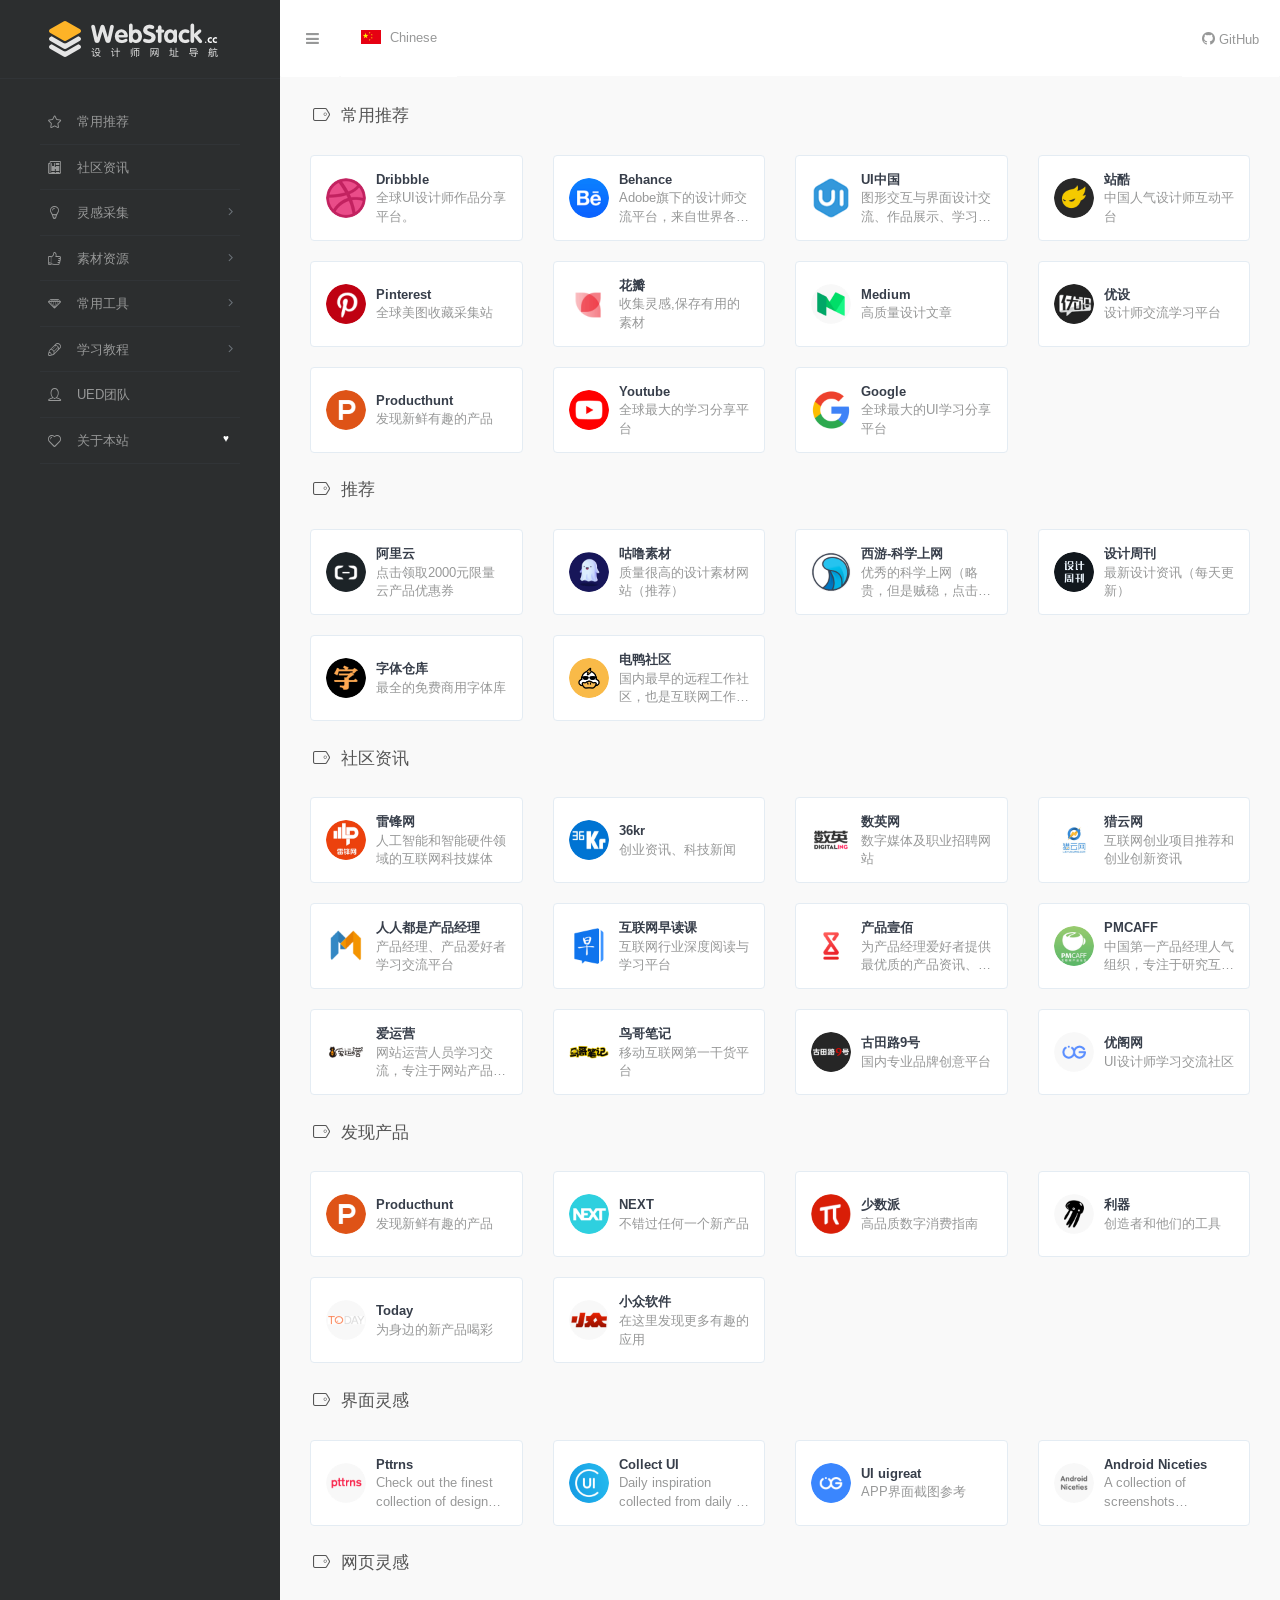
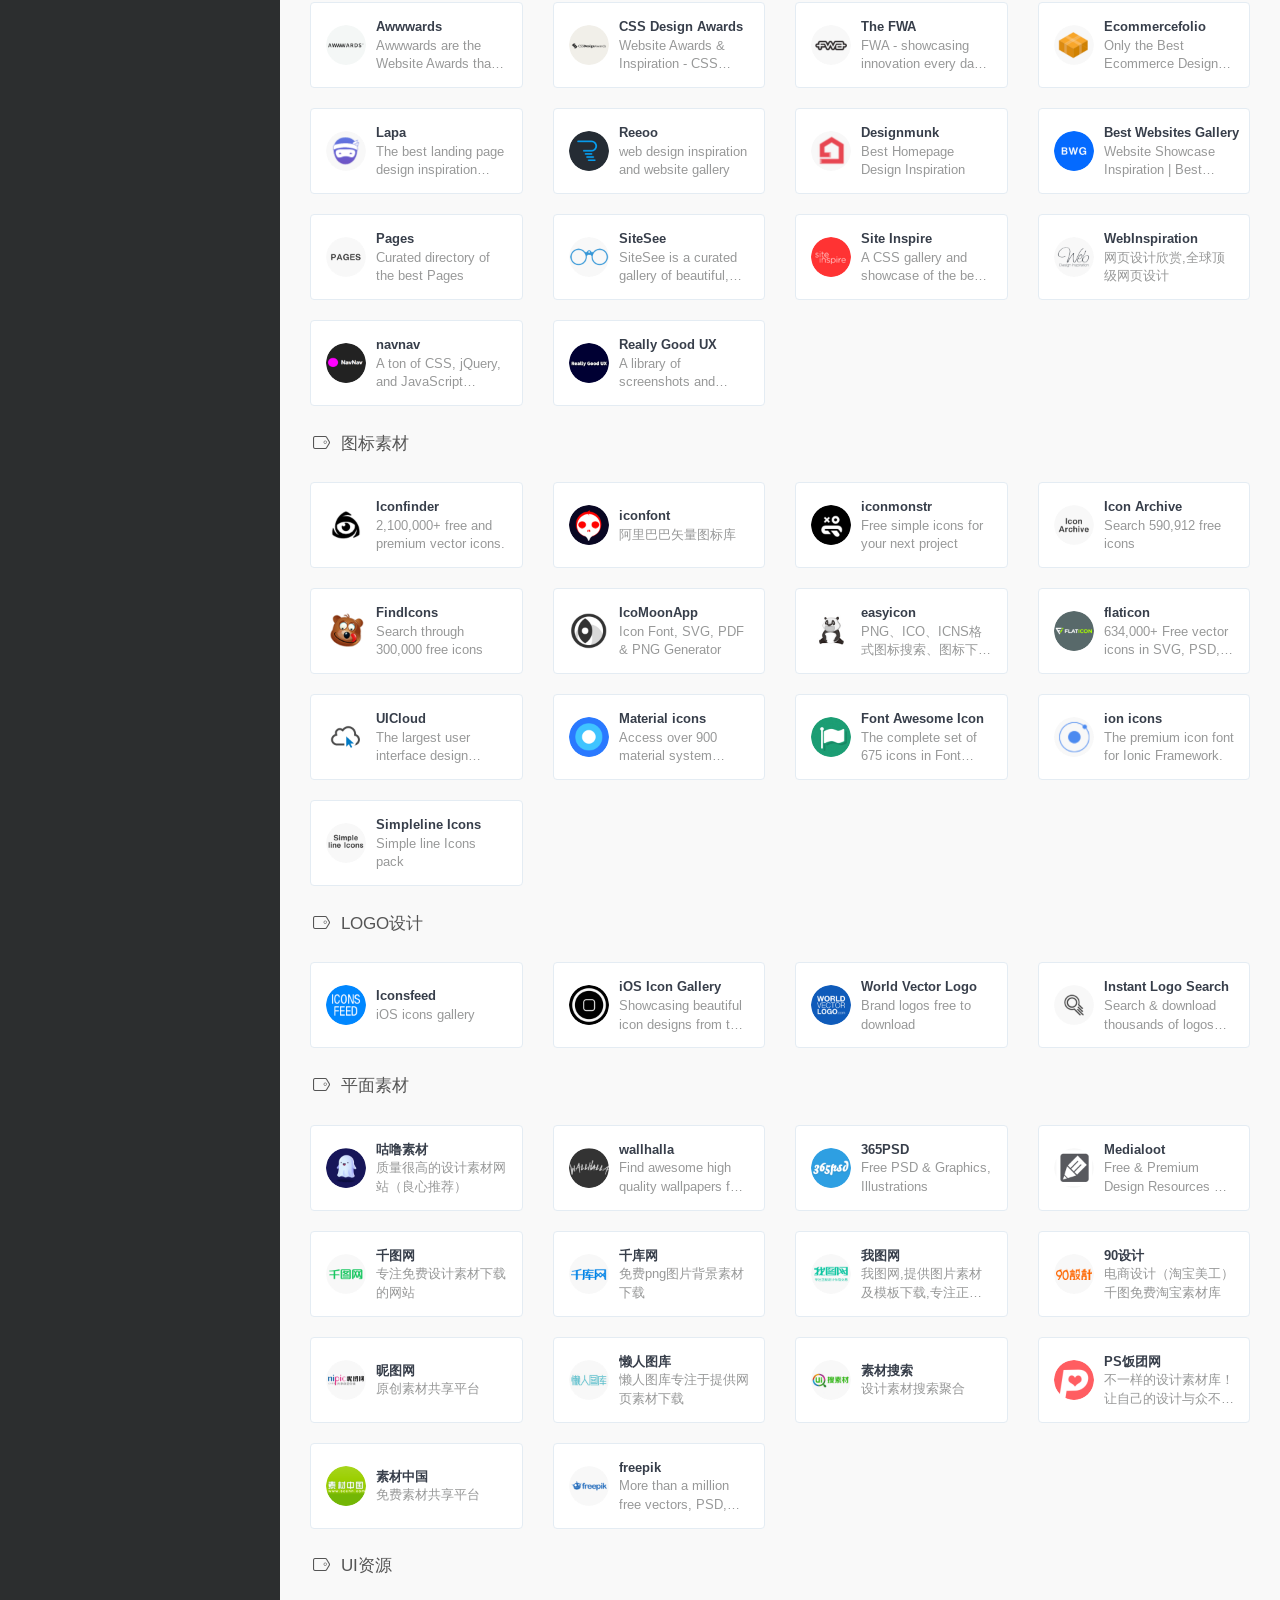
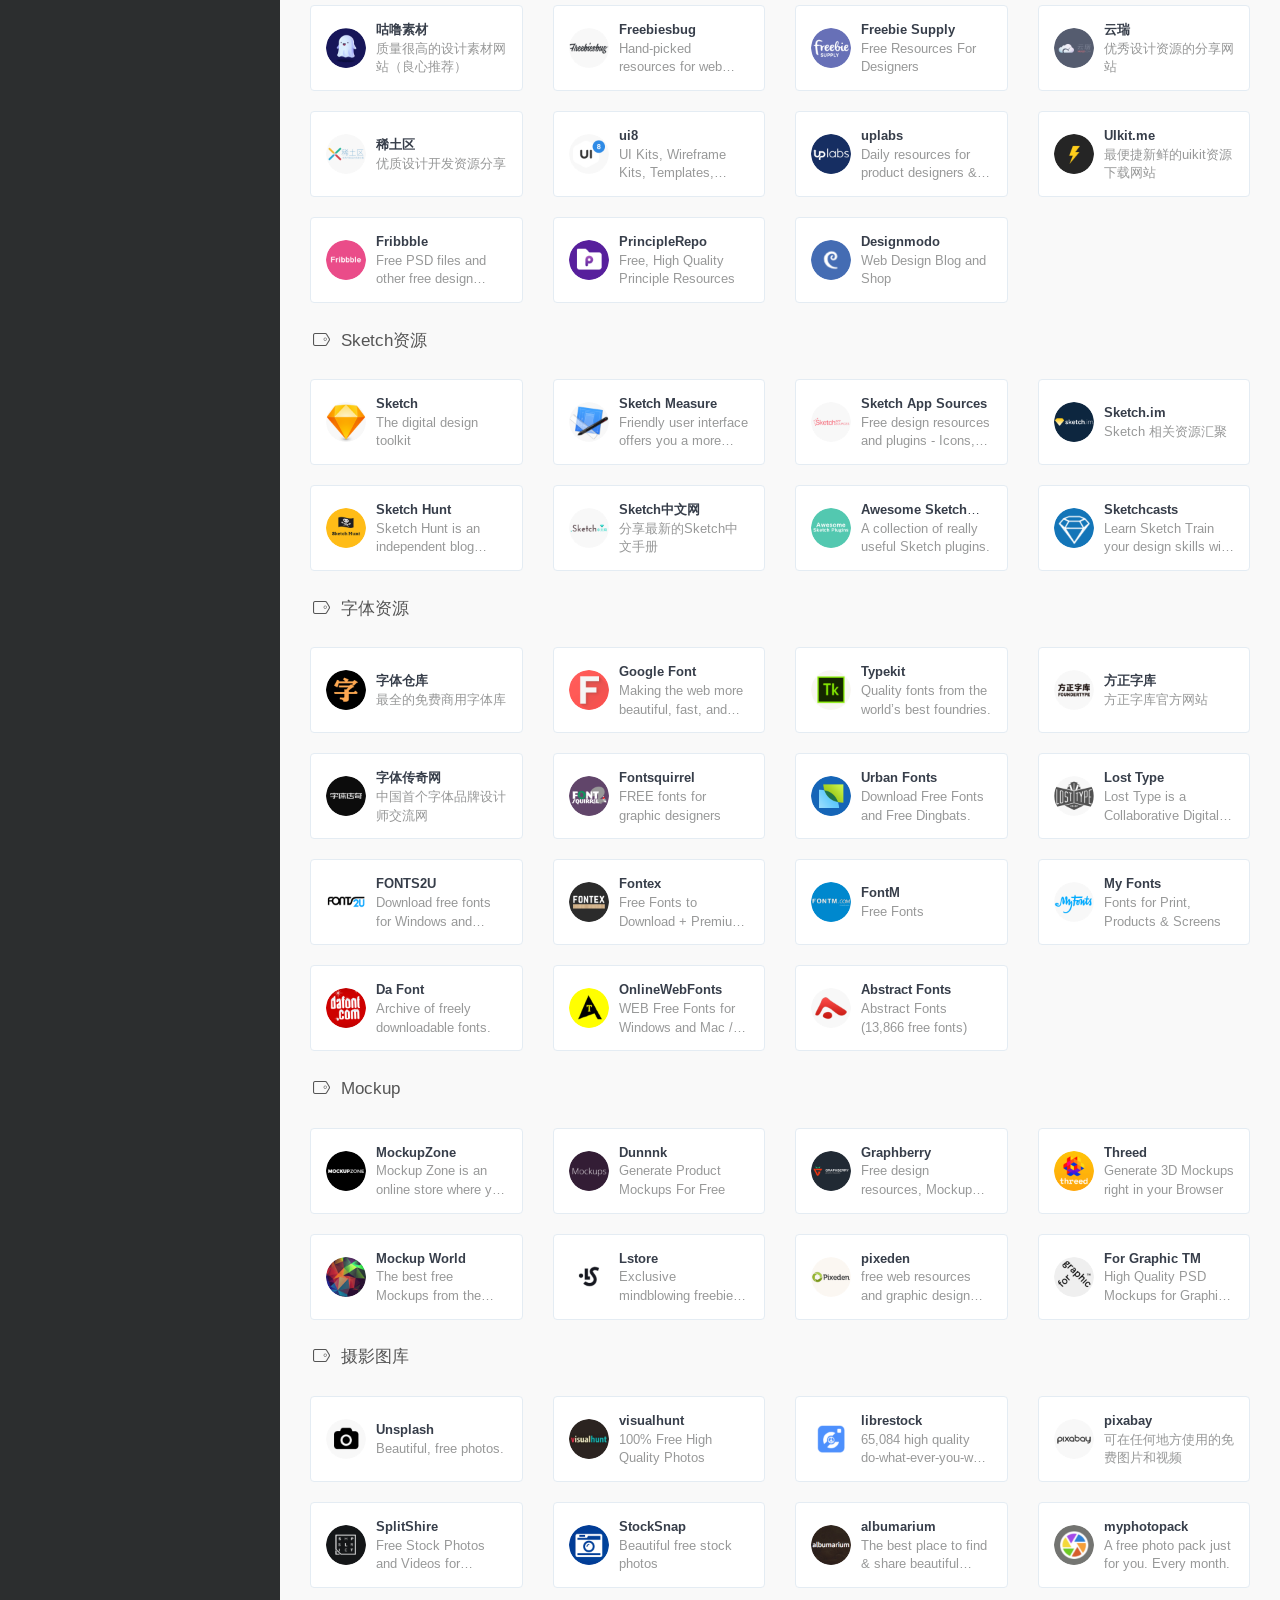
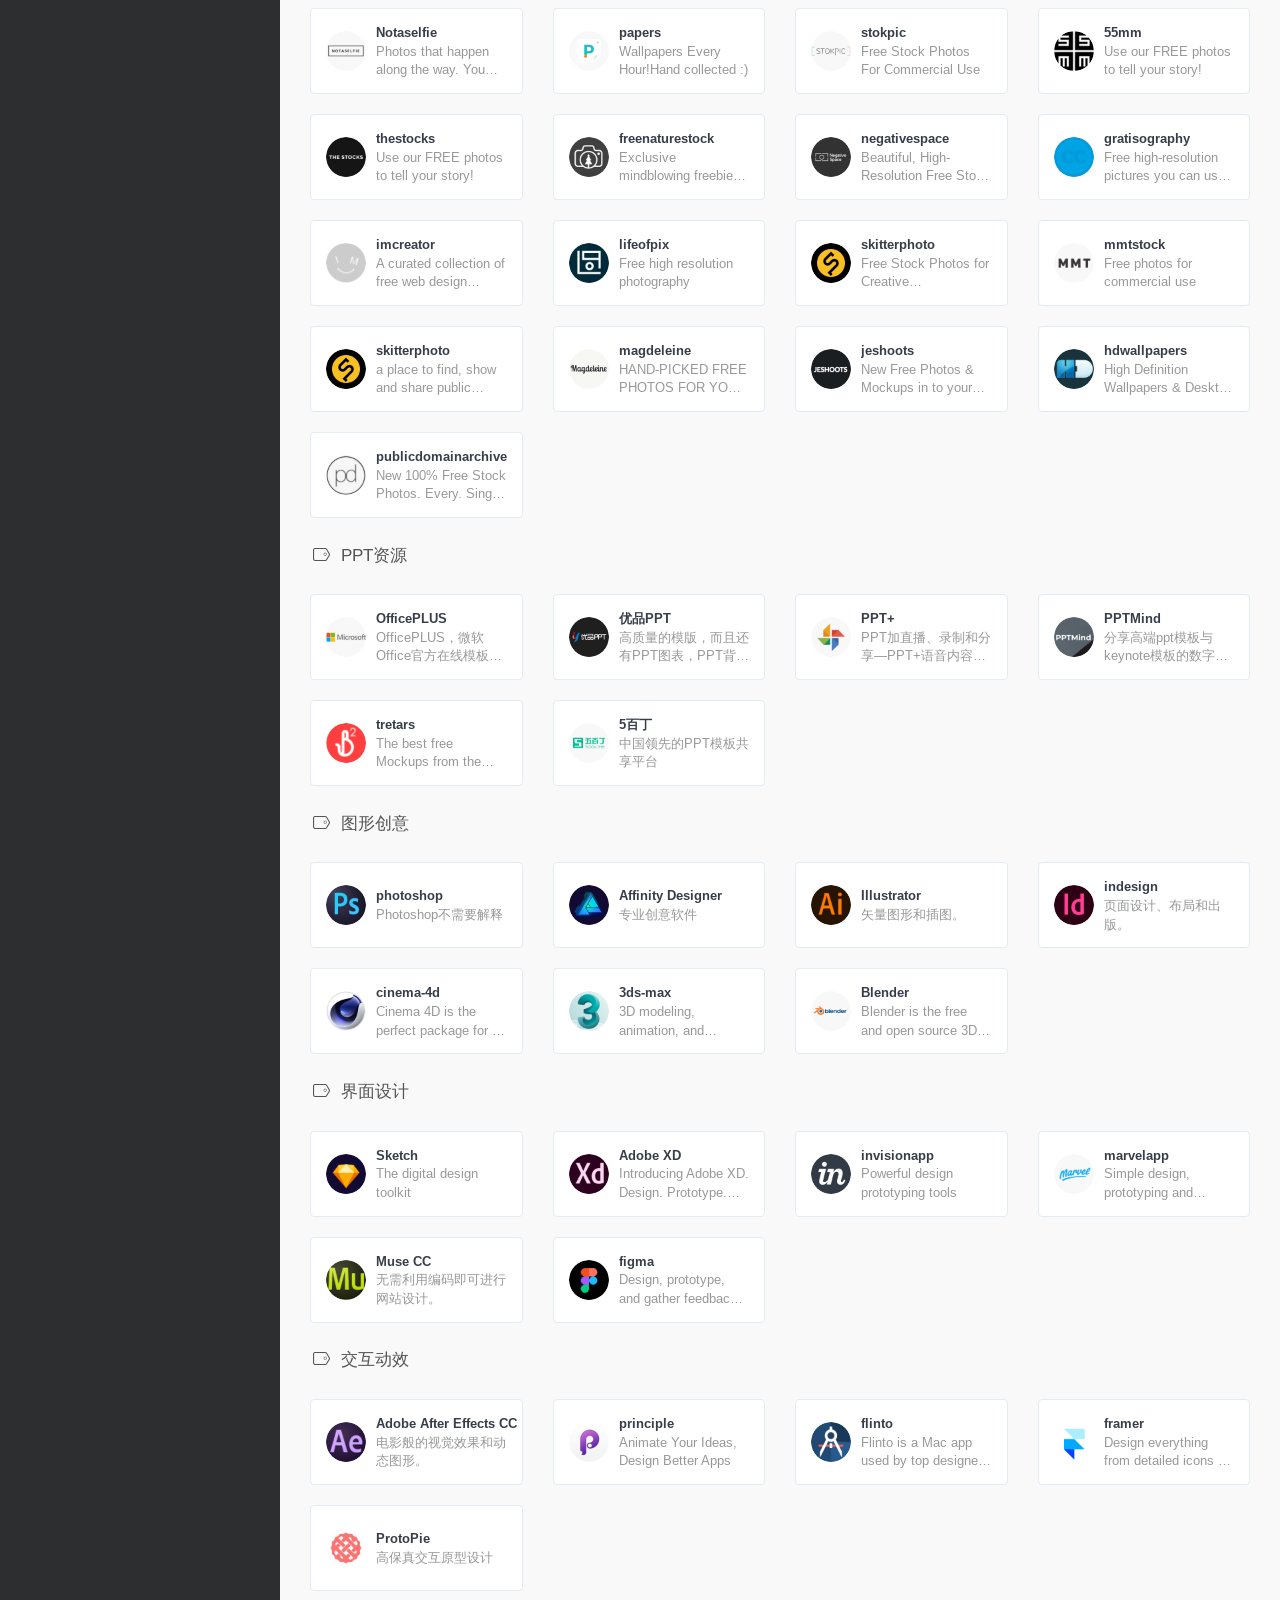
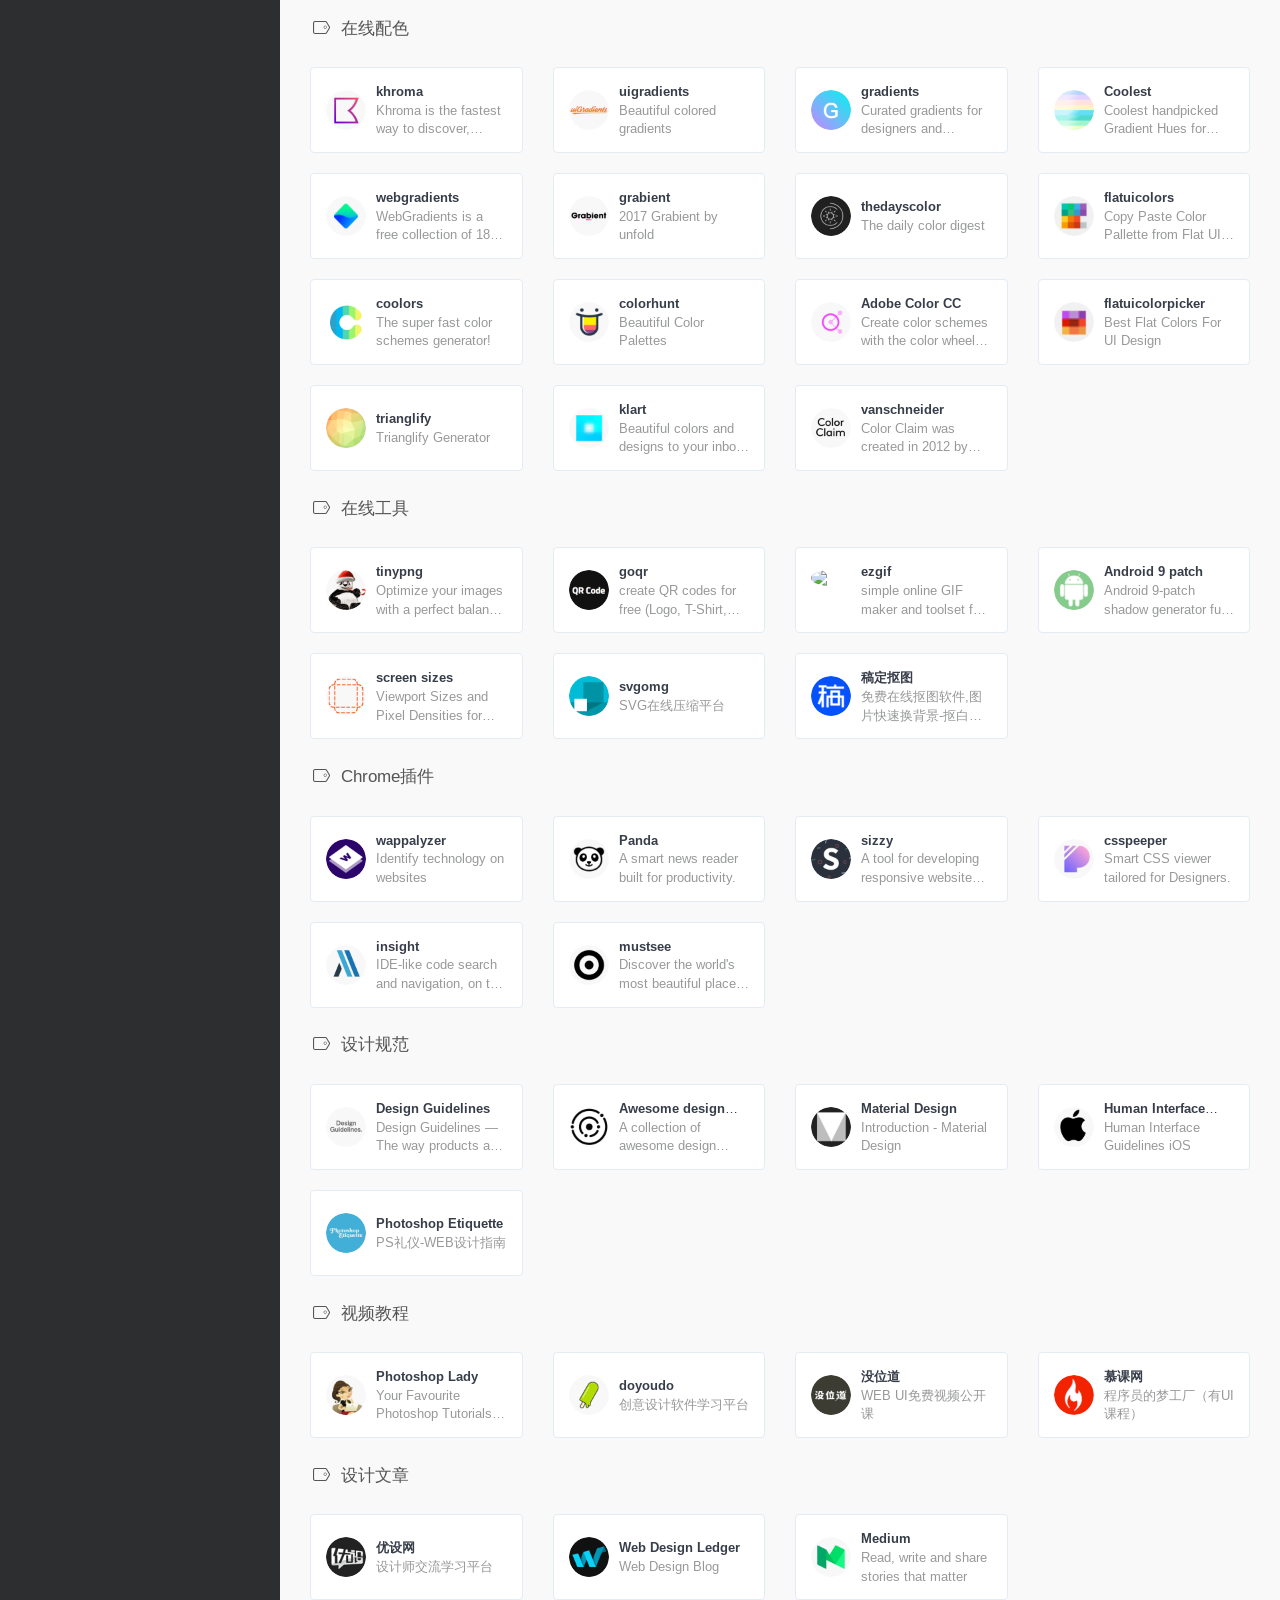
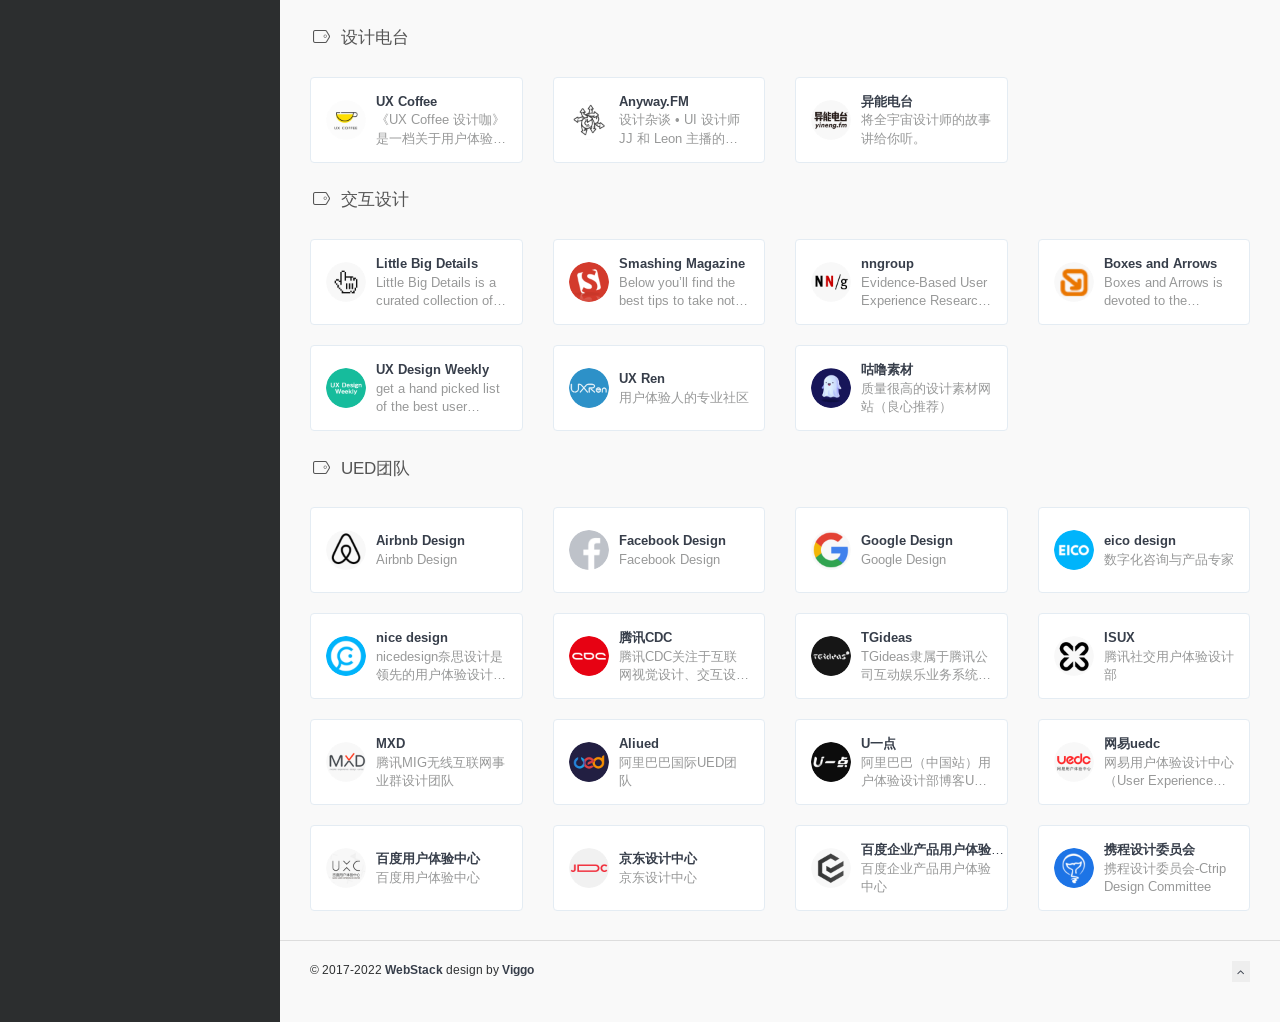
==== webstack/cn/index.html @ cc83adf1 "add webstack" ====
<!DOCTYPE html>
<html lang="zh">

<head>
    <script async src = "//pagead2.googlesyndication.com/pagead/js/adsbygoogle.js" >
    </script>
    <script>
    (adsbygoogle = window.adsbygoogle || []).push({
        google_ad_client: "ca-pub-8550836177608334",
        enable_page_level_ads: true
    });
    </script>
    <script>
    var _hmt = _hmt || [];
    (function() {
      var hm = document.createElement("script");
      hm.src = "https://hm.baidu.com/hm.js?c05bb16ea908292af9f6c513087a1cc3";
      var s = document.getElementsByTagName("script")[0]; 
      s.parentNode.insertBefore(hm, s);
    })();
    </script>
    <meta charset="utf-8">
    <meta http-equiv="X-UA-Compatible" content="IE=edge">
    <meta name="viewport" content="width=device-width, initial-scale=1.0" />
    <meta name="author" content="viggo" />
    <title>WebStack.cc - 设计师网址导航</title>
    <meta name="keywords" content="UI设计,UI设计素材,设计导航,网址导航,设计资源,创意导航,创意网站导航,设计师网址大全,设计素材大全,设计师导航,UI设计资源,优秀UI设计欣赏,设计师导航,设计师网址大全,设计师网址导航,产品经理网址导航,交互设计师网址导航,www.webstack.cc">
    <meta name="description" content="WebStack - 收集国内外优秀设计网站、UI设计资源网站、灵感创意网站、素材资源网站，定时更新分享优质产品设计书签。www.webstack.cc">
    <link rel="shortcut icon" href="../assets/images/favicon.png">
    <link rel="stylesheet" href="http://fonts.googleapis.com/css?family=Arimo:400,700,400italic">
    <link rel="stylesheet" href="../assets/css/fonts/linecons/css/linecons.css">
    <link rel="stylesheet" href="../assets/css/fonts/fontawesome/css/font-awesome.min.css">
    <link rel="stylesheet" href="../assets/css/bootstrap.css">
    <link rel="stylesheet" href="../assets/css/xenon-core.css">
    <link rel="stylesheet" href="../assets/css/xenon-components.css">
    <link rel="stylesheet" href="../assets/css/xenon-skins.css">
    <link rel="stylesheet" href="../assets/css/nav.css">
    <script src="../assets/js/jquery-1.11.1.min.js"></script>
    <!-- HTML5 shim and Respond.js IE8 support of HTML5 elements and media queries -->
    <!--[if lt IE 9]>
        <script src="https://oss.maxcdn.com/html5shiv/3.7.2/html5shiv.min.js"></script>
        <script src="https://oss.maxcdn.com/respond/1.4.2/respond.min.js"></script>
    <![endif]-->
    <!-- / FB Open Graph -->
    <meta property="og:type" content="article">
    <meta property="og:url" content="http://www.webstack.cc/">
    <meta property="og:title" content="WebStack - 收集国内外优秀设计网站、UI设计资源网站、灵感创意网站、素材资源网站，定时更新分享优质产品设计书签。www.webstack.cc">
    <meta property="og:description" content="UI设计,UI设计素材,设计导航,网址导航,设计资源,创意导航,创意网站导航,设计师网址大全,设计素材大全,设计师导航,UI设计资源,优秀UI设计欣赏,设计师导航,设计师网址大全,设计师网址导航,产品经理网址导航,交互设计师网址导航,www.webstack.cc">
    <meta property="og:image" content="http://webstack.cc/assets/images/webstack_banner_cn.png">
    <meta property="og:site_name" content="WebStack - 收集国内外优秀设计网站、UI设计资源网站、灵感创意网站、素材资源网站，定时更新分享优质产品设计书签。www.webstack.cc">
    <!-- / Twitter Cards -->
    <meta name="twitter:card" content="summary_large_image">
    <meta name="twitter:title" content="WebStack - 收集国内外优秀设计网站、UI设计资源网站、灵感创意网站、素材资源网站，定时更新分享优质产品设计书签。www.webstack.cc">
    <meta name="twitter:description" content="UI设计,UI设计素材,设计导航,网址导航,设计资源,创意导航,创意网站导航,设计师网址大全,设计素材大全,设计师导航,UI设计资源,优秀UI设计欣赏,设计师导航,设计师网址大全,设计师网址导航,产品经理网址导航,交互设计师网址导航,www.webstack.cc">
    <meta name="twitter:image" content="http://www.webstack.cc/assets/images/webstack_banner_cn.png">
</head>

<body class="page-body">
    <!-- skin-white -->
    <div class="page-container">
        <div class="sidebar-menu toggle-others fixed">
            <div class="sidebar-menu-inner">
                <header class="logo-env">
                    <!-- logo -->
                    <div class="logo">
                        <a href="index.html" class="logo-expanded">
                            <img src="../assets/images/logo@2x.png" width="100%" alt="" />
                        </a>
                        <a href="index.html" class="logo-collapsed">
                            <img src="../assets/images/logo-collapsed@2x.png" width="40" alt="" />
                        </a>
                    </div>
                    <div class="mobile-menu-toggle visible-xs">
                        <a href="#" data-toggle="user-info-menu">
                            <i class="linecons-cog"></i>
                        </a>
                        <a href="#" data-toggle="mobile-menu">
                            <i class="fa-bars"></i>
                        </a>
                    </div>
                </header>
                <ul id="main-menu" class="main-menu">
                    <li>
                        <a href="#常用推荐" class="smooth">
                            <i class="linecons-star"></i>
                            <span class="title">常用推荐</span>
                        </a>
                    </li>
                    <li>
                        <a href="#社区资讯" class="smooth">
                            <i class="linecons-doc"></i>
                            <span class="title">社区资讯</span>
                        </a>
                    </li>
                    <li>
                        <a>
                            <i class="linecons-lightbulb"></i>
                            <span class="title">灵感采集</span>
                        </a>
                        <ul>
                            <li>
                                <a href="#发现产品" class="smooth">
                                    <span class="title">发现产品</span>
                                </a>
                            </li>
                            <li>
                                <a href="#界面灵感" class="smooth">
                                    <span class="title">界面灵感</span>
                                </a>
                            </li>
                            <li>
                                <a href="#网页灵感" class="smooth">
                                    <span class="title">网页灵感</span>
                                    <span class="label label-pink pull-right hidden-collapsed">Hot</span>
                                </a>
                            </li>
                            <!-- <li>
                                <a href="#动效设计" class="smooth">
                                    <span class="title">动效设计</span>
                                </a>
                            </li>
                            <li>
                                <a href="#电商平台" class="smooth">
                                    <span class="title">电商平台</span>
                                </a>
                            </li> -->
                        </ul>
                    </li>
                    <li>
                        <a>
                            <i class="linecons-thumbs-up"></i>
                            <span class="title">素材资源</span>
                        </a>
                        <ul>
                            <li>
                                <a href="#图标素材" class="smooth">
                                    <span class="title">图标素材</span>
                                </a>
                            </li>
                            <li>
                                <a href="#LOGO设计" class="smooth">
                                    <span class="title">LOGO设计</span>
                                </a>
                            </li>
                            <li>
                                <a href="#平面素材" class="smooth">
                                    <span class="title">平面素材</span>
                                </a>
                            </li>
                            <li>
                                <a href="#UI资源" class="smooth">
                                    <span class="title">UI资源</span>
                                </a>
                            </li>
                            <li>
                                <a href="#Sketch资源" class="smooth">
                                    <span class="title">Sketch资源</span>
                                </a>
                            </li>
                            <li>
                                <a href="#字体资源" class="smooth">
                                    <span class="title">字体资源</span>
                                </a>
                            </li>
                            <li>
                                <a href="#Mockup" class="smooth">
                                    <span class="title">Mockup</span>
                                </a>
                            </li>
                            <li>
                                <a href="#摄影图库" class="smooth">
                                    <span class="title">摄影图库</span>
                                </a>
                            </li>
                            <li>
                                <a href="#PPT资源" class="smooth">
                                    <span class="title">PPT资源</span>
                                </a>
                            </li>
                        </ul>
                    </li>
                    <li>
                        <a>
                            <i class="linecons-diamond"></i>
                            <span class="title">常用工具</span>
                        </a>
                        <ul>
                            <li>
                                <a href="#图形创意" class="smooth">
                                    <span class="title">图形创意</span>
                                </a>
                            </li>
                            <li>
                                <a href="#界面设计" class="smooth">
                                    <span class="title">界面设计</span>
                                </a>
                            </li>
                            <li>
                                <a href="#交互动效" class="smooth">
                                    <span class="title">交互动效</span>
                                </a>
                            </li>
                            <li>
                                <a href="#在线配色" class="smooth">
                                    <span class="title">在线配色</span>
                                </a>
                            </li>
                            <li>
                                <a href="#在线工具" class="smooth">
                                    <span class="title">在线工具</span>
                                </a>
                            </li>
                            <!-- <li>
                                <a href="#Sketch插件" class="smooth">
                                    <span class="title">Sketch插件</span>
                                </a>
                            </li> -->
                            <li>
                                <a href="#Chrome插件" class="smooth">
                                    <span class="title">Chrome插件</span>
                                </a>
                            </li>
                            <!-- <li>
                                <a href="#H5制作" class="smooth">
                                    <span class="title">H5制作</span>
                                </a>
                            </li> -->
                        </ul>
                    </li>
                    <li>
                        <a>
                            <i class="linecons-pencil"></i>
                            <span class="title">学习教程</span>
                        </a>
                        <ul>
                            <li>
                                <a href="#设计规范" class="smooth">
                                    <span class="title">设计规范</span>
                                </a>
                            </li>
                            <li>
                                <a href="#视频教程" class="smooth">
                                    <span class="title">视频教程</span>
                                </a>
                            </li>
                            <li>
                                <a href="#设计文章" class="smooth">
                                    <span class="title">设计文章</span>
                                </a>
                            </li>
                            <li>
                                <a href="#设计电台" class="smooth">
                                    <span class="title">设计电台</span>
                                </a>
                            </li>
                            <li>
                                <a href="#交互设计" class="smooth">
                                    <span class="title">交互设计</span>
                                    <span class="label label-pink pull-right hidden-collapsed">Hot</span>
                                </a>
                            </li>
                        </ul>
                    </li>
                    <li>
                        <a href="#UED团队" class="smooth">
                            <i class="linecons-user"></i>
                            <span class="title">UED团队</span>
                        </a>
                    </li>
                    <li>
                        <a href="about.html">
                            <i class="linecons-heart"></i>
                            <span class="tooltip-blue">关于本站</span>
                            <span class="label label-Primary pull-right hidden-collapsed">♥︎</span>
                        </a>
                    </li>
                    <!-- <div class="submit-tag">
                        <a href="about.html">
                            <i class="linecons-heart"></i>
                            <span class="tooltip-blue">关于本站</span>
                            <span class="label label-Primary pull-right hidden-collapsed">♥︎</span>
                        </a>
                    </div> -->
                </ul>
            </div>
        </div>
        <div class="main-content">
            <nav class="navbar user-info-navbar" role="navigation">
                <!-- User Info, Notifications and Menu Bar -->
                <!-- Left links for user info navbar -->
                <ul class="user-info-menu left-links list-inline list-unstyled">
                    <li class="hidden-sm hidden-xs">
                        <a href="#" data-toggle="sidebar">
                            <i class="fa-bars"></i>
                        </a>
                    </li>
                    <li class="dropdown hover-line language-switcher">
                        <a href="../cn/index.html" class="dropdown-toggle" data-toggle="dropdown">
                            <img src="../assets/images/flags/flag-cn.png" alt="flag-cn" /> Chinese
                        </a>
                        <ul class="dropdown-menu languages">
                            <li>
                                <a href="../en/index.html">
                                    <img src="../assets/images/flags/flag-us.png" alt="flag-us" /> English
                                </a>
                            </li>
                            <li class="active">
                                <a href="../cn/index.html">
                                    <img src="../assets/images/flags/flag-cn.png" alt="flag-cn" /> Chinese
                                </a>
                            </li>
                        </ul>
                    </li>
                </ul>
                <ul class="user-info-menu right-links list-inline list-unstyled">
                    <li class="hidden-sm hidden-xs">
                        <a href="https://github.com/WebStackPage/WebStackPage.github.io" target="_blank">
                            <i class="fa-github"></i>  GitHub
                        </a>
                    </li>
                </ul>
                <!-- <a href="https://github.com/WebStackPage/WebStackPage.github.io" target="_blank"><img style="position: absolute; top: 0; right: 0; border: 0;" src="https://s3.amazonaws.com/github/ribbons/forkme_right_darkblue_121621.png" alt="Fork me on GitHub"></a> -->

            </nav>
            <!-- 常用推荐 -->
            <h4 class="text-gray"><i class="linecons-tag" style="margin-right: 7px;" id="常用推荐"></i>常用推荐</h4>
            <div class="row">
                <div class="col-sm-3">
                    <div class="xe-widget xe-conversations box2 label-info" onclick="window.open('https://dribbble.com/', '_blank')" data-toggle="tooltip" data-placement="bottom" title="" data-original-title="https://dribbble.com/">
                        <div class="xe-comment-entry">
                            <a class="xe-user-img">
                                <img data-src="../assets/images/logos/dribbble.png" class="lozad img-circle" width="40">
                            </a>
                            <div class="xe-comment">
                                <a href="#" class="xe-user-name overflowClip_1">
                                    <strong>Dribbble</strong>
                                </a>
                                <p class="overflowClip_2">全球UI设计师作品分享平台。</p>
                            </div>
                        </div>
                    </div>
                </div>
                <div class="col-sm-3">
                    <div class="xe-widget xe-conversations box2 label-info" onclick="window.open('https://behance.net/', '_blank')" data-toggle="tooltip" data-placement="bottom" title="" data-original-title="https://behance.net/">
                        <div class="xe-comment-entry">
                            <a class="xe-user-img">
                                <img data-src="../assets/images/logos/behance.png" class="lozad img-circle" width="40">
                            </a>
                            <div class="xe-comment">
                                <a href="#" class="xe-user-name overflowClip_1">
                                    <strong>Behance</strong>
                                </a>
                                <p class="overflowClip_2">Adobe旗下的设计师交流平台，来自世界各地的设计师在这里分享自己的作品。</p>
                            </div>
                        </div>
                    </div>
                </div>
                <div class="col-sm-3">
                    <div class="xe-widget xe-conversations box2 label-info" onclick="window.open('http://www.ui.cn/', '_blank')" data-toggle="tooltip" data-placement="bottom" title="" data-original-title="http://www.ui.cn/">
                        <div class="xe-comment-entry">
                            <a class="xe-user-img">
                                <img data-src="../assets/images/logos/uicn.png" class="lozad img-circle" width="40">
                            </a>
                            <div class="xe-comment">
                                <a href="#" class="xe-user-name overflowClip_1">
                                    <strong>UI中国</strong>
                                </a>
                                <p class="overflowClip_2">图形交互与界面设计交流、作品展示、学习平台。</p>
                            </div>
                        </div>
                    </div>
                </div>
                <div class="col-sm-3">
                    <div class="xe-widget xe-conversations box2 label-info" onclick="window.open('http://www.zcool.com.cn/', '_blank')" data-toggle="tooltip" data-placement="bottom" title="" data-original-title="http://www.zcool.com.cn/">
                        <div class="xe-comment-entry">
                            <a class="xe-user-img">
                                <img data-src="../assets/images/logos/zcool.png" class="lozad img-circle" width="40">
                            </a>
                            <div class="xe-comment">
                                <a href="#" class="xe-user-name overflowClip_1">
                                    <strong>站酷</strong>
                                </a>
                                <p class="overflowClip_2">中国人气设计师互动平台</p>
                            </div>
                        </div>
                    </div>
                </div>
            </div>
            <div class="row">
                <div class="col-sm-3">
                    <div class="xe-widget xe-conversations box2 label-info" onclick="window.open('https://www.pinterest.com/', '_blank')" data-toggle="tooltip" data-placement="bottom" title="" data-original-title="https://www.pinterest.com/">
                        <div class="xe-comment-entry">
                            <a class="xe-user-img">
                                <img data-src="../assets/images/logos/pinterest.png" class="lozad img-circle" width="40">
                            </a>
                            <span class="label label-info" data-toggle="tooltip" data-placement="left" title="" data-original-title="Hello I am a Tooltip"></span>
                            <div class="xe-comment">
                                <a href="#" class="xe-user-name overflowClip_1">
                                    <strong>Pinterest</strong>
                                </a>
                                <p class="overflowClip_2">全球美图收藏采集站</p>
                            </div>
                        </div>
                    </div>
                </div>
                <div class="col-sm-3">
                    <div class="xe-widget xe-conversations box2 label-info" onclick="window.open('http://huaban.com/', '_blank')" data-toggle="tooltip" data-placement="bottom" title="" data-original-title="http://huaban.com/">
                        <div class="xe-comment-entry">
                            <a class="xe-user-img">
                                <img data-src="../assets/images/logos/huaban.png" class="lozad img-circle" width="40">
                            </a>
                            <span class="label label-info" data-toggle="tooltip" data-placement="left" title="" data-original-title="Hello I am a Tooltip"></span>
                            <div class="xe-comment">
                                <a href="#" class="xe-user-name overflowClip_1">
                                    <strong>花瓣</strong>
                                </a>
                                <p class="overflowClip_2">收集灵感,保存有用的素材</p>
                            </div>
                        </div>
                    </div>
                </div>
                <div class="col-sm-3">
                    <div class="xe-widget xe-conversations box2 label-info" onclick="window.open('https://medium.com/', '_blank')" data-toggle="tooltip" data-placement="bottom" title="" data-original-title="https://medium.com/">
                        <div class="xe-comment-entry">
                            <a class="xe-user-img">
                                <img data-src="../assets/images/logos/medium.png" class="lozad img-circle" width="40">
                            </a>
                            <span class="label label-info" data-toggle="tooltip" data-placement="left" title="" data-original-title="Hello I am a Tooltip"></span>
                            <div class="xe-comment">
                                <a href="#" class="xe-user-name overflowClip_1">
                                    <strong>Medium</strong>
                                </a>
                                <p class="overflowClip_2">高质量设计文章</p>
                            </div>
                        </div>
                    </div>
                </div>
                <div class="col-sm-3">
                    <div class="xe-widget xe-conversations box2 label-info" onclick="window.open('http://www.uisdc.com/', '_blank')" data-toggle="tooltip" data-placement="bottom" title="" data-original-title="http://www.uisdc.com/">
                        <div class="xe-comment-entry">
                            <a class="xe-user-img">
                                <img data-src="../assets/images/logos/uisdc.png" class="lozad img-circle" width="40">
                            </a>
                            <span class="label label-info" data-toggle="tooltip" data-placement="left" title="" data-original-title="Hello I am a Tooltip"></span>
                            <div class="xe-comment">
                                <a href="#" class="xe-user-name overflowClip_1">
                                    <strong>优设</strong>
                                </a>
                                <p class="overflowClip_2">设计师交流学习平台</p>
                            </div>
                        </div>
                    </div>
                </div>
            </div>
            <div class="row">
                <div class="col-sm-3">
                    <div class="xe-widget xe-conversations box2 label-info" onclick="window.open('https://www.producthunt.com/', '_blank')" data-toggle="tooltip" data-placement="bottom" title="" data-original-title="https://www.producthunt.com/">
                        <div class="xe-comment-entry">
                            <a class="xe-user-img">
                                <img data-src="../assets/images/logos/producthunt.png" class="lozad img-circle" width="40">
                            </a>
                            <span class="label label-info" data-toggle="tooltip" data-placement="left" title="" data-original-title="Hello I am a Tooltip"></span>
                            <div class="xe-comment">
                                <a href="#" class="xe-user-name overflowClip_1">
                                    <strong>Producthunt</strong>
                                </a>
                                <p class="overflowClip_2">发现新鲜有趣的产品</p>
                            </div>
                        </div>
                    </div>
                </div>
                <div class="col-sm-3">
                    <div class="xe-widget xe-conversations box2 label-info" onclick="window.open('https://www.youtube.com/', '_blank')" data-toggle="tooltip" data-placement="bottom" title="" data-original-title="https://www.youtube.com/">
                        <div class="xe-comment-entry">
                            <a class="xe-user-img">
                                <img data-src="../assets/images/logos/youtube.png" class="lozad img-circle" width="40">
                            </a>
                            <span class="label label-info" data-toggle="tooltip" data-placement="left" title="" data-original-title="Hello I am a Tooltip"></span>
                            <div class="xe-comment">
                                <a href="#" class="xe-user-name overflowClip_1">
                                    <strong>Youtube</strong>
                                </a>
                                <p class="overflowClip_2">全球最大的学习分享平台</p>
                            </div>
                        </div>
                    </div>
                </div>
                <div class="col-sm-3">
                    <div class="xe-widget xe-conversations box2 label-info" onclick="window.open('https://www.google.com/', '_blank')" data-toggle="tooltip" data-placement="bottom" title="" data-original-title="https://www.google.com/">
                        <div class="xe-comment-entry">
                            <a class="xe-user-img">
                                <img data-src="../assets/images/logos/google.png" class="lozad img-circle" width="40">
                            </a>
                            <span class="label label-info" data-toggle="tooltip" data-placement="left" title="" data-original-title="Hello I am a Tooltip"></span>
                            <div class="xe-comment">
                                <a href="#" class="xe-user-name overflowClip_1">
                                    <strong>Google</strong>
                                </a>
                                <p class="overflowClip_2">全球最大的UI学习分享平台</p>
                            </div>
                        </div>
                    </div>
                </div>
            </div>
            <br />
            <!-- END 常用推荐 -->
            <!-- 推荐 -->
            <h4 class="text-gray"><i class="linecons-tag" style="margin-right: 7px;" id="界面灵感"></i>推荐</h4>
            <div class="row">
                <div class="col-sm-3">
                    <div class="xe-widget xe-conversations box2 label-info" onclick="window.open('https://www.aliyun.com/minisite/goods?userCode=xtct5egx&share_source=copy_link', '_blank')" data-toggle="tooltip" data-placement="bottom" title="" data-original-title="https://www.aliyun.com/">
                        <div class="xe-comment-entry">
                            <a class="xe-user-img">
                                <img data-src="../assets/images/logos/aliyun.png" class="lozad img-circle" width="40">
                            </a>
                            <div class="xe-comment">
                                <a href="#" class="xe-user-name overflowClip_1">
                                    <strong>阿里云</strong>
                                </a>
                                <p class="overflowClip_2">点击领取2000元限量云产品优惠券</p>
                            </div>
                        </div>
                    </div>
                </div>
                <div class="col-sm-3">
                    <div class="xe-widget xe-conversations box2 label-info" onclick="window.open('https://www.gulusucai.com/', '_blank')" data-toggle="tooltip" data-placement="bottom" title="" data-original-title="https://www.gulusucai.com/">
                        <div class="xe-comment-entry">
                            <a class="xe-user-img">
                                <img data-src="../assets/images/logos/gulusucai.png" class="lozad img-circle" width="40">
                            </a>
                            <div class="xe-comment">
                                <a href="#" class="xe-user-name overflowClip_1">
                                    <strong>咕噜素材</strong>
                                </a>
                                <p class="overflowClip_2">质量很高的设计素材网站（推荐）</p>
                            </div>
                        </div>
                    </div>
                </div>
                <div class="col-sm-3">
                    <div class="xe-widget xe-conversations box2 label-info" onclick="window.open('https://xiyou4you.us/r/?s=13731627', '_blank')" data-toggle="tooltip" data-placement="bottom" title="" data-original-title="https://xiyou4you.us">
                        <div class="xe-comment-entry">
                            <a class="xe-user-img">
                                <img data-src="../assets/images/logos/xiyou.png" class="lozad img-circle" width="40">
                            </a>
                            <div class="xe-comment">
                                <a href="#" class="xe-user-name overflowClip_1">
                                    <strong>西游-科学上网</strong>
                                </a>
                                <p class="overflowClip_2">优秀的科学上网（略贵，但是贼稳，点击注册领取优惠券）</p>
                            </div>
                        </div>
                    </div>
                </div>
                <!-- <div class="col-sm-3">
                    <div class="xe-widget xe-conversations box2 label-info" onclick="window.open('https://www.link360.top/', '_blank')" data-toggle="tooltip" data-placement="bottom" title="" data-original-title="https://www.link360.top/">
                        <div class="xe-comment-entry">
                            <a class="xe-user-img">
                                <img data-src="../assets/images/logos/ss-kexueshangwang.png" class="lozad img-circle" width="40">
                            </a>
                            <div class="xe-comment">
                                <a href="#" class="xe-user-name overflowClip_1">
                                    <strong>SS梯子</strong>
                                </a>
                                <p class="overflowClip_2">SS梯子-科学上网（实惠，但是不太稳）</p>
                            </div>
                        </div>
                    </div>
                </div> -->
                <div class="col-sm-3">
                    <div class="xe-widget xe-conversations box2 label-info" onclick="window.open('https://www.shejizhoukan.com/', '_blank')" data-toggle="tooltip" data-placement="bottom" title="" data-original-title="https://www.shejizhoukan.com/">
                        <div class="xe-comment-entry">
                            <a class="xe-user-img">
                                <img data-src="../assets/images/logos/shejizhoukan.png" class="lozad img-circle" width="40">
                            </a>
                            <div class="xe-comment">
                                <a href="#" class="xe-user-name overflowClip_1">
                                    <strong>设计周刊</strong>
                                </a>
                                <p class="overflowClip_2">最新设计资讯（每天更新）</p>
                            </div>
                        </div>
                    </div>
                </div>
            </div>
            <div class="row">
                <div class="col-sm-3">
                    <div class="xe-widget xe-conversations box2 label-info" onclick="window.open('https://www.ziticangku.com/', '_blank')" data-toggle="tooltip" data-placement="bottom" title="" data-original-title="https://www.ziticangku.com/">
                        <div class="xe-comment-entry">
                            <a class="xe-user-img">
                                <img data-src="../assets/images/logos/ziticangku.png" class="lozad img-circle" width="40">
                            </a>
                            <div class="xe-comment">
                                <a href="#" class="xe-user-name overflowClip_1">
                                    <strong>字体仓库</strong>
                                </a>
                                <p class="overflowClip_2">最全的免费商用字体库</p>
                            </div>
                        </div>
                    </div>
                </div>
                <div class="col-sm-3">
                    <div class="xe-widget xe-conversations box2 label-info" onclick="window.open('https://eleduck.com/', '_blank')" data-toggle="tooltip" data-placement="bottom" title="" data-original-title="https://eleduck.com/">
                        <div class="xe-comment-entry">
                            <a class="xe-user-img">
                                <img data-src="../assets/images/logos/eleduck.png" class="lozad img-circle" width="40">
                            </a>
                            <div class="xe-comment">
                                <a href="#" class="xe-user-name overflowClip_1">
                                    <strong>电鸭社区</strong>
                                </a>
                                <p class="overflowClip_2">国内最早的远程工作社区，也是互联网工作者们的聚集地，非常适合设计开发小伙伴关注</p>
                            </div>
                        </div>
                    </div>
                </div>
            </div>
            <br />
            <!--END 推荐 -->            
            <!-- 社区资讯 -->
            <h4 class="text-gray"><i class="linecons-tag" style="margin-right: 7px;" id="社区资讯"></i>社区资讯</h4>
            <div class="row">
                <div class="col-sm-3">
                    <div class="xe-widget xe-conversations box2 label-info" onclick="window.open('https://www.leiphone.com/', '_blank')" data-toggle="tooltip" data-placement="bottom" title="" data-original-title="https://www.leiphone.com/">
                        <div class="xe-comment-entry">
                            <a class="xe-user-img">
                                <img data-src="../assets/images/logos/leiphone.png" class="lozad img-circle" width="40">
                            </a>
                            <div class="xe-comment">
                                <a href="#" class="xe-user-name overflowClip_1">
                                    <strong>雷锋网</strong>
                                </a>
                                <p class="overflowClip_2">人工智能和智能硬件领域的互联网科技媒体</p>
                            </div>
                        </div>
                    </div>
                </div>
                <div class="col-sm-3">
                    <div class="xe-widget xe-conversations box2 label-info" onclick="window.open('http://36kr.com/', '_blank')" data-toggle="tooltip" data-placement="bottom" title="" data-original-title="http://36kr.com/">
                        <div class="xe-comment-entry">
                            <a class="xe-user-img">
                                <img data-src="../assets/images/logos/36kr.png" class="lozad img-circle" width="40">
                            </a>
                            <div class="xe-comment">
                                <a href="#" class="xe-user-name overflowClip_1">
                                    <strong>36kr</strong>
                                </a>
                                <p class="overflowClip_2">创业资讯、科技新闻</p>
                            </div>
                        </div>
                    </div>
                </div>
                <div class="col-sm-3">
                    <div class="xe-widget xe-conversations box2 label-info" onclick="window.open('https://www.digitaling.com/', '_blank')" data-toggle="tooltip" data-placement="bottom" title="" data-original-title="https://www.digitaling.com/">
                        <div class="xe-comment-entry">
                            <a class="xe-user-img">
                                <img data-src="../assets/images/logos/digitaling.png" class="lozad img-circle" width="40">
                            </a>
                            <div class="xe-comment">
                                <a href="#" class="xe-user-name overflowClip_1">
                                    <strong>数英网</strong>
                                </a>
                                <p class="overflowClip_2">数字媒体及职业招聘网站</p>
                            </div>
                        </div>
                    </div>
                </div>
                <div class="col-sm-3">
                    <div class="xe-widget xe-conversations box2 label-info" onclick="window.open('http://www.lieyunwang.com/', '_blank')" data-toggle="tooltip" data-placement="bottom" title="" data-original-title="http://www.lieyunwang.com/">
                        <div class="xe-comment-entry">
                            <a class="xe-user-img">
                                <img data-src="../assets/images/logos/lieyunwang.png" class="lozad img-circle" width="40">
                            </a>
                            <div class="xe-comment">
                                <a href="#" class="xe-user-name overflowClip_1">
                                    <strong>猎云网</strong>
                                </a>
                                <p class="overflowClip_2">互联网创业项目推荐和创业创新资讯</p>
                            </div>
                        </div>
                    </div>
                </div>
            </div>
            <div class="row">
                <div class="col-sm-3">
                    <div class="xe-widget xe-conversations box2 label-info" onclick="window.open('http://www.woshipm.com/', '_blank')" data-toggle="tooltip" data-placement="bottom" title="" data-original-title="http://www.woshipm.com/">
                        <div class="xe-comment-entry">
                            <a class="xe-user-img">
                                <img data-src="../assets/images/logos/woshipm.png" class="lozad img-circle" width="40">
                            </a>
                            <div class="xe-comment">
                                <a href="#" class="xe-user-name overflowClip_1">
                                    <strong>人人都是产品经理</strong>
                                </a>
                                <p class="overflowClip_2">产品经理、产品爱好者学习交流平台</p>
                            </div>
                        </div>
                    </div>
                </div>
                <div class="col-sm-3">
                    <div class="xe-widget xe-conversations box2 label-info" onclick="window.open('https://www.zaodula.com/', '_blank')" data-toggle="tooltip" data-placement="bottom" title="" data-original-title="https://www.zaodula.com/">
                        <div class="xe-comment-entry">
                            <a class="xe-user-img">
                                <img data-src="../assets/images/logos/zaodula.png" class="lozad img-circle" width="40">
                            </a>
                            <div class="xe-comment">
                                <a href="#" class="xe-user-name overflowClip_1">
                                    <strong>互联网早读课</strong>
                                </a>
                                <p class="overflowClip_2">互联网行业深度阅读与学习平台</p>
                            </div>
                        </div>
                    </div>
                </div>
                <div class="col-sm-3">
                    <div class="xe-widget xe-conversations box2 label-info" onclick="window.open('http://www.chanpin100.com/', '_blank')" data-toggle="tooltip" data-placement="bottom" title="" data-original-title="http://www.chanpin100.com/">
                        <div class="xe-comment-entry">
                            <a class="xe-user-img">
                                <img data-src="../assets/images/logos/chanpin100.png" class="lozad img-circle" width="40">
                            </a>
                            <div class="xe-comment">
                                <a href="#" class="xe-user-name overflowClip_1">
                                    <strong>产品壹佰</strong>
                                </a>
                                <p class="overflowClip_2">为产品经理爱好者提供最优质的产品资讯、原创内容和相关视频课程</p>
                            </div>
                        </div>
                    </div>
                </div>
                <div class="col-sm-3">
                    <div class="xe-widget xe-conversations box2 label-info" onclick="window.open('http://www.pmcaff.com/', '_blank')" data-toggle="tooltip" data-placement="bottom" title="" data-original-title="http://www.pmcaff.com/">
                        <div class="xe-comment-entry">
                            <a class="xe-user-img">
                                <img data-src="../assets/images/logos/pmcaff.png" class="lozad img-circle" width="40">
                            </a>
                            <div class="xe-comment">
                                <a href="#" class="xe-user-name overflowClip_1">
                                    <strong>PMCAFF</strong>
                                </a>
                                <p class="overflowClip_2">中国第一产品经理人气组织，专注于研究互联网产品</p>
                            </div>
                        </div>
                    </div>
                </div>
            </div>
            <div class="row">
                <div class="col-sm-3">
                    <div class="xe-widget xe-conversations box2 label-info" onclick="window.open('http://www.iyunying.org/', '_blank')" data-toggle="tooltip" data-placement="bottom" title="" data-original-title="http://www.iyunying.org/">
                        <div class="xe-comment-entry">
                            <a class="xe-user-img">
                                <img data-src="../assets/images/logos/iyunying.png" class="lozad img-circle" width="40">
                            </a>
                            <div class="xe-comment">
                                <a href="#" class="xe-user-name overflowClip_1">
                                    <strong>爱运营</strong>
                                </a>
                                <p class="overflowClip_2">网站运营人员学习交流，专注于网站产品运营管理、淘宝运营。</p>
                            </div>
                        </div>
                    </div>
                </div>
                <div class="col-sm-3">
                    <div class="xe-widget xe-conversations box2 label-info" onclick="window.open('http://www.niaogebiji.com/', '_blank')" data-toggle="tooltip" data-placement="bottom" title="" data-original-title="http://www.niaogebiji.com/">
                        <div class="xe-comment-entry">
                            <a class="xe-user-img">
                                <img data-src="../assets/images/logos/niaogebiji.png" class="lozad img-circle" width="40">
                            </a>
                            <div class="xe-comment">
                                <a href="#" class="xe-user-name overflowClip_1">
                                    <strong>鸟哥笔记</strong>
                                </a>
                                <p class="overflowClip_2">移动互联网第一干货平台</p>
                            </div>
                        </div>
                    </div>
                </div>
                <div class="col-sm-3">
                    <div class="xe-widget xe-conversations box2 label-info" onclick="window.open('http://www.gtn9.com/', '_blank')" data-toggle="tooltip" data-placement="bottom" title="" data-original-title="http://www.gtn9.com/">
                        <div class="xe-comment-entry">
                            <a class="xe-user-img">
                                <img data-src="../assets/images/logos/gtn9.png" class="lozad img-circle" width="40">
                            </a>
                            <div class="xe-comment">
                                <a href="#" class="xe-user-name overflowClip_1">
                                    <strong>古田路9号</strong>
                                </a>
                                <p class="overflowClip_2">国内专业品牌创意平台</p>
                            </div>
                        </div>
                    </div>
                </div>
                <div class="col-sm-3">
                    <div class="xe-widget xe-conversations box2 label-info" onclick="window.open('http://www.uigreat.com/', '_blank')" data-toggle="tooltip" data-placement="bottom" title="" data-original-title="http://www.uigreat.com/">
                        <div class="xe-comment-entry">
                            <a class="xe-user-img">
                                <img data-src="../assets/images/logos/uigreat.png" class="lozad img-circle" width="40">
                            </a>
                            <div class="xe-comment">
                                <a href="#" class="xe-user-name overflowClip_1">
                                    <strong>优阁网</strong>
                                </a>
                                <p class="overflowClip_2">UI设计师学习交流社区</p>
                            </div>
                        </div>
                    </div>
                </div>
            </div>
            <br />
            <!--END 社区资讯 -->
            <!-- 发现产品 -->
            <h4 class="text-gray"><i class="linecons-tag" style="margin-right: 7px;" id="发现产品"></i>发现产品</h4>
            <div class="row">
                <div class="col-sm-3">
                    <div class="xe-widget xe-conversations box2 label-info" onclick="window.open('https://www.producthunt.com/', '_blank')" data-toggle="tooltip" data-placement="bottom" title="" data-original-title="https://www.producthunt.com/">
                        <div class="xe-comment-entry">
                            <a class="xe-user-img">
                                <img data-src="../assets/images/logos/producthunt.png" class="lozad img-circle" width="40">
                            </a>
                            <span class="label label-info" data-toggle="tooltip" data-placement="left" title="" data-original-title="Hello I am a Tooltip"></span>
                            <div class="xe-comment">
                                <a href="#" class="xe-user-name overflowClip_1">
                                    <strong>Producthunt</strong>
                                </a>
                                <p class="overflowClip_2">发现新鲜有趣的产品</p>
                            </div>
                        </div>
                    </div>
                </div>
                <div class="col-sm-3">
                    <div class="xe-widget xe-conversations box2 label-info" onclick="window.open('http://next.36kr.com/posts', '_blank')" data-toggle="tooltip" data-placement="bottom" title="" data-original-title="http://next.36kr.com/posts">
                        <div class="xe-comment-entry">
                            <a class="xe-user-img">
                                <img data-src="../assets/images/logos/NEXT.png" class="lozad img-circle" width="40">
                            </a>
                            <div class="xe-comment">
                                <a href="#" class="xe-user-name overflowClip_1">
                                    <strong>NEXT</strong>
                                </a>
                                <p class="overflowClip_2">不错过任何一个新产品</p>
                            </div>
                        </div>
                    </div>
                </div>
                <div class="col-sm-3">
                    <div class="xe-widget xe-conversations box2 label-info" onclick="window.open('https://sspai.com/', '_blank')" data-toggle="tooltip" data-placement="bottom" title="" data-original-title="https://sspai.com/">
                        <div class="xe-comment-entry">
                            <a class="xe-user-img">
                                <img data-src="../assets/images/logos/sspai.png" class="lozad img-circle" width="40">
                            </a>
                            <div class="xe-comment">
                                <a href="#" class="xe-user-name overflowClip_1">
                                    <strong>少数派</strong>
                                </a>
                                <p class="overflowClip_2">高品质数字消费指南</p>
                            </div>
                        </div>
                    </div>
                </div>
                <div class="col-sm-3">
                    <div class="xe-widget xe-conversations box2 label-info" onclick="window.open('http://liqi.io/', '_blank')" data-toggle="tooltip" data-placement="bottom" title="" data-original-title="http://liqi.io/">
                        <div class="xe-comment-entry">
                            <a class="xe-user-img">
                                <img data-src="../assets/images/logos/liqi.png" class="lozad img-circle" width="40">
                            </a>
                            <div class="xe-comment">
                                <a href="#" class="xe-user-name overflowClip_1">
                                    <strong>利器</strong>
                                </a>
                                <p class="overflowClip_2">创造者和他们的工具</p>
                            </div>
                        </div>
                    </div>
                </div>
            </div>
            <div class="row">
                <div class="col-sm-3">
                    <div class="xe-widget xe-conversations box2 label-info" onclick="window.open('http://today.itjuzi.com/', '_blank')" data-toggle="tooltip" data-placement="bottom" title="" data-original-title="http://today.itjuzi.com/">
                        <div class="xe-comment-entry">
                            <a class="xe-user-img">
                                <img data-src="../assets/images/logos/today.png" class="lozad img-circle" width="40">
                            </a>
                            <div class="xe-comment">
                                <a href="#" class="xe-user-name overflowClip_1">
                                    <strong>Today</strong>
                                </a>
                                <p class="overflowClip_2">为身边的新产品喝彩</p>
                            </div>
                        </div>
                    </div>
                </div>
                <div class="col-sm-3">
                    <div class="xe-widget xe-conversations box2 label-info" onclick="window.open('https://faxian.appinn.com/', '_blank')" data-toggle="tooltip" data-placement="bottom" title="" data-original-title="https://faxian.appinn.com/">
                        <div class="xe-comment-entry">
                            <a class="xe-user-img">
                                <img data-src="../assets/images/logos/appinn.png" class="lozad img-circle" width="40">
                            </a>
                            <div class="xe-comment">
                                <a href="#" class="xe-user-name overflowClip_1">
                                    <strong>小众软件</strong>
                                </a>
                                <p class="overflowClip_2">在这里发现更多有趣的应用</p>
                            </div>
                        </div>
                    </div>
                </div>
            </div>
            <br />
            <!--END 发现产品 -->
            <!-- 界面灵感 -->
            <h4 class="text-gray"><i class="linecons-tag" style="margin-right: 7px;" id="界面灵感"></i>界面灵感</h4>
            <div class="row">
                <div class="col-sm-3">
                    <div class="xe-widget xe-conversations box2 label-info" onclick="window.open('https://www.pttrns.com/', '_blank')" data-toggle="tooltip" data-placement="bottom" title="" data-original-title="https://www.pttrns.com/">
                        <div class="xe-comment-entry">
                            <a class="xe-user-img">
                                <img data-src="../assets/images/logos/Pttrns.png" class="lozad img-circle" width="40">
                            </a>
                            <div class="xe-comment">
                                <a href="#" class="xe-user-name overflowClip_1">
                                    <strong>Pttrns</strong>
                                </a>
                                <p class="overflowClip_2">Check out the finest collection of design patterns, resources, mobile apps and inspiration</p>
                            </div>
                        </div>
                    </div>
                </div>
                <div class="col-sm-3">
                    <div class="xe-widget xe-conversations box2 label-info" onclick="window.open('http://collectui.com/', '_blank')" data-toggle="tooltip" data-placement="bottom" title="" data-original-title="http://collectui.com/">
                        <div class="xe-comment-entry">
                            <a class="xe-user-img">
                                <img data-src="../assets/images/logos/CollectUI.png" class="lozad img-circle" width="40">
                            </a>
                            <div class="xe-comment">
                                <a href="#" class="xe-user-name overflowClip_1">
                                    <strong>Collect UI</strong>
                                </a>
                                <p class="overflowClip_2">Daily inspiration collected from daily ui archive and beyond.</p>
                            </div>
                        </div>
                    </div>
                </div>
                <div class="col-sm-3">
                    <div class="xe-widget xe-conversations box2 label-info" onclick="window.open('http://ui.uigreat.com/', '_blank')" data-toggle="tooltip" data-placement="bottom" title="" data-original-title="http://ui.uigreat.com/">
                        <div class="xe-comment-entry">
                            <a class="xe-user-img">
                                <img data-src="../assets/images/logos/uiuigreat.png" class="lozad img-circle" width="40">
                            </a>
                            <div class="xe-comment">
                                <a href="#" class="xe-user-name overflowClip_1">
                                    <strong>UI uigreat</strong>
                                </a>
                                <p class="overflowClip_2">APP界面截图参考</p>
                            </div>
                        </div>
                    </div>
                </div>
                <div class="col-sm-3">
                    <div class="xe-widget xe-conversations box2 label-info" onclick="window.open('http://androidniceties.tumblr.com/', '_blank')" data-toggle="tooltip" data-placement="bottom" title="" data-original-title="http://androidniceties.tumblr.com/">
                        <div class="xe-comment-entry">
                            <a class="xe-user-img">
                                <img data-src="../assets/images/logos/AndroidNiceties.png" class="lozad img-circle" width="40">
                            </a>
                            <div class="xe-comment">
                                <a href="#" class="xe-user-name overflowClip_1">
                                    <strong>Android Niceties</strong>
                                </a>
                                <p class="overflowClip_2">A collection of screenshots encompassing some of the most beautiful looking Android apps.</p>
                            </div>
                        </div>
                    </div>
                </div>
            </div>
            <!--END 界面灵感 -->
            <br />
            <!-- 网页灵感 -->
            <h4 class="text-gray"><i class="linecons-tag" style="margin-right: 7px;" id="网页灵感"></i>网页灵感</h4>
            <div class="row">
                <div class="col-sm-3">
                    <div class="xe-widget xe-conversations box2 label-info" onclick="window.open('https://www.awwwards.com/', '_blank')" data-toggle="tooltip" data-placement="bottom" title="" data-original-title="https://www.awwwards.com/">
                        <div class="xe-comment-entry">
                            <a class="xe-user-img">
                                <img data-src="../assets/images/logos/awwwards.png" class="lozad img-circle" width="40">
                            </a>
                            <div class="xe-comment">
                                <a href="#" class="xe-user-name overflowClip_1">
                                    <strong>Awwwards</strong>
                                </a>
                                <p class="overflowClip_2">Awwwards are the Website Awards that recognize and promote the talent and effort of the best developers, designers and web agencies in the world.</p>
                            </div>
                        </div>
                    </div>
                </div>
                <div class="col-sm-3">
                    <div class="xe-widget xe-conversations box2 label-info" onclick="window.open('https://www.cssdesignawards.com/', '_blank')" data-toggle="tooltip" data-placement="bottom" title="" data-original-title="https://www.cssdesignawards.com/">
                        <div class="xe-comment-entry">
                            <a class="xe-user-img">
                                <img data-src="../assets/images/logos/CSSDesignAwards.png" class="lozad img-circle" width="40">
                            </a>
                            <div class="xe-comment">
                                <a href="#" class="xe-user-name overflowClip_1">
                                    <strong>CSS Design Awards</strong>
                                </a>
                                <p class="overflowClip_2">Website Awards & Inspiration - CSS Gallery</p>
                            </div>
                        </div>
                    </div>
                </div>
                <div class="col-sm-3">
                    <div class="xe-widget xe-conversations box2 label-info" onclick="window.open('https://thefwa.com/', '_blank')" data-toggle="tooltip" data-placement="bottom" title="" data-original-title="https://thefwa.com/">
                        <div class="xe-comment-entry">
                            <a class="xe-user-img">
                                <img data-src="../assets/images/logos/fwa.png" class="lozad img-circle" width="40">
                            </a>
                            <div class="xe-comment">
                                <a href="#" class="xe-user-name overflowClip_1">
                                    <strong>The FWA</strong>
                                </a>
                                <p class="overflowClip_2">FWA - showcasing innovation every day since 2000</p>
                            </div>
                        </div>
                    </div>
                </div>
                <div class="col-sm-3">
                    <div class="xe-widget xe-conversations box2 label-info" onclick="window.open('http://www.ecommercefolio.com/', '_blank')" data-toggle="tooltip" data-placement="bottom" title="" data-original-title="http://www.ecommercefolio.com/">
                        <div class="xe-comment-entry">
                            <a class="xe-user-img">
                                <img data-src="../assets/images/logos/Ecommercefolio.png" class="lozad img-circle" width="40">
                            </a>
                            <div class="xe-comment">
                                <a href="#" class="xe-user-name overflowClip_1">
                                    <strong>Ecommercefolio</strong>
                                </a>
                                <p class="overflowClip_2">Only the Best Ecommerce Design Inspiration</p>
                            </div>
                        </div>
                    </div>
                </div>
            </div>
            <div class="row">
                <div class="col-sm-3">
                    <div class="xe-widget xe-conversations box2 label-info" onclick="window.open('http://www.lapa.ninja/', '_blank')" data-toggle="tooltip" data-placement="bottom" title="" data-original-title="http://www.lapa.ninja/">
                        <div class="xe-comment-entry">
                            <a class="xe-user-img">
                                <img data-src="../assets/images/logos/Lapa.png" class="lozad img-circle" width="40">
                            </a>
                            <div class="xe-comment">
                                <a href="#" class="xe-user-name overflowClip_1">
                                    <strong>Lapa</strong>
                                </a>
                                <p class="overflowClip_2">The best landing page design inspiration from around the web.</p>
                            </div>
                        </div>
                    </div>
                </div>
                <div class="col-sm-3">
                    <div class="xe-widget xe-conversations box2 label-info" onclick="window.open('http://reeoo.com/', '_blank')" data-toggle="tooltip" data-placement="bottom" title="" data-original-title="http://reeoo.com/">
                        <div class="xe-comment-entry">
                            <a class="xe-user-img">
                                <img data-src="../assets/images/logos/reeoo.png" class="lozad img-circle" width="40">
                            </a>
                            <div class="xe-comment">
                                <a href="#" class="xe-user-name overflowClip_1">
                                    <strong>Reeoo</strong>
                                </a>
                                <p class="overflowClip_2">web design inspiration and website gallery</p>
                            </div>
                        </div>
                    </div>
                </div>
                <div class="col-sm-3">
                    <div class="xe-widget xe-conversations box2 label-info" onclick="window.open('https://designmunk.com/', '_blank')" data-toggle="tooltip" data-placement="bottom" title="" data-original-title="https://designmunk.com/">
                        <div class="xe-comment-entry">
                            <a class="xe-user-img">
                                <img data-src="../assets/images/logos/designmunk.png" class="lozad img-circle" width="40">
                            </a>
                            <div class="xe-comment">
                                <a href="#" class="xe-user-name overflowClip_1">
                                    <strong>Designmunk</strong>
                                </a>
                                <p class="overflowClip_2">Best Homepage Design Inspiration</p>
                            </div>
                        </div>
                    </div>
                </div>
                <div class="col-sm-3">
                    <div class="xe-widget xe-conversations box2 label-info" onclick="window.open('https://bestwebsite.gallery/', '_blank')" data-toggle="tooltip" data-placement="bottom" title="" data-original-title="https://bestwebsite.gallery/">
                        <div class="xe-comment-entry">
                            <a class="xe-user-img">
                                <img data-src="../assets/images/logos/BWG.png" class="lozad img-circle" width="40">
                            </a>
                            <div class="xe-comment">
                                <a href="#" class="xe-user-name overflowClip_1">
                                    <strong>Best Websites Gallery</strong>
                                </a>
                                <p class="overflowClip_2">Website Showcase Inspiration | Best Websites Gallery</p>
                            </div>
                        </div>
                    </div>
                </div>
            </div>
            <div class="row">
                <div class="col-sm-3">
                    <div class="xe-widget xe-conversations box2 label-info" onclick="window.open('http://www.pages.xyz/', '_blank')" data-toggle="tooltip" data-placement="bottom" title="" data-original-title="http://www.pages.xyz/">
                        <div class="xe-comment-entry">
                            <a class="xe-user-img">
                                <img data-src="../assets/images/logos/pages.png" class="lozad img-circle" width="40">
                            </a>
                            <div class="xe-comment">
                                <a href="#" class="xe-user-name overflowClip_1">
                                    <strong>Pages</strong>
                                </a>
                                <p class="overflowClip_2">Curated directory of the best Pages</p>
                            </div>
                        </div>
                    </div>
                </div>
                <div class="col-sm-3">
                    <div class="xe-widget xe-conversations box2 label-info" onclick="window.open('https://sitesee.co/', '_blank')" data-toggle="tooltip" data-placement="bottom" title="" data-original-title="https://sitesee.co/">
                        <div class="xe-comment-entry">
                            <a class="xe-user-img">
                                <img data-src="../assets/images/logos/SiteSee.png" class="lozad img-circle" width="40">
                            </a>
                            <div class="xe-comment">
                                <a href="#" class="xe-user-name overflowClip_1">
                                    <strong>SiteSee</strong>
                                </a>
                                <p class="overflowClip_2">SiteSee is a curated gallery of beautiful, modern websites collections.</p>
                            </div>
                        </div>
                    </div>
                </div>
                <div class="col-sm-3">
                    <div class="xe-widget xe-conversations box2 label-info" onclick="window.open('https://www.siteinspire.com/', '_blank')" data-toggle="tooltip" data-placement="bottom" title="" data-original-title="https://www.siteinspire.com/">
                        <div class="xe-comment-entry">
                            <a class="xe-user-img">
                                <img data-src="../assets/images/logos/siteInspire.png" class="lozad img-circle" width="40">
                            </a>
                            <div class="xe-comment">
                                <a href="#" class="xe-user-name overflowClip_1">
                                    <strong>Site Inspire</strong>
                                </a>
                                <p class="overflowClip_2">A CSS gallery and showcase of the best web design inspiration.</p>
                            </div>
                        </div>
                    </div>
                </div>
                <div class="col-sm-3">
                    <div class="xe-widget xe-conversations box2 label-info" onclick="window.open('http://web.uedna.com/', '_blank')" data-toggle="tooltip" data-placement="bottom" title="" data-original-title="http://web.uedna.com/">
                        <div class="xe-comment-entry">
                            <a class="xe-user-img">
                                <img data-src="../assets/images/logos/WebInspiration.png" class="lozad img-circle" width="40">
                            </a>
                            <div class="xe-comment">
                                <a href="#" class="xe-user-name overflowClip_1">
                                    <strong>WebInspiration</strong>
                                </a>
                                <p class="overflowClip_2">网页设计欣赏,全球顶级网页设计</p>
                            </div>
                        </div>
                    </div>
                </div>
            </div>
            <div class="row">
                <div class="col-sm-3">
                    <div class="xe-widget xe-conversations box2 label-info" onclick="window.open('http://navnav.co/', '_blank')" data-toggle="tooltip" data-placement="bottom" title="" data-original-title="http://navnav.co/">
                        <div class="xe-comment-entry">
                            <a class="xe-user-img">
                                <img data-src="../assets/images/logos/navnav.png" class="lozad img-circle" width="40">
                            </a>
                            <div class="xe-comment">
                                <a href="#" class="xe-user-name overflowClip_1">
                                    <strong>navnav</strong>
                                </a>
                                <p class="overflowClip_2">A ton of CSS, jQuery, and JavaScript responsive navigation examples, demos, and tutorials from all over the web.</p>
                            </div>
                        </div>
                    </div>
                </div>
                <div class="col-sm-3">
                    <div class="xe-widget xe-conversations box2 label-info" onclick="window.open('https://www.reallygoodux.io/', '_blank')" data-toggle="tooltip" data-placement="bottom" title="" data-original-title="https://www.reallygoodux.io/">
                        <div class="xe-comment-entry">
                            <a class="xe-user-img">
                                <img data-src="../assets/images/logos/ReallyGoodUX.png" class="lozad img-circle" width="40">
                            </a>
                            <div class="xe-comment">
                                <a href="#" class="xe-user-name overflowClip_1">
                                    <strong>Really Good UX</strong>
                                </a>
                                <p class="overflowClip_2">A library of screenshots and examples of really good UX. Brought to you by
                                    <Appcues class=""></Appcues>
                                </p>
                            </div>
                        </div>
                    </div>
                </div>
            </div>
            <br />
            <!--END 网页灵感 -->
            <!-- 图标素材 -->
            <h4 class="text-gray"><i class="linecons-tag" style="margin-right: 7px;" id="图标素材"></i>图标素材</h4>
            <div class="row">
                <div class="col-sm-3">
                    <div class="xe-widget xe-conversations box2 label-info" onclick="window.open('https://www.iconfinder.com', '_blank')" data-toggle="tooltip" data-placement="bottom" title="" data-original-title="https://www.iconfinder.com">
                        <div class="xe-comment-entry">
                            <a class="xe-user-img">
                                <img data-src="../assets/images/logos/Iconfinder.png" class="lozad img-circle" width="40">
                            </a>
                            <div class="xe-comment">
                                <a href="#" class="xe-user-name overflowClip_1">
                                    <strong>Iconfinder</strong>
                                </a>
                                <p class="overflowClip_2">2,100,000+ free and premium vector icons.</p>
                            </div>
                        </div>
                    </div>
                </div>
                <div class="col-sm-3">
                    <div class="xe-widget xe-conversations box2 label-info" onclick="window.open('http://www.iconfont.cn/', '_blank')" data-toggle="tooltip" data-placement="bottom" title="" data-original-title="http://www.iconfont.cn/">
                        <div class="xe-comment-entry">
                            <a class="xe-user-img">
                                <img data-src="../assets/images/logos/iconfont.png" class="lozad img-circle" width="40">
                            </a>
                            <div class="xe-comment">
                                <a href="#" class="xe-user-name overflowClip_1">
                                    <strong>iconfont</strong>
                                </a>
                                <p class="overflowClip_2">阿里巴巴矢量图标库</p>
                            </div>
                        </div>
                    </div>
                </div>
                <div class="col-sm-3">
                    <div class="xe-widget xe-conversations box2 label-info" onclick="window.open('https://iconmonstr.com/', '_blank')" data-toggle="tooltip" data-placement="bottom" title="" data-original-title="https://iconmonstr.com/">
                        <div class="xe-comment-entry">
                            <a class="xe-user-img">
                                <img data-src="../assets/images/logos/iconmonstr.png" class="lozad img-circle" width="40">
                            </a>
                            <div class="xe-comment">
                                <a href="#" class="xe-user-name overflowClip_1">
                                    <strong>iconmonstr</strong>
                                </a>
                                <p class="overflowClip_2">Free simple icons for your next project</p>
                            </div>
                        </div>
                    </div>
                </div>
                <div class="col-sm-3">
                    <div class="xe-widget xe-conversations box2 label-info" onclick="window.open('http://www.iconarchive.com/', '_blank')" data-toggle="tooltip" data-placement="bottom" title="" data-original-title="http://www.iconarchive.com/">
                        <div class="xe-comment-entry">
                            <a class="xe-user-img">
                                <img data-src="../assets/images/logos/iconarchive.png" class="lozad img-circle" width="40">
                            </a>
                            <div class="xe-comment">
                                <a href="#" class="xe-user-name overflowClip_1">
                                    <strong>Icon Archive</strong>
                                </a>
                                <p class="overflowClip_2">Search 590,912 free icons</p>
                            </div>
                        </div>
                    </div>
                </div>
            </div>
            <div class="row">
                <div class="col-sm-3">
                    <div class="xe-widget xe-conversations box2 label-info" onclick="window.open('https://findicons.com/', '_blank')" data-toggle="tooltip" data-placement="bottom" title="" data-original-title="https://findicons.com/">
                        <div class="xe-comment-entry">
                            <a class="xe-user-img">
                                <img data-src="../assets/images/logos/FindIcons.png" class="lozad img-circle" width="40">
                            </a>
                            <div class="xe-comment">
                                <a href="#" class="xe-user-name overflowClip_1">
                                    <strong>FindIcons</strong>
                                </a>
                                <p class="overflowClip_2">Search through 300,000 free icons</p>
                            </div>
                        </div>
                    </div>
                </div>
                <div class="col-sm-3">
                    <div class="xe-widget xe-conversations box2 label-info" onclick="window.open('https://icomoon.io/app/', '_blank')" data-toggle="tooltip" data-placement="bottom" title="" data-original-title="https://icomoon.io/app/">
                        <div class="xe-comment-entry">
                            <a class="xe-user-img">
                                <img data-src="../assets/images/logos/IcoMoonApp.png" class="lozad img-circle" width="40">
                            </a>
                            <div class="xe-comment">
                                <a href="#" class="xe-user-name overflowClip_1">
                                    <strong>IcoMoonApp</strong>
                                </a>
                                <p class="overflowClip_2">Icon Font, SVG, PDF &amp; PNG Generator</p>
                            </div>
                        </div>
                    </div>
                </div>
                <div class="col-sm-3">
                    <div class="xe-widget xe-conversations box2 label-info" onclick="window.open('http://www.easyicon.net/', '_blank')" data-toggle="tooltip" data-placement="bottom" title="" data-original-title="http://www.easyicon.net/">
                        <div class="xe-comment-entry">
                            <a class="xe-user-img">
                                <img data-src="../assets/images/logos/easyicon.png" class="lozad img-circle" width="40">
                            </a>
                            <div class="xe-comment">
                                <a href="#" class="xe-user-name overflowClip_1">
                                    <strong>easyicon</strong>
                                </a>
                                <p class="overflowClip_2">PNG、ICO、ICNS格式图标搜索、图标下载服务</p>
                            </div>
                        </div>
                    </div>
                </div>
                <div class="col-sm-3">
                    <div class="xe-widget xe-conversations box2 label-info" onclick="window.open('https://www.flaticon.com/', '_blank')" data-toggle="tooltip" data-placement="bottom" title="" data-original-title="https://www.flaticon.com/">
                        <div class="xe-comment-entry">
                            <a class="xe-user-img">
                                <img data-src="../assets/images/logos/flaticon.png" class="lozad img-circle" width="40">
                            </a>
                            <div class="xe-comment">
                                <a href="#" class="xe-user-name overflowClip_1">
                                    <strong>flaticon</strong>
                                </a>
                                <p class="overflowClip_2">634,000+ Free vector icons in SVG, PSD, PNG, EPS format or as ICON FONT.</p>
                            </div>
                        </div>
                    </div>
                </div>
            </div>
            <div class="row">
                <div class="col-sm-3">
                    <div class="xe-widget xe-conversations box2 label-info" onclick="window.open('http://ui-cloud.com/', '_blank')" data-toggle="tooltip" data-placement="bottom" title="" data-original-title="http://ui-cloud.com/">
                        <div class="xe-comment-entry">
                            <a class="xe-user-img">
                                <img data-src="../assets/images/logos/UICloud.png" class="lozad img-circle" width="40">
                            </a>
                            <div class="xe-comment">
                                <a href="#" class="xe-user-name overflowClip_1">
                                    <strong>UICloud</strong>
                                </a>
                                <p class="overflowClip_2">The largest user interface design database in the world.</p>
                            </div>
                        </div>
                    </div>
                </div>
                <div class="col-sm-3">
                    <div class="xe-widget xe-conversations box2 label-info" onclick="window.open('https://material.io/icons/', '_blank')" data-toggle="tooltip" data-placement="bottom" title="" data-original-title="https://material.io/icons/">
                        <div class="xe-comment-entry">
                            <a class="xe-user-img">
                                <img data-src="../assets/images/logos/Materialicons.png" class="lozad img-circle" width="40">
                            </a>
                            <div class="xe-comment">
                                <a href="#" class="xe-user-name overflowClip_1">
                                    <strong>Material icons</strong>
                                </a>
                                <p class="overflowClip_2">Access over 900 material system icons, available in a variety of sizes and densities, and as a web font.</p>
                            </div>
                        </div>
                    </div>
                </div>
                <div class="col-sm-3">
                    <div class="xe-widget xe-conversations box2 label-info" onclick="window.open('fontawesomeicon', '_blank')" data-toggle="tooltip" data-placement="bottom" title="" data-original-title="fontawesomeicon">
                        <div class="xe-comment-entry">
                            <a class="xe-user-img">
                                <img data-src="../assets/images/logos/fontawesomeicon.png" class="lozad img-circle" width="40">
                            </a>
                            <div class="xe-comment">
                                <a href="#" class="xe-user-name overflowClip_1">
                                    <strong>Font Awesome Icon</strong>
                                </a>
                                <p class="overflowClip_2">The complete set of 675 icons in Font Awesome</p>
                            </div>
                        </div>
                    </div>
                </div>
                <div class="col-sm-3">
                    <div class="xe-widget xe-conversations box2 label-info" onclick="window.open('http://ionicons.com/', '_blank')" data-toggle="tooltip" data-placement="bottom" title="" data-original-title="http://ionicons.com/">
                        <div class="xe-comment-entry">
                            <a class="xe-user-img">
                                <img data-src="../assets/images/logos/ionicons.png" class="lozad img-circle" width="40">
                            </a>
                            <div class="xe-comment">
                                <a href="#" class="xe-user-name overflowClip_1">
                                    <strong>ion icons</strong>
                                </a>
                                <p class="overflowClip_2">The premium icon font for Ionic Framework.</p>
                            </div>
                        </div>
                    </div>
                </div>
            </div>
            <div class="row">
                <div class="col-sm-3">
                    <div class="xe-widget xe-conversations box2 label-info" onclick="window.open('http://simplelineicons.com/', '_blank')" data-toggle="tooltip" data-placement="bottom" title="" data-original-title="http://simplelineicons.com/">
                        <div class="xe-comment-entry">
                            <a class="xe-user-img">
                                <img data-src="../assets/images/logos/simplelineicons.png" class="lozad img-circle" width="40">
                            </a>
                            <div class="xe-comment">
                                <a href="#" class="xe-user-name overflowClip_1">
                                    <strong>Simpleline Icons</strong>
                                </a>
                                <p class="overflowClip_2">Simple line Icons pack</p>
                            </div>
                        </div>
                    </div>
                </div>
            </div>
            <br />
            <!--END 图标素材 -->
            <!-- LOGO设计 -->
            <h4 class="text-gray"><i class="linecons-tag" style="margin-right: 7px;" id="LOGO设计"></i>LOGO设计</h4>
            <div class="row">
                <div class="col-sm-3">
                    <div class="xe-widget xe-conversations box2 label-info" onclick="window.open('http://www.iconsfeed.com/', '_blank')" data-toggle="tooltip" data-placement="bottom" title="" data-original-title="http://www.iconsfeed.com/">
                        <div class="xe-comment-entry">
                            <a class="xe-user-img">
                                <img data-src="../assets/images/logos/iconsfeed.png" class="lozad img-circle" width="40">
                            </a>
                            <div class="xe-comment">
                                <a href="#" class="xe-user-name overflowClip_1">
                                    <strong>Iconsfeed</strong>
                                </a>
                                <p class="overflowClip_2">iOS icons gallery</p>
                            </div>
                        </div>
                    </div>
                </div>
                <div class="col-sm-3">
                    <div class="xe-widget xe-conversations box2 label-info" onclick="window.open('http://iosicongallery.com/', '_blank')" data-toggle="tooltip" data-placement="bottom" title="" data-original-title="http://iosicongallery.com/">
                        <div class="xe-comment-entry">
                            <a class="xe-user-img">
                                <img data-src="../assets/images/logos/iosicongallery.png" class="lozad img-circle" width="40">
                            </a>
                            <div class="xe-comment">
                                <a href="#" class="xe-user-name overflowClip_1">
                                    <strong>iOS Icon Gallery</strong>
                                </a>
                                <p class="overflowClip_2">Showcasing beautiful icon designs from the iOS App Store</p>
                            </div>
                        </div>
                    </div>
                </div>
                <div class="col-sm-3">
                    <div class="xe-widget xe-conversations box2 label-info" onclick="window.open('https://worldvectorlogo.com/', '_blank')" data-toggle="tooltip" data-placement="bottom" title="" data-original-title="https://worldvectorlogo.com/">
                        <div class="xe-comment-entry">
                            <a class="xe-user-img">
                                <img data-src="../assets/images/logos/worldvectorlogo.png" class="lozad img-circle" width="40">
                            </a>
                            <div class="xe-comment">
                                <a href="#" class="xe-user-name overflowClip_1">
                                    <strong>World Vector Logo</strong>
                                </a>
                                <p class="overflowClip_2">Brand logos free to download</p>
                            </div>
                        </div>
                    </div>
                </div>
                <div class="col-sm-3">
                    <div class="xe-widget xe-conversations box2 label-info" onclick="window.open('http://instantlogosearch.com/', '_blank')" data-toggle="tooltip" data-placement="bottom" title="" data-original-title="http://instantlogosearch.com/">
                        <div class="xe-comment-entry">
                            <a class="xe-user-img">
                                <img data-src="../assets/images/logos/InstantLogoSearch.png" class="lozad img-circle" width="40">
                            </a>
                            <div class="xe-comment">
                                <a href="#" class="xe-user-name overflowClip_1">
                                    <strong>Instant Logo Search</strong>
                                </a>
                                <p class="overflowClip_2">Search & download thousands of logos instantly</p>
                            </div>
                        </div>
                    </div>
                </div>
            </div>
            <br />
            <!--END LOGO设计 -->
            <!-- 平面素材 -->
            <h4 class="text-gray"><i class="linecons-tag" style="margin-right: 7px;" id="平面素材"></i>平面素材</h4>
            <div class="row">
                <div class="col-sm-3">
                    <div class="xe-widget xe-conversations box2 label-info" onclick="window.open('https://www.gulusucai.com/', '_blank')" data-toggle="tooltip" data-placement="bottom" title="" data-original-title="https://www.gulusucai.com/">
                        <div class="xe-comment-entry">
                            <a class="xe-user-img">
                                <img data-src="../assets/images/logos/gulusucai.png" class="lozad img-circle" width="40">
                            </a>
                            <div class="xe-comment">
                                <a href="#" class="xe-user-name overflowClip_1">
                                    <strong>咕噜素材</strong>
                                </a>
                                <p class="overflowClip_2">质量很高的设计素材网站（良心推荐）</p>
                            </div>
                        </div>
                    </div>
                </div>
                <div class="col-sm-3">
                    <div class="xe-widget xe-conversations box2 label-info" onclick="window.open('https://wallhalla.com/', '_blank')" data-toggle="tooltip" data-placement="bottom" title="" data-original-title="https://wallhalla.com/">
                        <div class="xe-comment-entry">
                            <a class="xe-user-img">
                                <img data-src="../assets/images/logos/wallhalla.png" class="lozad img-circle" width="40">
                            </a>
                            <div class="xe-comment">
                                <a href="#" class="xe-user-name overflowClip_1">
                                    <strong>wallhalla</strong>
                                </a>
                                <p class="overflowClip_2">Find awesome high quality wallpapers for desktop and mobile in one place.</p>
                            </div>
                        </div>
                    </div>
                </div>
                <div class="col-sm-3">
                    <div class="xe-widget xe-conversations box2 label-info" onclick="window.open('https://365psd.com/', '_blank')" data-toggle="tooltip" data-placement="bottom" title="" data-original-title="https://365psd.com/">
                        <div class="xe-comment-entry">
                            <a class="xe-user-img">
                                <img data-src="../assets/images/logos/365PSD.png" class="lozad img-circle" width="40">
                            </a>
                            <div class="xe-comment">
                                <a href="#" class="xe-user-name overflowClip_1">
                                    <strong>365PSD</strong>
                                </a>
                                <p class="overflowClip_2">Free PSD &amp; Graphics, Illustrations</p>
                            </div>
                        </div>
                    </div>
                </div>
                <div class="col-sm-3">
                    <div class="xe-widget xe-conversations box2 label-info" onclick="window.open('https://medialoot.com/', '_blank')" data-toggle="tooltip" data-placement="bottom" title="" data-original-title="https://medialoot.com/">
                        <div class="xe-comment-entry">
                            <a class="xe-user-img">
                                <img data-src="../assets/images/logos/Medialoot.png" class="lozad img-circle" width="40">
                            </a>
                            <div class="xe-comment">
                                <a href="#" class="xe-user-name overflowClip_1">
                                    <strong>Medialoot</strong>
                                </a>
                                <p class="overflowClip_2">Free &amp; Premium Design Resources &mdash; Medialoot</p>
                            </div>
                        </div>
                    </div>
                </div>
            </div>
            <div class="row">
                <div class="col-sm-3">
                    <div class="xe-widget xe-conversations box2 label-info" onclick="window.open('http://www.58pic.com/', '_blank')" data-toggle="tooltip" data-placement="bottom" title="" data-original-title="http://www.58pic.com/">
                        <div class="xe-comment-entry">
                            <a class="xe-user-img">
                                <img data-src="../assets/images/logos/qiantu.png" class="lozad img-circle" width="40">
                            </a>
                            <div class="xe-comment">
                                <a href="#" class="xe-user-name overflowClip_1">
                                    <strong>千图网</strong>
                                </a>
                                <p class="overflowClip_2">专注免费设计素材下载的网站</p>
                            </div>
                        </div>
                    </div>
                </div>
                <div class="col-sm-3">
                    <div class="xe-widget xe-conversations box2 label-info" onclick="window.open('http://588ku.com/', '_blank')" data-toggle="tooltip" data-placement="bottom" title="" data-original-title="http://588ku.com/">
                        <div class="xe-comment-entry">
                            <a class="xe-user-img">
                                <img data-src="../assets/images/logos/qianku.png" class="lozad img-circle" width="40">
                            </a>
                            <div class="xe-comment">
                                <a href="#" class="xe-user-name overflowClip_1">
                                    <strong>千库网</strong>
                                </a>
                                <p class="overflowClip_2">免费png图片背景素材下载</p>
                            </div>
                        </div>
                    </div>
                </div>
                <div class="col-sm-3">
                    <div class="xe-widget xe-conversations box2 label-info" onclick="window.open('http://www.ooopic.com/', '_blank')" data-toggle="tooltip" data-placement="bottom" title="" data-original-title="http://www.ooopic.com/">
                        <div class="xe-comment-entry">
                            <a class="xe-user-img">
                                <img data-src="../assets/images/logos/wotu.png" class="lozad img-circle" width="40">
                            </a>
                            <div class="xe-comment">
                                <a href="#" class="xe-user-name overflowClip_1">
                                    <strong>我图网</strong>
                                </a>
                                <p class="overflowClip_2">我图网,提供图片素材及模板下载,专注正版设计作品交易</p>
                            </div>
                        </div>
                    </div>
                </div>
                <div class="col-sm-3">
                    <div class="xe-widget xe-conversations box2 label-info" onclick="window.open('http://90sheji.com/', '_blank')" data-toggle="tooltip" data-placement="bottom" title="" data-original-title="http://90sheji.com/">
                        <div class="xe-comment-entry">
                            <a class="xe-user-img">
                                <img data-src="../assets/images/logos/90sheji.png" class="lozad img-circle" width="40">
                            </a>
                            <div class="xe-comment">
                                <a href="#" class="xe-user-name overflowClip_1">
                                    <strong>90设计</strong>
                                </a>
                                <p class="overflowClip_2">电商设计（淘宝美工）千图免费淘宝素材库</p>
                            </div>
                        </div>
                    </div>
                </div>
            </div>
            <div class="row">
                <div class="col-sm-3">
                    <div class="xe-widget xe-conversations box2 label-info" onclick="window.open('http://www.nipic.com/', '_blank')" data-toggle="tooltip" data-placement="bottom" title="" data-original-title="http://www.nipic.com/">
                        <div class="xe-comment-entry">
                            <a class="xe-user-img">
                                <img data-src="../assets/images/logos/nipic.png" class="lozad img-circle" width="40">
                            </a>
                            <div class="xe-comment">
                                <a href="#" class="xe-user-name overflowClip_1">
                                    <strong>昵图网</strong>
                                </a>
                                <p class="overflowClip_2">原创素材共享平台</p>
                            </div>
                        </div>
                    </div>
                </div>
                <div class="col-sm-3">
                    <div class="xe-widget xe-conversations box2 label-info" onclick="window.open('http://www.lanrentuku.com/', '_blank')" data-toggle="tooltip" data-placement="bottom" title="" data-original-title="http://www.lanrentuku.com/">
                        <div class="xe-comment-entry">
                            <a class="xe-user-img">
                                <img data-src="../assets/images/logos/lanrentuku.png" class="lozad img-circle" width="40">
                            </a>
                            <div class="xe-comment">
                                <a href="#" class="xe-user-name overflowClip_1">
                                    <strong>懒人图库</strong>
                                </a>
                                <p class="overflowClip_2">懒人图库专注于提供网页素材下载</p>
                            </div>
                        </div>
                    </div>
                </div>
                <div class="col-sm-3">
                    <div class="xe-widget xe-conversations box2 label-info" onclick="window.open('http://so.ui001.com/', '_blank')" data-toggle="tooltip" data-placement="bottom" title="" data-original-title="http://so.ui001.com/">
                        <div class="xe-comment-entry">
                            <a class="xe-user-img">
                                <img data-src="../assets/images/logos/sousucai.png" class="lozad img-circle" width="40">
                            </a>
                            <div class="xe-comment">
                                <a href="#" class="xe-user-name overflowClip_1">
                                    <strong>素材搜索</strong>
                                </a>
                                <p class="overflowClip_2">设计素材搜索聚合</p>
                            </div>
                        </div>
                    </div>
                </div>
                <div class="col-sm-3">
                    <div class="xe-widget xe-conversations box2 label-info" onclick="window.open('http://psefan.com/', '_blank')" data-toggle="tooltip" data-placement="bottom" title="" data-original-title="http://psefan.com/">
                        <div class="xe-comment-entry">
                            <a class="xe-user-img">
                                <img data-src="../assets/images/logos/psefan.png" class="lozad img-circle" width="40">
                            </a>
                            <div class="xe-comment">
                                <a href="#" class="xe-user-name overflowClip_1">
                                    <strong>PS饭团网</strong>
                                </a>
                                <p class="overflowClip_2">不一样的设计素材库！让自己的设计与众不同！</p>
                            </div>
                        </div>
                    </div>
                </div>
            </div>
            <div class="row">
                <div class="col-sm-3">
                    <div class="xe-widget xe-conversations box2 label-info" onclick="window.open('http://www.sccnn.com/', '_blank')" data-toggle="tooltip" data-placement="bottom" title="" data-original-title="http://www.sccnn.com/">
                        <div class="xe-comment-entry">
                            <a class="xe-user-img">
                                <img data-src="../assets/images/logos/sccnn.png" class="lozad img-circle" width="40">
                            </a>
                            <div class="xe-comment">
                                <a href="#" class="xe-user-name overflowClip_1">
                                    <strong>素材中国</strong>
                                </a>
                                <p class="overflowClip_2">免费素材共享平台</p>
                            </div>
                        </div>
                    </div>
                </div>
                <div class="col-sm-3">
                    <div class="xe-widget xe-conversations box2 label-info" onclick="window.open('https://www.freepik.com/', '_blank')" data-toggle="tooltip" data-placement="bottom" title="" data-original-title="https://www.freepik.com/">
                        <div class="xe-comment-entry">
                            <a class="xe-user-img">
                                <img data-src="../assets/images/logos/freepik.png" class="lozad img-circle" width="40">
                            </a>
                            <div class="xe-comment">
                                <a href="#" class="xe-user-name overflowClip_1">
                                    <strong>freepik</strong>
                                </a>
                                <p class="overflowClip_2">More than a million free vectors, PSD, photos and free icons.</p>
                            </div>
                        </div>
                    </div>
                </div>
            </div>
            <br />
            <!--END 素材图库 -->
            <!-- UI资源 -->
            <h4 class="text-gray"><i class="linecons-tag" style="margin-right: 7px;" id="UI资源"></i>UI资源</h4>
            <div class="row">
                <div class="col-sm-3">
                    <div class="xe-widget xe-conversations box2 label-info" onclick="window.open('https://www.gulusucai.com/', '_blank')" data-toggle="tooltip" data-placement="bottom" title="" data-original-title="https://www.gulusucai.com/">
                        <div class="xe-comment-entry">
                            <a class="xe-user-img">
                                <img data-src="../assets/images/logos/gulusucai.png" class="lozad img-circle" width="40">
                            </a>
                            <div class="xe-comment">
                                <a href="#" class="xe-user-name overflowClip_1">
                                    <strong>咕噜素材</strong>
                                </a>
                                <p class="overflowClip_2">质量很高的设计素材网站（良心推荐）</p>
                            </div>
                        </div>
                    </div>
                </div>
                <div class="col-sm-3">
                    <div class="xe-widget xe-conversations box2 label-info" onclick="window.open('https://freebiesbug.com/', '_blank')" data-toggle="tooltip" data-placement="bottom" title="" data-original-title="https://freebiesbug.com/">
                        <div class="xe-comment-entry">
                            <a class="xe-user-img">
                                <img data-src="../assets/images/logos/freebiesbug.png" class="lozad img-circle" width="40">
                            </a>
                            <div class="xe-comment">
                                <a href="#" class="xe-user-name overflowClip_1">
                                    <strong>Freebiesbug</strong>
                                </a>
                                <p class="overflowClip_2">Hand-picked resources for web designer and developers, constantly updated.</p>
                            </div>
                        </div>
                    </div>
                </div>
                <div class="col-sm-3">
                    <div class="xe-widget xe-conversations box2 label-info" onclick="window.open('https://freebiesupply.com/', '_blank')" data-toggle="tooltip" data-placement="bottom" title="" data-original-title="https://freebiesupply.com/">
                        <div class="xe-comment-entry">
                            <a class="xe-user-img">
                                <img data-src="../assets/images/logos/freebiesupply.png" class="lozad img-circle" width="40">
                            </a>
                            <div class="xe-comment">
                                <a href="#" class="xe-user-name overflowClip_1">
                                    <strong>Freebie Supply</strong>
                                </a>
                                <p class="overflowClip_2">Free Resources For Designers</p>
                            </div>
                        </div>
                    </div>
                </div>
                <div class="col-sm-3">
                    <div class="xe-widget xe-conversations box2 label-info" onclick="window.open('https://www.yrucd.com/', '_blank')" data-toggle="tooltip" data-placement="bottom" title="" data-original-title="https://www.yrucd.com/">
                        <div class="xe-comment-entry">
                            <a class="xe-user-img">
                                <img data-src="../assets/images/logos/yrucd.png" class="lozad img-circle" width="40">
                            </a>
                            <div class="xe-comment">
                                <a href="#" class="xe-user-name overflowClip_1">
                                    <strong>云瑞</strong>
                                </a>
                                <p class="overflowClip_2">优秀设计资源的分享网站</p>
                            </div>
                        </div>
                    </div>
                </div>
            </div>
            <div class="row">
                <div class="col-sm-3">
                    <div class="xe-widget xe-conversations box2 label-info" onclick="window.open('https://xituqu.com/', '_blank')" data-toggle="tooltip" data-placement="bottom" title="" data-original-title="https://xituqu.com/">
                        <div class="xe-comment-entry">
                            <a class="xe-user-img">
                                <img data-src="../assets/images/logos/xituqu.png" class="lozad img-circle" width="40">
                            </a>
                            <div class="xe-comment">
                                <a href="#" class="xe-user-name overflowClip_1">
                                    <strong>稀土区</strong>
                                </a>
                                <p class="overflowClip_2">优质设计开发资源分享</p>
                            </div>
                        </div>
                    </div>
                </div>
                <div class="col-sm-3">
                    <div class="xe-widget xe-conversations box2 label-info" onclick="window.open('https://ui8.net/', '_blank')" data-toggle="tooltip" data-placement="bottom" title="" data-original-title="https://ui8.net/">
                        <div class="xe-comment-entry">
                            <a class="xe-user-img">
                                <img data-src="../assets/images/logos/ui8.png" class="lozad img-circle" width="40">
                            </a>
                            <div class="xe-comment">
                                <a href="#" class="xe-user-name overflowClip_1">
                                    <strong>ui8</strong>
                                </a>
                                <p class="overflowClip_2">UI Kits, Wireframe Kits, Templates, Icons and More</p>
                            </div>
                        </div>
                    </div>
                </div>
                <div class="col-sm-3">
                    <div class="xe-widget xe-conversations box2 label-info" onclick="window.open('https://www.uplabs.com/', '_blank')" data-toggle="tooltip" data-placement="bottom" title="" data-original-title="https://www.uplabs.com/">
                        <div class="xe-comment-entry">
                            <a class="xe-user-img">
                                <img data-src="../assets/images/logos/uplabs.png" class="lozad img-circle" width="40">
                            </a>
                            <div class="xe-comment">
                                <a href="#" class="xe-user-name overflowClip_1">
                                    <strong>uplabs</strong>
                                </a>
                                <p class="overflowClip_2">Daily resources for product designers & developers</p>
                            </div>
                        </div>
                    </div>
                </div>
                <div class="col-sm-3">
                    <div class="xe-widget xe-conversations box2 label-info" onclick="window.open('http://www.uikit.me/', '_blank')" data-toggle="tooltip" data-placement="bottom" title="" data-original-title="http://www.uikit.me/">
                        <div class="xe-comment-entry">
                            <a class="xe-user-img">
                                <img data-src="../assets/images/logos/uikitme.png" class="lozad img-circle" width="40">
                            </a>
                            <div class="xe-comment">
                                <a href="#" class="xe-user-name overflowClip_1">
                                    <strong>UIkit.me</strong>
                                </a>
                                <p class="overflowClip_2">最便捷新鲜的uikit资源下载网站</p>
                            </div>
                        </div>
                    </div>
                </div>
            </div>
            <div class="row">
                <div class="col-sm-3">
                    <div class="xe-widget xe-conversations box2 label-info" onclick="window.open('http://www.fribbble.com/', '_blank')" data-toggle="tooltip" data-placement="bottom" title="" data-original-title="http://www.fribbble.com/">
                        <div class="xe-comment-entry">
                            <a class="xe-user-img">
                                <img data-src="../assets/images/logos/Fribbble.png" class="lozad img-circle" width="40">
                            </a>
                            <div class="xe-comment">
                                <a href="#" class="xe-user-name overflowClip_1">
                                    <strong>Fribbble</strong>
                                </a>
                                <p class="overflowClip_2">Free PSD files and other free design resources by Dribbblers.</p>
                            </div>
                        </div>
                    </div>
                </div>
                <div class="col-sm-3">
                    <div class="xe-widget xe-conversations box2 label-info" onclick="window.open('http://principlerepo.com/', '_blank')" data-toggle="tooltip" data-placement="bottom" title="" data-original-title="http://principlerepo.com/">
                        <div class="xe-comment-entry">
                            <a class="xe-user-img">
                                <img data-src="../assets/images/logos/PrincipleRepo.png" class="lozad img-circle" width="40">
                            </a>
                            <div class="xe-comment">
                                <a href="#" class="xe-user-name overflowClip_1">
                                    <strong>PrincipleRepo</strong>
                                </a>
                                <p class="overflowClip_2">Free, High Quality Principle Resources</p>
                            </div>
                        </div>
                    </div>
                </div>
                <div class="col-sm-3">
                    <div class="xe-widget xe-conversations box2 label-info" onclick="window.open('https://designmodo.com/', '_blank')" data-toggle="tooltip" data-placement="bottom" title="" data-original-title="https://designmodo.com/">
                        <div class="xe-comment-entry">
                            <a class="xe-user-img">
                                <img data-src="../assets/images/logos/Designmodo.png" class="lozad img-circle" width="40">
                            </a>
                            <div class="xe-comment">
                                <a href="#" class="xe-user-name overflowClip_1">
                                    <strong>Designmodo</strong>
                                </a>
                                <p class="overflowClip_2">Web Design Blog and Shop</p>
                            </div>
                        </div>
                    </div>
                </div>
            </div>
            <br />
            <!--END UI资源 -->
            <!-- Sketch资源 -->
            <h4 class="text-gray"><i class="linecons-tag" style="margin-right: 7px;" id="Sketch资源"></i>Sketch资源</h4>
            <div class="row">
                <div class="col-sm-3">
                    <div class="xe-widget xe-conversations box2 label-info" onclick="window.open('https://sketchapp.com/', '_blank')" data-toggle="tooltip" data-placement="bottom" title="" data-original-title="https://sketchapp.com/">
                        <div class="xe-comment-entry">
                            <a class="xe-user-img">
                                <img data-src="../assets/images/logos/Sketch.png" class="lozad img-circle" width="40">
                            </a>
                            <div class="xe-comment">
                                <a href="#" class="xe-user-name overflowClip_1">
                                    <strong>Sketch</strong>
                                </a>
                                <p class="overflowClip_2">The digital design toolkit</p>
                            </div>
                        </div>
                    </div>
                </div>
                <div class="col-sm-3">
                    <div class="xe-widget xe-conversations box2 label-info" onclick="window.open('http://utom.design/measure/', '_blank')" data-toggle="tooltip" data-placement="bottom" title="" data-original-title="http://utom.design/measure/">
                        <div class="xe-comment-entry">
                            <a class="xe-user-img">
                                <img data-src="../assets/images/logos/SketchMeasure.png" class="lozad img-circle" width="40">
                            </a>
                            <div class="xe-comment">
                                <a href="#" class="xe-user-name overflowClip_1">
                                    <strong>Sketch Measure</strong>
                                </a>
                                <p class="overflowClip_2">Friendly user interface offers you a more intuitive way of making marks.</p>
                            </div>
                        </div>
                    </div>
                </div>
                <div class="col-sm-3">
                    <div class="xe-widget xe-conversations box2 label-info" onclick="window.open('https://www.sketchappsources.com/', '_blank')" data-toggle="tooltip" data-placement="bottom" title="" data-original-title="https://www.sketchappsources.com/">
                        <div class="xe-comment-entry">
                            <a class="xe-user-img">
                                <img data-src="../assets/images/logos/sketchappsources.png" class="lozad img-circle" width="40">
                            </a>
                            <div class="xe-comment">
                                <a href="#" class="xe-user-name overflowClip_1">
                                    <strong>Sketch App Sources</strong>
                                </a>
                                <p class="overflowClip_2">Free design resources and plugins - Icons, UI Kits, Wireframes, iOS, Android Templates for Sketch</p>
                            </div>
                        </div>
                    </div>
                </div>
                <div class="col-sm-3">
                    <div class="xe-widget xe-conversations box2 label-info" onclick="window.open('http://www.sketch.im/', '_blank')" data-toggle="tooltip" data-placement="bottom" title="" data-original-title="http://www.sketch.im/">
                        <div class="xe-comment-entry">
                            <a class="xe-user-img">
                                <img data-src="../assets/images/logos/sketchIm.png" class="lozad img-circle" width="40">
                            </a>
                            <div class="xe-comment">
                                <a href="#" class="xe-user-name overflowClip_1">
                                    <strong>Sketch.im</strong>
                                </a>
                                <p class="overflowClip_2">Sketch 相关资源汇聚</p>
                            </div>
                        </div>
                    </div>
                </div>
            </div>
            <div class="row">
                <div class="col-sm-3">
                    <div class="xe-widget xe-conversations box2 label-info" onclick="window.open('http://sketchhunt.com/', '_blank')" data-toggle="tooltip" data-placement="bottom" title="" data-original-title="http://sketchhunt.com/">
                        <div class="xe-comment-entry">
                            <a class="xe-user-img">
                                <img data-src="../assets/images/logos/sketchhunt.png" class="lozad img-circle" width="40">
                            </a>
                            <div class="xe-comment">
                                <a href="#" class="xe-user-name overflowClip_1">
                                    <strong>Sketch Hunt</strong>
                                </a>
                                <p class="overflowClip_2">Sketch Hunt is an independent blog sharing gems in learning, plugins &amp; design tools for fans of Sketch app.</p>
                            </div>
                        </div>
                    </div>
                </div>
                <div class="col-sm-3">
                    <div class="xe-widget xe-conversations box2 label-info" onclick="window.open('http://www.sketchcn.com/', '_blank')" data-toggle="tooltip" data-placement="bottom" title="" data-original-title="http://www.sketchcn.com/">
                        <div class="xe-comment-entry">
                            <a class="xe-user-img">
                                <img data-src="../assets/images/logos/sketchcn.png" class="lozad img-circle" width="40">
                            </a>
                            <div class="xe-comment">
                                <a href="#" class="xe-user-name overflowClip_1">
                                    <strong>Sketch中文网</strong>
                                </a>
                                <p class="overflowClip_2">分享最新的Sketch中文手册</p>
                            </div>
                        </div>
                    </div>
                </div>
                <div class="col-sm-3">
                    <div class="xe-widget xe-conversations box2 label-info" onclick="window.open('https://awesome-sket.ch/', '_blank')" data-toggle="tooltip" data-placement="bottom" title="" data-original-title="https://awesome-sket.ch/">
                        <div class="xe-comment-entry">
                            <a class="xe-user-img">
                                <img data-src="../assets/images/logos/AwesomeSketchPlugins.png" class="lozad img-circle" width="40">
                            </a>
                            <div class="xe-comment">
                                <a href="#" class="xe-user-name overflowClip_1">
                                    <strong>Awesome Sketch Plugins</strong>
                                </a>
                                <p class="overflowClip_2">A collection of really useful Sketch plugins.</p>
                            </div>
                        </div>
                    </div>
                </div>
                <div class="col-sm-3">
                    <div class="xe-widget xe-conversations box2 label-info" onclick="window.open('https://www.sketchcasts.net/', '_blank')" data-toggle="tooltip" data-placement="bottom" title="" data-original-title="https://www.sketchcasts.net/">
                        <div class="xe-comment-entry">
                            <a class="xe-user-img">
                                <img data-src="../assets/images/logos/sketchcasts.png" class="lozad img-circle" width="40">
                            </a>
                            <div class="xe-comment">
                                <a href="#" class="xe-user-name overflowClip_1">
                                    <strong>Sketchcasts</strong>
                                </a>
                                <p class="overflowClip_2">Learn Sketch Train your design skills with a weekly video tutorial</p>
                            </div>
                        </div>
                    </div>
                </div>
            </div>
            <br />
            <!--END Sketch资源 -->
            <!-- 字体资源 -->
            <h4 class="text-gray"><i class="linecons-tag" style="margin-right: 7px;" id="字体资源"></i>字体资源</h4>
            <div class="row">
                <div class="col-sm-3">
                    <div class="xe-widget xe-conversations box2 label-info" onclick="window.open('https://www.ziticangku.com/', '_blank')" data-toggle="tooltip" data-placement="bottom" title="" data-original-title="https://www.ziticangku.com/">
                        <div class="xe-comment-entry">
                            <a class="xe-user-img">
                                <img data-src="../assets/images/logos/ziticangku.png" class="lozad img-circle" width="40">
                            </a>
                            <div class="xe-comment">
                                <a href="#" class="xe-user-name overflowClip_1">
                                    <strong>字体仓库</strong>
                                </a>
                                <p class="overflowClip_2">最全的免费商用字体库</p>
                            </div>
                        </div>
                    </div>
                </div>
                <div class="col-sm-3">
                    <div class="xe-widget xe-conversations box2 label-info" onclick="window.open('https://fonts.google.com/', '_blank')" data-toggle="tooltip" data-placement="bottom" title="" data-original-title="https://fonts.google.com/">
                        <div class="xe-comment-entry">
                            <a class="xe-user-img">
                                <img data-src="../assets/images/logos/googlefont.png" class="lozad img-circle" width="40">
                            </a>
                            <div class="xe-comment">
                                <a href="#" class="xe-user-name overflowClip_1">
                                    <strong>Google Font</strong>
                                </a>
                                <p class="overflowClip_2">Making the web more beautiful, fast, and open through great typography</p>
                            </div>
                        </div>
                    </div>
                </div>
                <div class="col-sm-3">
                    <div class="xe-widget xe-conversations box2 label-info" onclick="window.open('https://typekit.com/', '_blank')" data-toggle="tooltip" data-placement="bottom" title="" data-original-title="https://typekit.com/">
                        <div class="xe-comment-entry">
                            <a class="xe-user-img">
                                <img data-src="../assets/images/logos/typekit.png" class="lozad img-circle" width="40">
                            </a>
                            <div class="xe-comment">
                                <a href="#" class="xe-user-name overflowClip_1">
                                    <strong>Typekit</strong>
                                </a>
                                <p class="overflowClip_2">Quality fonts from the world’s best foundries.</p>
                            </div>
                        </div>
                    </div>
                </div>
                <div class="col-sm-3">
                    <div class="xe-widget xe-conversations box2 label-info" onclick="window.open('http://www.foundertype.com/', '_blank')" data-toggle="tooltip" data-placement="bottom" title="" data-original-title="http://www.foundertype.com/">
                        <div class="xe-comment-entry">
                            <a class="xe-user-img">
                                <img data-src="../assets/images/logos/Fondertype.png" class="lozad img-circle" width="40">
                            </a>
                            <div class="xe-comment">
                                <a href="#" class="xe-user-name overflowClip_1">
                                    <strong>方正字库</strong>
                                </a>
                                <p class="overflowClip_2">方正字库官方网站</p>
                            </div>
                        </div>
                    </div>
                </div>
            </div>
            <div class="row">
                <div class="col-sm-3">
                    <div class="xe-widget xe-conversations box2 label-info" onclick="window.open('http://ziticq.com/', '_blank')" data-toggle="tooltip" data-placement="bottom" title="" data-original-title="http://ziticq.com/">
                        <div class="xe-comment-entry">
                            <a class="xe-user-img">
                                <img data-src="../assets/images/logos/ziticq.png" class="lozad img-circle" width="40">
                            </a>
                            <div class="xe-comment">
                                <a href="#" class="xe-user-name overflowClip_1">
                                    <strong>字体传奇网</strong>
                                </a>
                                <p class="overflowClip_2">中国首个字体品牌设计师交流网</p>
                            </div>
                        </div>
                    </div>
                </div>
                <div class="col-sm-3">
                    <div class="xe-widget xe-conversations box2 label-info" onclick="window.open('https://www.fontsquirrel.com/', '_blank')" data-toggle="tooltip" data-placement="bottom" title="" data-original-title="https://www.fontsquirrel.com/">
                        <div class="xe-comment-entry">
                            <a class="xe-user-img">
                                <img data-src="../assets/images/logos/fontsquirrel.png" class="lozad img-circle" width="40">
                            </a>
                            <div class="xe-comment">
                                <a href="#" class="xe-user-name overflowClip_1">
                                    <strong>Fontsquirrel</strong>
                                </a>
                                <p class="overflowClip_2">FREE fonts for graphic designers</p>
                            </div>
                        </div>
                    </div>
                </div>
                <div class="col-sm-3">
                    <div class="xe-widget xe-conversations box2 label-info" onclick="window.open('https://www.urbanfonts.com/', '_blank')" data-toggle="tooltip" data-placement="bottom" title="" data-original-title="https://www.urbanfonts.com/">
                        <div class="xe-comment-entry">
                            <a class="xe-user-img">
                                <img data-src="../assets/images/logos/UrbanFonts.png" class="lozad img-circle" width="40">
                            </a>
                            <div class="xe-comment">
                                <a href="#" class="xe-user-name overflowClip_1">
                                    <strong>Urban Fonts</strong>
                                </a>
                                <p class="overflowClip_2">Download Free Fonts and Free Dingbats.</p>
                            </div>
                        </div>
                    </div>
                </div>
                <div class="col-sm-3">
                    <div class="xe-widget xe-conversations box2 label-info" onclick="window.open('http://www.losttype.com/', '_blank')" data-toggle="tooltip" data-placement="bottom" title="" data-original-title="http://www.losttype.com/">
                        <div class="xe-comment-entry">
                            <a class="xe-user-img">
                                <img data-src="../assets/images/logos/losttype.png" class="lozad img-circle" width="40">
                            </a>
                            <div class="xe-comment">
                                <a href="#" class="xe-user-name overflowClip_1">
                                    <strong>Lost Type</strong>
                                </a>
                                <p class="overflowClip_2">Lost Type is a Collaborative Digital Type Foundry</p>
                            </div>
                        </div>
                    </div>
                </div>
            </div>
            <div class="row">
                <div class="col-sm-3">
                    <div class="xe-widget xe-conversations box2 label-info" onclick="window.open('https://fonts2u.com/', '_blank')" data-toggle="tooltip" data-placement="bottom" title="" data-original-title="https://fonts2u.com/">
                        <div class="xe-comment-entry">
                            <a class="xe-user-img">
                                <img data-src="../assets/images/logos/fonts2u.png" class="lozad img-circle" width="40">
                            </a>
                            <div class="xe-comment">
                                <a href="#" class="xe-user-name overflowClip_1">
                                    <strong>FONTS2U</strong>
                                </a>
                                <p class="overflowClip_2">Download free fonts for Windows and Macintosh.</p>
                            </div>
                        </div>
                    </div>
                </div>
                <div class="col-sm-3">
                    <div class="xe-widget xe-conversations box2 label-info" onclick="window.open('http://www.fontex.org/', '_blank')" data-toggle="tooltip" data-placement="bottom" title="" data-original-title="http://www.fontex.org/">
                        <div class="xe-comment-entry">
                            <a class="xe-user-img">
                                <img data-src="../assets/images/logos/fontex.png" class="lozad img-circle" width="40">
                            </a>
                            <div class="xe-comment">
                                <a href="#" class="xe-user-name overflowClip_1">
                                    <strong>Fontex</strong>
                                </a>
                                <p class="overflowClip_2">Free Fonts to Download + Premium Typefaces</p>
                            </div>
                        </div>
                    </div>
                </div>
                <div class="col-sm-3">
                    <div class="xe-widget xe-conversations box2 label-info" onclick="window.open('http://fontm.com/', '_blank')" data-toggle="tooltip" data-placement="bottom" title="" data-original-title="http://fontm.com/">
                        <div class="xe-comment-entry">
                            <a class="xe-user-img">
                                <img data-src="../assets/images/logos/FontM.png" class="lozad img-circle" width="40">
                            </a>
                            <div class="xe-comment">
                                <a href="#" class="xe-user-name overflowClip_1">
                                    <strong>FontM</strong>
                                </a>
                                <p class="overflowClip_2">Free Fonts</p>
                            </div>
                        </div>
                    </div>
                </div>
                <div class="col-sm-3">
                    <div class="xe-widget xe-conversations box2 label-info" onclick="window.open('http://www.myfonts.com/', '_blank')" data-toggle="tooltip" data-placement="bottom" title="" data-original-title="http://www.myfonts.com/">
                        <div class="xe-comment-entry">
                            <a class="xe-user-img">
                                <img data-src="../assets/images/logos/MyFonts.png" class="lozad img-circle" width="40">
                            </a>
                            <div class="xe-comment">
                                <a href="#" class="xe-user-name overflowClip_1">
                                    <strong>My Fonts</strong>
                                </a>
                                <p class="overflowClip_2">Fonts for Print, Products & Screens</p>
                            </div>
                        </div>
                    </div>
                </div>
            </div>
            <div class="row">
                <div class="col-sm-3">
                    <div class="xe-widget xe-conversations box2 label-info" onclick="window.open('https://www.dafont.com/', '_blank')" data-toggle="tooltip" data-placement="bottom" title="" data-original-title="https://www.dafont.com/">
                        <div class="xe-comment-entry">
                            <a class="xe-user-img">
                                <img data-src="../assets/images/logos/dafont.png" class="lozad img-circle" width="40">
                            </a>
                            <div class="xe-comment">
                                <a href="#" class="xe-user-name overflowClip_1">
                                    <strong>Da Font</strong>
                                </a>
                                <p class="overflowClip_2">Archive of freely downloadable fonts.</p>
                            </div>
                        </div>
                    </div>
                </div>
                <div class="col-sm-3">
                    <div class="xe-widget xe-conversations box2 label-info" onclick="window.open('https://www.onlinewebfonts.com/', '_blank')" data-toggle="tooltip" data-placement="bottom" title="" data-original-title="https://www.onlinewebfonts.com/">
                        <div class="xe-comment-entry">
                            <a class="xe-user-img">
                                <img data-src="../assets/images/logos/OnlineWebFonts.png" class="lozad img-circle" width="40">
                            </a>
                            <div class="xe-comment">
                                <a href="#" class="xe-user-name overflowClip_1">
                                    <strong>OnlineWebFonts</strong>
                                </a>
                                <p class="overflowClip_2">WEB Free Fonts for Windows and Mac / Font free Download</p>
                            </div>
                        </div>
                    </div>
                </div>
                <div class="col-sm-3">
                    <div class="xe-widget xe-conversations box2 label-info" onclick="window.open('http://www.abstractfonts.com/', '_blank')" data-toggle="tooltip" data-placement="bottom" title="" data-original-title="http://www.abstractfonts.com/">
                        <div class="xe-comment-entry">
                            <a class="xe-user-img">
                                <img data-src="../assets/images/logos/abstractfonts.png" class="lozad img-circle" width="40">
                            </a>
                            <div class="xe-comment">
                                <a href="#" class="xe-user-name overflowClip_1">
                                    <strong>Abstract Fonts</strong>
                                </a>
                                <p class="overflowClip_2">Abstract Fonts (13,866 free fonts)</p>
                            </div>
                        </div>
                    </div>
                </div>
            </div>
            <br />
            <!--END 字体资源 -->
            <!-- Mockup -->
            <h4 class="text-gray"><i class="linecons-tag" style="margin-right: 7px;" id="Mockup"></i>Mockup</h4>
            <div class="row">
                <div class="col-sm-3">
                    <div class="xe-widget xe-conversations box2 label-info" onclick="window.open('https://mockup.zone/', '_blank')" data-toggle="tooltip" data-placement="bottom" title="" data-original-title="https://mockup.zone/">
                        <div class="xe-comment-entry">
                            <a class="xe-user-img">
                                <img data-src="../assets/images/logos/MockupZone.png" class="lozad img-circle" width="40">
                            </a>
                            <div class="xe-comment">
                                <a href="#" class="xe-user-name overflowClip_1">
                                    <strong>MockupZone</strong>
                                </a>
                                <p class="overflowClip_2">Mockup Zone is an online store where you can find free and premium PSD mockup files to show your designs in a professional way.</p>
                            </div>
                        </div>
                    </div>
                </div>
                <div class="col-sm-3">
                    <div class="xe-widget xe-conversations box2 label-info" onclick="window.open('http://dunnnk.com/', '_blank')" data-toggle="tooltip" data-placement="bottom" title="" data-original-title="http://dunnnk.com/">
                        <div class="xe-comment-entry">
                            <a class="xe-user-img">
                                <img data-src="../assets/images/logos/Dunnnk.png" class="lozad img-circle" width="40">
                            </a>
                            <div class="xe-comment">
                                <a href="#" class="xe-user-name overflowClip_1">
                                    <strong>Dunnnk</strong>
                                </a>
                                <p class="overflowClip_2"> Generate Product Mockups For Free</p>
                            </div>
                        </div>
                    </div>
                </div>
                <div class="col-sm-3">
                    <div class="xe-widget xe-conversations box2 label-info" onclick="window.open('http://www.graphberry.com/', '_blank')" data-toggle="tooltip" data-placement="bottom" title="" data-original-title="http://www.graphberry.com/">
                        <div class="xe-comment-entry">
                            <a class="xe-user-img">
                                <img data-src="../assets/images/logos/graphberry.png" class="lozad img-circle" width="40">
                            </a>
                            <div class="xe-comment">
                                <a href="#" class="xe-user-name overflowClip_1">
                                    <strong>Graphberry</strong>
                                </a>
                                <p class="overflowClip_2">Free design resources, Mockups, PSD web templates, Icons</p>
                            </div>
                        </div>
                    </div>
                </div>
                <div class="col-sm-3">
                    <div class="xe-widget xe-conversations box2 label-info" onclick="window.open('http://threed.io/', '_blank')" data-toggle="tooltip" data-placement="bottom" title="" data-original-title="http://threed.io/">
                        <div class="xe-comment-entry">
                            <a class="xe-user-img">
                                <img data-src="../assets/images/logos/threed.png" class="lozad img-circle" width="40">
                            </a>
                            <div class="xe-comment">
                                <a href="#" class="xe-user-name overflowClip_1">
                                    <strong>Threed</strong>
                                </a>
                                <p class="overflowClip_2">Generate 3D Mockups right in your Browser</p>
                            </div>
                        </div>
                    </div>
                </div>
            </div>
            <div class="row">
                <div class="col-sm-3">
                    <div class="xe-widget xe-conversations box2 label-info" onclick="window.open('https://free.lstore.graphics/', '_blank')" data-toggle="tooltip" data-placement="bottom" title="" data-original-title="https://free.lstore.graphics/">
                        <div class="xe-comment-entry">
                            <a class="xe-user-img">
                                <img data-src="../assets/images/logos/mockupworld.png" class="lozad img-circle" width="40">
                            </a>
                            <div class="xe-comment">
                                <a href="#" class="xe-user-name overflowClip_1">
                                    <strong>Mockup World</strong>
                                </a>
                                <p class="overflowClip_2">The best free Mockups from the Web</p>
                            </div>
                        </div>
                    </div>
                </div>
                <div class="col-sm-3">
                    <div class="xe-widget xe-conversations box2 label-info" onclick="window.open('https://free.lstore.graphics/', '_blank')" data-toggle="tooltip" data-placement="bottom" title="" data-original-title="https://free.lstore.graphics/">
                        <div class="xe-comment-entry">
                            <a class="xe-user-img">
                                <img data-src="../assets/images/logos/lstore.png" class="lozad img-circle" width="40">
                            </a>
                            <div class="xe-comment">
                                <a href="#" class="xe-user-name overflowClip_1">
                                    <strong>Lstore</strong>
                                </a>
                                <p class="overflowClip_2">Exclusive mindblowing freebies for designers and developers</p>
                            </div>
                        </div>
                    </div>
                </div>
                <div class="col-sm-3">
                    <div class="xe-widget xe-conversations box2 label-info" onclick="window.open('https://www.pixeden.com/', '_blank')" data-toggle="tooltip" data-placement="bottom" title="" data-original-title="https://www.pixeden.com/">
                        <div class="xe-comment-entry">
                            <a class="xe-user-img">
                                <img data-src="../assets/images/logos/pixeden.png" class="lozad img-circle" width="40">
                            </a>
                            <div class="xe-comment">
                                <a href="#" class="xe-user-name overflowClip_1">
                                    <strong>pixeden</strong>
                                </a>
                                <p class="overflowClip_2">free web resources and graphic design templates.</p>
                            </div>
                        </div>
                    </div>
                </div>
                <div class="col-sm-3">
                    <div class="xe-widget xe-conversations box2 label-info" onclick="window.open('http://forgraphictm.com/', '_blank')" data-toggle="tooltip" data-placement="bottom" title="" data-original-title="http://forgraphictm.com/">
                        <div class="xe-comment-entry">
                            <a class="xe-user-img">
                                <img data-src="../assets/images/logos/forgraphictm.png" class="lozad img-circle" width="40">
                            </a>
                            <div class="xe-comment">
                                <a href="#" class="xe-user-name overflowClip_1">
                                    <strong>For Graphic TM</strong>
                                </a>
                                <p class="overflowClip_2">High Quality PSD Mockups for Graphic Designers.</p>
                            </div>
                        </div>
                    </div>
                </div>
            </div>
            <br />
            <!--END Mockup -->
            <!-- 摄影图库 -->
            <h4 class="text-gray"><i class="linecons-tag" style="margin-right: 7px;" id="摄影图库"></i>摄影图库</h4>
            <div class="row">
                <div class="col-sm-3">
                    <div class="xe-widget xe-conversations box2 label-info" onclick="window.open('https://unsplash.com/', '_blank')" data-toggle="tooltip" data-placement="bottom" title="" data-original-title="https://unsplash.com/">
                        <div class="xe-comment-entry">
                            <a class="xe-user-img">
                                <img data-src="../assets/images/logos/unsplash.png" class="lozad img-circle" width="40">
                            </a>
                            <div class="xe-comment">
                                <a href="#" class="xe-user-name overflowClip_1">
                                    <strong>Unsplash</strong>
                                </a>
                                <p class="overflowClip_2">Beautiful, free photos.</p>
                            </div>
                        </div>
                    </div>
                </div>
                <div class="col-sm-3">
                    <div class="xe-widget xe-conversations box2 label-info" onclick="window.open('https://visualhunt.com/', '_blank')" data-toggle="tooltip" data-placement="bottom" title="" data-original-title="https://visualhunt.com/">
                        <div class="xe-comment-entry">
                            <a class="xe-user-img">
                                <img data-src="../assets/images/logos/visualhunt.png" class="lozad img-circle" width="40">
                            </a>
                            <div class="xe-comment">
                                <a href="#" class="xe-user-name overflowClip_1">
                                    <strong>visualhunt</strong>
                                </a>
                                <p class="overflowClip_2">100% Free High Quality Photos</p>
                            </div>
                        </div>
                    </div>
                </div>
                <div class="col-sm-3">
                    <div class="xe-widget xe-conversations box2 label-info" onclick="window.open('https://librestock.com/', '_blank')" data-toggle="tooltip" data-placement="bottom" title="" data-original-title="https://librestock.com/">
                        <div class="xe-comment-entry">
                            <a class="xe-user-img">
                                <img data-src="../assets/images/logos/librestock.png" class="lozad img-circle" width="40">
                            </a>
                            <div class="xe-comment">
                                <a href="#" class="xe-user-name overflowClip_1">
                                    <strong>librestock</strong>
                                </a>
                                <p class="overflowClip_2">65,084 high quality do-what-ever-you-want stock photos</p>
                            </div>
                        </div>
                    </div>
                </div>
                <div class="col-sm-3">
                    <div class="xe-widget xe-conversations box2 label-info" onclick="window.open('https://pixabay.com/', '_blank')" data-toggle="tooltip" data-placement="bottom" title="" data-original-title="https://pixabay.com/">
                        <div class="xe-comment-entry">
                            <a class="xe-user-img">
                                <img data-src="../assets/images/logos/pixabay.png" class="lozad img-circle" width="40">
                            </a>
                            <div class="xe-comment">
                                <a href="#" class="xe-user-name overflowClip_1">
                                    <strong>pixabay</strong>
                                </a>
                                <p class="overflowClip_2">可在任何地方使用的免费图片和视频</p>
                            </div>
                        </div>
                    </div>
                </div>
            </div>
            <div class="row">
                <div class="col-sm-3">
                    <div class="xe-widget xe-conversations box2 label-info" onclick="window.open('https://www.splitshire.com/', '_blank')" data-toggle="tooltip" data-placement="bottom" title="" data-original-title="https://www.splitshire.com/">
                        <div class="xe-comment-entry">
                            <a class="xe-user-img">
                                <img data-src="../assets/images/logos/SplitShire.png" class="lozad img-circle" width="40">
                            </a>
                            <div class="xe-comment">
                                <a href="#" class="xe-user-name overflowClip_1">
                                    <strong>SplitShire</strong>
                                </a>
                                <p class="overflowClip_2">Free Stock Photos and Videos for commercial use.</p>
                            </div>
                        </div>
                    </div>
                </div>
                <div class="col-sm-3">
                    <div class="xe-widget xe-conversations box2 label-info" onclick="window.open('https://stocksnap.io/', '_blank')" data-toggle="tooltip" data-placement="bottom" title="" data-original-title="https://stocksnap.io/">
                        <div class="xe-comment-entry">
                            <a class="xe-user-img">
                                <img data-src="../assets/images/logos/StockSnap.png" class="lozad img-circle" width="40">
                            </a>
                            <div class="xe-comment">
                                <a href="#" class="xe-user-name overflowClip_1">
                                    <strong>StockSnap</strong>
                                </a>
                                <p class="overflowClip_2">Beautiful free stock photos</p>
                            </div>
                        </div>
                    </div>
                </div>
                <div class="col-sm-3">
                    <div class="xe-widget xe-conversations box2 label-info" onclick="window.open('http://albumarium.com/', '_blank')" data-toggle="tooltip" data-placement="bottom" title="" data-original-title="http://albumarium.com/">
                        <div class="xe-comment-entry">
                            <a class="xe-user-img">
                                <img data-src="../assets/images/logos/albumarium.png" class="lozad img-circle" width="40">
                            </a>
                            <div class="xe-comment">
                                <a href="#" class="xe-user-name overflowClip_1">
                                    <strong>albumarium</strong>
                                </a>
                                <p class="overflowClip_2">The best place to find & share beautiful images</p>
                            </div>
                        </div>
                    </div>
                </div>
                <div class="col-sm-3">
                    <div class="xe-widget xe-conversations box2 label-info" onclick="window.open('https://myphotopack.com/', '_blank')" data-toggle="tooltip" data-placement="bottom" title="" data-original-title="https://myphotopack.com/">
                        <div class="xe-comment-entry">
                            <a class="xe-user-img">
                                <img data-src="../assets/images/logos/myphotopack.png" class="lozad img-circle" width="40">
                            </a>
                            <div class="xe-comment">
                                <a href="#" class="xe-user-name overflowClip_1">
                                    <strong>myphotopack</strong>
                                </a>
                                <p class="overflowClip_2">A free photo pack just for you. Every month.</p>
                            </div>
                        </div>
                    </div>
                </div>
            </div>
            <div class="row">
                <div class="col-sm-3">
                    <div class="xe-widget xe-conversations box2 label-info" onclick="window.open('http://notaselfie.com/', '_blank')" data-toggle="tooltip" data-placement="bottom" title="" data-original-title="http://notaselfie.com/">
                        <div class="xe-comment-entry">
                            <a class="xe-user-img">
                                <img data-src="../assets/images/logos/notaselfie.png" class="lozad img-circle" width="40">
                            </a>
                            <div class="xe-comment">
                                <a href="#" class="xe-user-name overflowClip_1">
                                    <strong>Notaselfie</strong>
                                </a>
                                <p class="overflowClip_2">Photos that happen along the way. You can use the images anyway you like. Have fun!</p>
                            </div>
                        </div>
                    </div>
                </div>
                <div class="col-sm-3">
                    <div class="xe-widget xe-conversations box2 label-info" onclick="window.open('http://papers.co/', '_blank')" data-toggle="tooltip" data-placement="bottom" title="" data-original-title="http://papers.co/">
                        <div class="xe-comment-entry">
                            <a class="xe-user-img">
                                <img data-src="../assets/images/logos/papers.png" class="lozad img-circle" width="40">
                            </a>
                            <div class="xe-comment">
                                <a href="#" class="xe-user-name overflowClip_1">
                                    <strong>papers</strong>
                                </a>
                                <p class="overflowClip_2">Wallpapers Every Hour!Hand collected :)</p>
                            </div>
                        </div>
                    </div>
                </div>
                <div class="col-sm-3">
                    <div class="xe-widget xe-conversations box2 label-info" onclick="window.open('http://stokpic.com/', '_blank')" data-toggle="tooltip" data-placement="bottom" title="" data-original-title="http://stokpic.com/">
                        <div class="xe-comment-entry">
                            <a class="xe-user-img">
                                <img data-src="../assets/images/logos/stokpic.png" class="lozad img-circle" width="40">
                            </a>
                            <div class="xe-comment">
                                <a href="#" class="xe-user-name overflowClip_1">
                                    <strong>stokpic</strong>
                                </a>
                                <p class="overflowClip_2">Free Stock Photos For Commercial Use</p>
                            </div>
                        </div>
                    </div>
                </div>
                <div class="col-sm-3">
                    <div class="xe-widget xe-conversations box2 label-info" onclick="window.open('https://55mm.co/visuals', '_blank')" data-toggle="tooltip" data-placement="bottom" title="" data-original-title="https://55mm.co/visuals">
                        <div class="xe-comment-entry">
                            <a class="xe-user-img">
                                <img data-src="../assets/images/logos/55mm.png" class="lozad img-circle" width="40">
                            </a>
                            <div class="xe-comment">
                                <a href="#" class="xe-user-name overflowClip_1">
                                    <strong>55mm</strong>
                                </a>
                                <p class="overflowClip_2">Use our FREE photos to tell your story! </p>
                            </div>
                        </div>
                    </div>
                </div>
            </div>
            <div class="row">
                <div class="col-sm-3">
                    <div class="xe-widget xe-conversations box2 label-info" onclick="window.open('http://thestocks.im/', '_blank')" data-toggle="tooltip" data-placement="bottom" title="" data-original-title="http://thestocks.im/">
                        <div class="xe-comment-entry">
                            <a class="xe-user-img">
                                <img data-src="../assets/images/logos/thestocks.png" class="lozad img-circle" width="40">
                            </a>
                            <div class="xe-comment">
                                <a href="#" class="xe-user-name overflowClip_1">
                                    <strong>thestocks</strong>
                                </a>
                                <p class="overflowClip_2">Use our FREE photos to tell your story! </p>
                            </div>
                        </div>
                    </div>
                </div>
                <div class="col-sm-3">
                    <div class="xe-widget xe-conversations box2 label-info" onclick="window.open('http://freenaturestock.com/', '_blank')" data-toggle="tooltip" data-placement="bottom" title="" data-original-title="http://freenaturestock.com/">
                        <div class="xe-comment-entry">
                            <a class="xe-user-img">
                                <img data-src="../assets/images/logos/freenaturestock.png" class="lozad img-circle" width="40">
                            </a>
                            <div class="xe-comment">
                                <a href="#" class="xe-user-name overflowClip_1">
                                    <strong>freenaturestock</strong>
                                </a>
                                <p class="overflowClip_2">Exclusive mindblowing freebies for designers and developers</p>
                            </div>
                        </div>
                    </div>
                </div>
                <div class="col-sm-3">
                    <div class="xe-widget xe-conversations box2 label-info" onclick="window.open('https://negativespace.co/', '_blank')" data-toggle="tooltip" data-placement="bottom" title="" data-original-title="https://negativespace.co/">
                        <div class="xe-comment-entry">
                            <a class="xe-user-img">
                                <img data-src="../assets/images/logos/negativespace.png" class="lozad img-circle" width="40">
                            </a>
                            <div class="xe-comment">
                                <a href="#" class="xe-user-name overflowClip_1">
                                    <strong>negativespace</strong>
                                </a>
                                <p class="overflowClip_2">Beautiful, High-Resolution Free Stock Photos</p>
                            </div>
                        </div>
                    </div>
                </div>
                <div class="col-sm-3">
                    <div class="xe-widget xe-conversations box2 label-info" onclick="window.open('https://gratisography.com/', '_blank')" data-toggle="tooltip" data-placement="bottom" title="" data-original-title="https://gratisography.com/">
                        <div class="xe-comment-entry">
                            <a class="xe-user-img">
                                <img data-src="../assets/images/logos/gratisography.png" class="lozad img-circle" width="40">
                            </a>
                            <div class="xe-comment">
                                <a href="#" class="xe-user-name overflowClip_1">
                                    <strong>gratisography</strong>
                                </a>
                                <p class="overflowClip_2">Free high-resolution pictures you can use on your personal and commercial projects, free of copyright restrictions. </p>
                            </div>
                        </div>
                    </div>
                </div>
            </div>
            <div class="row">
                <div class="col-sm-3">
                    <div class="xe-widget xe-conversations box2 label-info" onclick="window.open('http://imcreator.com/free', '_blank')" data-toggle="tooltip" data-placement="bottom" title="" data-original-title="http://imcreator.com/free">
                        <div class="xe-comment-entry">
                            <a class="xe-user-img">
                                <img data-src="../assets/images/logos/imcreator.png" class="lozad img-circle" width="40">
                            </a>
                            <div class="xe-comment">
                                <a href="#" class="xe-user-name overflowClip_1">
                                    <strong>imcreator</strong>
                                </a>
                                <p class="overflowClip_2">A curated collection of free web design resources, all for commercial use.</p>
                            </div>
                        </div>
                    </div>
                </div>
                <div class="col-sm-3">
                    <div class="xe-widget xe-conversations box2 label-info" onclick="window.open('http://www.lifeofpix.com/', '_blank')" data-toggle="tooltip" data-placement="bottom" title="" data-original-title="http://www.lifeofpix.com/">
                        <div class="xe-comment-entry">
                            <a class="xe-user-img">
                                <img data-src="../assets/images/logos/lifeofpix.png" class="lozad img-circle" width="40">
                            </a>
                            <div class="xe-comment">
                                <a href="#" class="xe-user-name overflowClip_1">
                                    <strong>lifeofpix</strong>
                                </a>
                                <p class="overflowClip_2">Free high resolution photography</p>
                            </div>
                        </div>
                    </div>
                </div>
                <div class="col-sm-3">
                    <div class="xe-widget xe-conversations box2 label-info" onclick="window.open('https://skitterphoto.com/', '_blank')" data-toggle="tooltip" data-placement="bottom" title="" data-original-title="https://skitterphoto.com/">
                        <div class="xe-comment-entry">
                            <a class="xe-user-img">
                                <img data-src="../assets/images/logos/skitterphoto.png" class="lozad img-circle" width="40">
                            </a>
                            <div class="xe-comment">
                                <a href="#" class="xe-user-name overflowClip_1">
                                    <strong>skitterphoto</strong>
                                </a>
                                <p class="overflowClip_2">Free Stock Photos for Creative Professionals</p>
                            </div>
                        </div>
                    </div>
                </div>
                <div class="col-sm-3">
                    <div class="xe-widget xe-conversations box2 label-info" onclick="window.open('https://mmtstock.com/', '_blank')" data-toggle="tooltip" data-placement="bottom" title="" data-original-title="https://mmtstock.com/">
                        <div class="xe-comment-entry">
                            <a class="xe-user-img">
                                <img data-src="../assets/images/logos/mmtstock.png" class="lozad img-circle" width="40">
                            </a>
                            <div class="xe-comment">
                                <a href="#" class="xe-user-name overflowClip_1">
                                    <strong>mmtstock</strong>
                                </a>
                                <p class="overflowClip_2">Free photos for commercial use</p>
                            </div>
                        </div>
                    </div>
                </div>
            </div>
            <div class="row">
                <div class="col-sm-3">
                    <div class="xe-widget xe-conversations box2 label-info" onclick="window.open('https://skitterphoto.com/', '_blank')" data-toggle="tooltip" data-placement="bottom" title="" data-original-title="https://skitterphoto.com/">
                        <div class="xe-comment-entry">
                            <a class="xe-user-img">
                                <img data-src="../assets/images/logos/skitterphoto.png" class="lozad img-circle" width="40">
                            </a>
                            <div class="xe-comment">
                                <a href="#" class="xe-user-name overflowClip_1">
                                    <strong>skitterphoto</strong>
                                </a>
                                <p class="overflowClip_2">a place to find, show and share public domain photos</p>
                            </div>
                        </div>
                    </div>
                </div>
                <div class="col-sm-3">
                    <div class="xe-widget xe-conversations box2 label-info" onclick="window.open('https://magdeleine.co/browse/', '_blank')" data-toggle="tooltip" data-placement="bottom" title="" data-original-title="https://magdeleine.co/browse/">
                        <div class="xe-comment-entry">
                            <a class="xe-user-img">
                                <img data-src="../assets/images/logos/magdeleine.png" class="lozad img-circle" width="40">
                            </a>
                            <div class="xe-comment">
                                <a href="#" class="xe-user-name overflowClip_1">
                                    <strong>magdeleine</strong>
                                </a>
                                <p class="overflowClip_2">HAND-PICKED FREE PHOTOS FOR YOUR INSPIRATION</p>
                            </div>
                        </div>
                    </div>
                </div>
                <div class="col-sm-3">
                    <div class="xe-widget xe-conversations box2 label-info" onclick="window.open('http://jeshoots.com/', '_blank')" data-toggle="tooltip" data-placement="bottom" title="" data-original-title="http://jeshoots.com/">
                        <div class="xe-comment-entry">
                            <a class="xe-user-img">
                                <img data-src="../assets/images/logos/jeshoots.png" class="lozad img-circle" width="40">
                            </a>
                            <div class="xe-comment">
                                <a href="#" class="xe-user-name overflowClip_1">
                                    <strong>jeshoots</strong>
                                </a>
                                <p class="overflowClip_2">New Free Photos & Mockups in to your Inbox!</p>
                            </div>
                        </div>
                    </div>
                </div>
                <div class="col-sm-3">
                    <div class="xe-widget xe-conversations box2 label-info" onclick="window.open('https://www.hdwallpapers.net', '_blank')" data-toggle="tooltip" data-placement="bottom" title="" data-original-title="https://www.hdwallpapers.net">
                        <div class="xe-comment-entry">
                            <a class="xe-user-img">
                                <img data-src="../assets/images/logos/hdwallpapers.png" class="lozad img-circle" width="40">
                            </a>
                            <div class="xe-comment">
                                <a href="#" class="xe-user-name overflowClip_1">
                                    <strong>hdwallpapers</strong>
                                </a>
                                <p class="overflowClip_2">High Definition Wallpapers & Desktop Backgrounds</p>
                            </div>
                        </div>
                    </div>
                </div>
            </div>
            <div class="row">
                <div class="col-sm-3">
                    <div class="xe-widget xe-conversations box2 label-info" onclick="window.open('http://publicdomainarchive.com/', '_blank')" data-toggle="tooltip" data-placement="bottom" title="" data-original-title="http://publicdomainarchive.com/">
                        <div class="xe-comment-entry">
                            <a class="xe-user-img">
                                <img data-src="../assets/images/logos/publicdomainarchive.png" class="lozad img-circle" width="40">
                            </a>
                            <div class="xe-comment">
                                <a href="#" class="xe-user-name overflowClip_1">
                                    <strong>publicdomainarchive</strong>
                                </a>
                                <p class="overflowClip_2">New 100% Free Stock Photos. Every. Single. Week.</p>
                            </div>
                        </div>
                    </div>
                </div>
            </div>
            <br />
            <!--END 摄影图库 -->
            <!-- PPT资源 -->
            <h4 class="text-gray"><i class="linecons-tag" style="margin-right: 7px;" id="PPT资源"></i>PPT资源</h4>
            <div class="row">
                <div class="col-sm-3">
                    <div class="xe-widget xe-conversations box2 label-info" onclick="window.open('http://www.officeplus.cn/Template/Home.shtml', '_blank')" data-toggle="tooltip" data-placement="bottom" title="" data-original-title="http://www.officeplus.cn/Template/Home.shtml">
                        <div class="xe-comment-entry">
                            <a class="xe-user-img">
                                <img data-src="../assets/images/logos/officeplus.png" class="lozad img-circle" width="40">
                            </a>
                            <div class="xe-comment">
                                <a href="#" class="xe-user-name overflowClip_1">
                                    <strong>OfficePLUS</strong>
                                </a>
                                <p class="overflowClip_2">OfficePLUS，微软Office官方在线模板网站！</p>
                            </div>
                        </div>
                    </div>
                </div>
                <div class="col-sm-3">
                    <div class="xe-widget xe-conversations box2 label-info" onclick="window.open('http://www.ypppt.com/', '_blank')" data-toggle="tooltip" data-placement="bottom" title="" data-original-title="http://www.ypppt.com/">
                        <div class="xe-comment-entry">
                            <a class="xe-user-img">
                                <img data-src="../assets/images/logos/ypppt.png" class="lozad img-circle" width="40">
                            </a>
                            <div class="xe-comment">
                                <a href="#" class="xe-user-name overflowClip_1">
                                    <strong>优品PPT</strong>
                                </a>
                                <p class="overflowClip_2">高质量的模版，而且还有PPT图表，PPT背景图等资源</p>
                            </div>
                        </div>
                    </div>
                </div>
                <div class="col-sm-3">
                    <div class="xe-widget xe-conversations box2 label-info" onclick="window.open('http://www.pptplus.cn/', '_blank')" data-toggle="tooltip" data-placement="bottom" title="" data-original-title="http://www.pptplus.cn/">
                        <div class="xe-comment-entry">
                            <a class="xe-user-img">
                                <img data-src="../assets/images/logos/pptplus.png" class="lozad img-circle" width="40">
                            </a>
                            <div class="xe-comment">
                                <a href="#" class="xe-user-name overflowClip_1">
                                    <strong>PPT+</strong>
                                </a>
                                <p class="overflowClip_2">PPT加直播、录制和分享—PPT+语音内容分享平台</p>
                            </div>
                        </div>
                    </div>
                </div>
                <div class="col-sm-3">
                    <div class="xe-widget xe-conversations box2 label-info" onclick="window.open('http://www.pptmind.com/', '_blank')" data-toggle="tooltip" data-placement="bottom" title="" data-original-title="http://www.pptmind.com/">
                        <div class="xe-comment-entry">
                            <a class="xe-user-img">
                                <img data-src="../assets/images/logos/pptmind.png" class="lozad img-circle" width="40">
                            </a>
                            <div class="xe-comment">
                                <a href="#" class="xe-user-name overflowClip_1">
                                    <strong>PPTMind</strong>
                                </a>
                                <p class="overflowClip_2">分享高端ppt模板与keynote模板的数字作品交易平台</p>
                            </div>
                        </div>
                    </div>
                </div>
            </div>
            <div class="row">
                <div class="col-sm-3">
                    <div class="xe-widget xe-conversations box2 label-info" onclick="window.open('http://www.tretars.com/ppt-templates', '_blank')" data-toggle="tooltip" data-placement="bottom" title="" data-original-title="http://www.tretars.com/ppt-templates">
                        <div class="xe-comment-entry">
                            <a class="xe-user-img">
                                <img data-src="../assets/images/logos/tretars.png" class="lozad img-circle" width="40">
                            </a>
                            <div class="xe-comment">
                                <a href="#" class="xe-user-name overflowClip_1">
                                    <strong>tretars</strong>
                                </a>
                                <p class="overflowClip_2">The best free Mockups from the Web</p>
                            </div>
                        </div>
                    </div>
                </div>
                <div class="col-sm-3">
                    <div class="xe-widget xe-conversations box2 label-info" onclick="window.open('http://ppt.500d.me/', '_blank')" data-toggle="tooltip" data-placement="bottom" title="" data-original-title="http://ppt.500d.me/">
                        <div class="xe-comment-entry">
                            <a class="xe-user-img">
                                <img data-src="../assets/images/logos/500d.png" class="lozad img-circle" width="40">
                            </a>
                            <div class="xe-comment">
                                <a href="#" class="xe-user-name overflowClip_1">
                                    <strong>5百丁</strong>
                                </a>
                                <p class="overflowClip_2">中国领先的PPT模板共享平台</p>
                            </div>
                        </div>
                    </div>
                </div>
            </div>
            <br />
            <!--END PPT资源 -->
            <!-- 图形创意 -->
            <h4 class="text-gray"><i class="linecons-tag" style="margin-right: 7px;" id="图形创意"></i>图形创意</h4>
            <div class="row">
                <div class="col-sm-3">
                    <div class="xe-widget xe-conversations box2 label-info" onclick="window.open('https://www.adobe.com/cn/products/photoshop.html', '_blank')" data-toggle="tooltip" data-placement="bottom" title="" data-original-title="https://www.adobe.com/cn/products/photoshop.html">
                        <div class="xe-comment-entry">
                            <a class="xe-user-img">
                                <img data-src="../assets/images/logos/photoshop.png" class="lozad img-circle" width="40">
                            </a>
                            <div class="xe-comment">
                                <a href="#" class="xe-user-name overflowClip_1">
                                    <strong>photoshop</strong>
                                </a>
                                <p class="overflowClip_2">Photoshop不需要解释</p>
                            </div>
                        </div>
                    </div>
                </div>
                <div class="col-sm-3">
                    <div class="xe-widget xe-conversations box2 label-info" onclick="window.open('https://affinity.serif.com/', '_blank')" data-toggle="tooltip" data-placement="bottom" title="" data-original-title="https://affinity.serif.com/">
                        <div class="xe-comment-entry">
                            <a class="xe-user-img">
                                <img data-src="../assets/images/logos/AffinityDesigner.png" class="lozad img-circle" width="40">
                            </a>
                            <div class="xe-comment">
                                <a href="#" class="xe-user-name overflowClip_1">
                                    <strong>Affinity Designer</strong>
                                </a>
                                <p class="overflowClip_2">专业创意软件</p>
                            </div>
                        </div>
                    </div>
                </div>
                <div class="col-sm-3">
                    <div class="xe-widget xe-conversations box2 label-info" onclick="window.open('https://www.adobe.com/cn/products/illustrator/', '_blank')" data-toggle="tooltip" data-placement="bottom" title="" data-original-title="https://www.adobe.com/cn/products/illustrator/">
                        <div class="xe-comment-entry">
                            <a class="xe-user-img">
                                <img data-src="../assets/images/logos/Illustrator.png" class="lozad img-circle" width="40">
                            </a>
                            <div class="xe-comment">
                                <a href="#" class="xe-user-name overflowClip_1">
                                    <strong>Illustrator</strong>
                                </a>
                                <p class="overflowClip_2">矢量图形和插图。</p>
                            </div>
                        </div>
                    </div>
                </div>
                <div class="col-sm-3">
                    <div class="xe-widget xe-conversations box2 label-info" onclick="window.open('http://www.adobe.com/cn/products/indesign.html', '_blank')" data-toggle="tooltip" data-placement="bottom" title="" data-original-title="http://www.adobe.com/cn/products/indesign.html">
                        <div class="xe-comment-entry">
                            <a class="xe-user-img">
                                <img data-src="../assets/images/logos/INDESIGN .png" class="lozad img-circle" width="40">
                            </a>
                            <div class="xe-comment">
                                <a href="#" class="xe-user-name overflowClip_1">
                                    <strong>indesign</strong>
                                </a>
                                <p class="overflowClip_2">页面设计、布局和出版。</p>
                            </div>
                        </div>
                    </div>
                </div>
            </div>
            <div class="row">
                <div class="col-sm-3">
                    <div class="xe-widget xe-conversations box2 label-info" onclick="window.open('https://www.maxon.net/en/products/cinema-4d/overview/', '_blank')" data-toggle="tooltip" data-placement="bottom" title="" data-original-title="https://www.maxon.net/en/products/cinema-4d/overview/">
                        <div class="xe-comment-entry">
                            <a class="xe-user-img">
                                <img data-src="../assets/images/logos/cinema4d.png" class="lozad img-circle" width="40">
                            </a>
                            <div class="xe-comment">
                                <a href="#" class="xe-user-name overflowClip_1">
                                    <strong>cinema-4d</strong>
                                </a>
                                <p class="overflowClip_2">Cinema 4D is the perfect package for all 3D artists who want to achieve breathtaking results fast and hassle-free.</p>
                            </div>
                        </div>
                    </div>
                </div>
                <div class="col-sm-3">
                    <div class="xe-widget xe-conversations box2 label-info" onclick="window.open('https://www.autodesk.com/products/3ds-max/overview', '_blank')" data-toggle="tooltip" data-placement="bottom" title="" data-original-title="https://www.autodesk.com/products/3ds-max/overview">
                        <div class="xe-comment-entry">
                            <a class="xe-user-img">
                                <img data-src="../assets/images/logos/3dsmax.png" class="lozad img-circle" width="40">
                            </a>
                            <div class="xe-comment">
                                <a href="#" class="xe-user-name overflowClip_1">
                                    <strong>3ds-max</strong>
                                </a>
                                <p class="overflowClip_2">3D modeling, animation, and rendering software</p>
                            </div>
                        </div>
                    </div>
                </div>
                <div class="col-sm-3">
                    <div class="xe-widget xe-conversations box2 label-info" onclick="window.open('https://www.blender.org/', '_blank')" data-toggle="tooltip" data-placement="bottom" title="" data-original-title="https://www.blender.org/">
                        <div class="xe-comment-entry">
                            <a class="xe-user-img">
                                <img data-src="../assets/images/logos/blender.png" class="lozad img-circle" width="40">
                            </a>
                            <div class="xe-comment">
                                <a href="#" class="xe-user-name overflowClip_1">
                                    <strong>Blender</strong>
                                </a>
                                <p class="overflowClip_2">Blender is the free and open source 3D creation suite.</p>
                            </div>
                        </div>
                    </div>
                </div>
            </div>
            <br />
            <!--END 图形创意 -->
            <!-- 界面设计 -->
            <h4 class="text-gray"><i class="linecons-tag" style="margin-right: 7px;" id="界面设计"></i>界面设计</h4>
            <div class="row">
                <div class="col-sm-3">
                    <div class="xe-widget xe-conversations box2 label-info" onclick="window.open('https://sketchapp.com/', '_blank')" data-toggle="tooltip" data-placement="bottom" title="" data-original-title="https://sketchapp.com/">
                        <div class="xe-comment-entry">
                            <a class="xe-user-img">
                                <img data-src="../assets/images/logos/sketchapp.png" class="lozad img-circle" width="40">
                            </a>
                            <div class="xe-comment">
                                <a href="#" class="xe-user-name overflowClip_1">
                                    <strong>Sketch</strong>
                                </a>
                                <p class="overflowClip_2">The digital design toolkit</p>
                            </div>
                        </div>
                    </div>
                </div>
                <div class="col-sm-3">
                    <div class="xe-widget xe-conversations box2 label-info" onclick="window.open('http://www.adobe.com/products/xd.html', '_blank')" data-toggle="tooltip" data-placement="bottom" title="" data-original-title="http://www.adobe.com/products/xd.html">
                        <div class="xe-comment-entry">
                            <a class="xe-user-img">
                                <img data-src="../assets/images/logos/ADOBEXDCC.png" class="lozad img-circle" width="40">
                            </a>
                            <div class="xe-comment">
                                <a href="#" class="xe-user-name overflowClip_1">
                                    <strong>Adobe XD</strong>
                                </a>
                                <p class="overflowClip_2">Introducing Adobe XD. Design. Prototype. Experience.</p>
                            </div>
                        </div>
                    </div>
                </div>
                <div class="col-sm-3">
                    <div class="xe-widget xe-conversations box2 label-info" onclick="window.open('https://www.invisionapp.com/', '_blank')" data-toggle="tooltip" data-placement="bottom" title="" data-original-title="https://www.invisionapp.com/">
                        <div class="xe-comment-entry">
                            <a class="xe-user-img">
                                <img data-src="../assets/images/logos/invisionapp.png" class="lozad img-circle" width="40">
                            </a>
                            <div class="xe-comment">
                                <a href="#" class="xe-user-name overflowClip_1">
                                    <strong>invisionapp</strong>
                                </a>
                                <p class="overflowClip_2">Powerful design prototyping tools</p>
                            </div>
                        </div>
                    </div>
                </div>
                <div class="col-sm-3">
                    <div class="xe-widget xe-conversations box2 label-info" onclick="window.open('https://marvelapp.com/', '_blank')" data-toggle="tooltip" data-placement="bottom" title="" data-original-title="https://marvelapp.com/">
                        <div class="xe-comment-entry">
                            <a class="xe-user-img">
                                <img data-src="../assets/images/logos/marvelapp.png" class="lozad img-circle" width="40">
                            </a>
                            <div class="xe-comment">
                                <a href="#" class="xe-user-name overflowClip_1">
                                    <strong>marvelapp</strong>
                                </a>
                                <p class="overflowClip_2">Simple design, prototyping and collaboration</p>
                            </div>
                        </div>
                    </div>
                </div>
            </div>
            <div class="row">
                <div class="col-sm-3">
                    <div class="xe-widget xe-conversations box2 label-info" onclick="window.open('https://creative.adobe.com/zh-cn/products/download/muse', '_blank')" data-toggle="tooltip" data-placement="bottom" title="" data-original-title="https://creative.adobe.com/zh-cn/products/download/muse">
                        <div class="xe-comment-entry">
                            <a class="xe-user-img">
                                <img data-src="../assets/images/logos/MuseCC.png" class="lozad img-circle" width="40">
                            </a>
                            <div class="xe-comment">
                                <a href="#" class="xe-user-name overflowClip_1">
                                    <strong>Muse CC</strong>
                                </a>
                                <p class="overflowClip_2">无需利用编码即可进行网站设计。</p>
                            </div>
                        </div>
                    </div>
                </div>
                <div class="col-sm-3">
                    <div class="xe-widget xe-conversations box2 label-info" onclick="window.open('https://www.figma.com/', '_blank')" data-toggle="tooltip" data-placement="bottom" title="" data-original-title="https://www.figma.com/">
                        <div class="xe-comment-entry">
                            <a class="xe-user-img">
                                <img data-src="../assets/images/logos/figma.png" class="lozad img-circle" width="40">
                            </a>
                            <div class="xe-comment">
                                <a href="#" class="xe-user-name overflowClip_1">
                                    <strong>figma</strong>
                                </a>
                                <p class="overflowClip_2">Design, prototype, and gather feedback all in one place with Figma.</p>
                            </div>
                        </div>
                    </div>
                </div>
            </div>
            <br />
            <!--END 界面设计 -->
            <!-- 交互动效 -->
            <h4 class="text-gray"><i class="linecons-tag" style="margin-right: 7px;" id="交互动效"></i>交互动效</h4>
            <div class="row">
                <div class="col-sm-3">
                    <div class="xe-widget xe-conversations box2 label-info" onclick="window.open('https://www.adobe.com/cn/products/aftereffects/', '_blank')" data-toggle="tooltip" data-placement="bottom" title="" data-original-title="https://www.adobe.com/cn/products/aftereffects/">
                        <div class="xe-comment-entry">
                            <a class="xe-user-img">
                                <img data-src="../assets/images/logos/AdobeAfterEffectsCC.png" class="lozad img-circle" width="40">
                            </a>
                            <div class="xe-comment">
                                <a href="#" class="xe-user-name overflowClip_1">
                                    <strong>Adobe After Effects CC</strong>
                                </a>
                                <p class="overflowClip_2">电影般的视觉效果和动态图形。</p>
                            </div>
                        </div>
                    </div>
                </div>
                <div class="col-sm-3">
                    <div class="xe-widget xe-conversations box2 label-info" onclick="window.open('http://principleformac.com/', '_blank')" data-toggle="tooltip" data-placement="bottom" title="" data-original-title="http://principleformac.com/">
                        <div class="xe-comment-entry">
                            <a class="xe-user-img">
                                <img data-src="../assets/images/logos/principle.png" class="lozad img-circle" width="40">
                            </a>
                            <div class="xe-comment">
                                <a href="#" class="xe-user-name overflowClip_1">
                                    <strong>principle</strong>
                                </a>
                                <p class="overflowClip_2">Animate Your Ideas, Design Better Apps</p>
                            </div>
                        </div>
                    </div>
                </div>
                <div class="col-sm-3">
                    <div class="xe-widget xe-conversations box2 label-info" onclick="window.open('https://www.flinto.com/', '_blank')" data-toggle="tooltip" data-placement="bottom" title="" data-original-title="https://www.flinto.com/">
                        <div class="xe-comment-entry">
                            <a class="xe-user-img">
                                <img data-src="../assets/images/logos/flinto.png" class="lozad img-circle" width="40">
                            </a>
                            <div class="xe-comment">
                                <a href="#" class="xe-user-name overflowClip_1">
                                    <strong>flinto</strong>
                                </a>
                                <p class="overflowClip_2">Flinto is a Mac app used by top designers around the world to create interactive and animated prototypes of their app designs.</p>
                            </div>
                        </div>
                    </div>
                </div>
                <div class="col-sm-3">
                    <div class="xe-widget xe-conversations box2 label-info" onclick="window.open('https://framer.com/', '_blank')" data-toggle="tooltip" data-placement="bottom" title="" data-original-title="https://framer.com/">
                        <div class="xe-comment-entry">
                            <a class="xe-user-img">
                                <img data-src="../assets/images/logos/framer.png" class="lozad img-circle" width="40">
                            </a>
                            <div class="xe-comment">
                                <a href="#" class="xe-user-name overflowClip_1">
                                    <strong>framer</strong>
                                </a>
                                <p class="overflowClip_2">Design everything from detailed icons to high-fidelity interactions—all in one place.</p>
                            </div>
                        </div>
                    </div>
                </div>
            </div>
            <div class="row">
                <div class="col-sm-3">
                    <div class="xe-widget xe-conversations box2 label-info" onclick="window.open('http://www.protopie.cn/', '_blank')" data-toggle="tooltip" data-placement="bottom" title="" data-original-title="http://www.protopie.cn/">
                        <div class="xe-comment-entry">
                            <a class="xe-user-img">
                                <img data-src="../assets/images/logos/protopie.png" class="lozad img-circle" width="40">
                            </a>
                            <div class="xe-comment">
                                <a href="#" class="xe-user-name overflowClip_1">
                                    <strong>ProtoPie</strong>
                                </a>
                                <p class="overflowClip_2">高保真交互原型设计</p>
                            </div>
                        </div>
                    </div>
                </div>
            </div>
            <br />
            <!--END 交互动效 -->
            <!-- 在线配色 -->
            <h4 class="text-gray"><i class="linecons-tag" style="margin-right: 7px;" id="在线配色"></i>在线配色</h4>
            <div class="row">
                <div class="col-sm-3">
                    <div class="xe-widget xe-conversations box2 label-info" onclick="window.open('http://khroma.co/generator/', '_blank')" data-toggle="tooltip" data-placement="bottom" title="" data-original-title="http://khroma.co/generator/">
                        <div class="xe-comment-entry">
                            <a class="xe-user-img">
                                <img data-src="../assets/images/logos/khroma.png" class="lozad img-circle" width="40">
                            </a>
                            <div class="xe-comment">
                                <a href="#" class="xe-user-name overflowClip_1">
                                    <strong>khroma</strong>
                                </a>
                                <p class="overflowClip_2">Khroma is the fastest way to discover, search, and save color combos you'll want to use.</p>
                            </div>
                        </div>
                    </div>
                </div>
                <div class="col-sm-3">
                    <div class="xe-widget xe-conversations box2 label-info" onclick="window.open('https://uigradients.com', '_blank')" data-toggle="tooltip" data-placement="bottom" title="" data-original-title="https://uigradients.com">
                        <div class="xe-comment-entry">
                            <a class="xe-user-img">
                                <img data-src="../assets/images/logos/uigradients.png" class="lozad img-circle" width="40">
                            </a>
                            <div class="xe-comment">
                                <a href="#" class="xe-user-name overflowClip_1">
                                    <strong>uigradients</strong>
                                </a>
                                <p class="overflowClip_2">Beautiful colored gradients</p>
                            </div>
                        </div>
                    </div>
                </div>
                <div class="col-sm-3">
                    <div class="xe-widget xe-conversations box2 label-info" onclick="window.open('http://gradients.io/', '_blank')" data-toggle="tooltip" data-placement="bottom" title="" data-original-title="http://gradients.io/">
                        <div class="xe-comment-entry">
                            <a class="xe-user-img">
                                <img data-src="../assets/images/logos/gradients.png" class="lozad img-circle" width="40">
                            </a>
                            <div class="xe-comment">
                                <a href="#" class="xe-user-name overflowClip_1">
                                    <strong>gradients</strong>
                                </a>
                                <p class="overflowClip_2">Curated gradients for designers and developers</p>
                            </div>
                        </div>
                    </div>
                </div>
                <div class="col-sm-3">
                    <div class="xe-widget xe-conversations box2 label-info" onclick="window.open('https://webkul.github.io/coolhue/', '_blank')" data-toggle="tooltip" data-placement="bottom" title="" data-original-title="https://webkul.github.io/coolhue/">
                        <div class="xe-comment-entry">
                            <a class="xe-user-img">
                                <img data-src="../assets/images/logos/Coolest.png" class="lozad img-circle" width="40">
                            </a>
                            <div class="xe-comment">
                                <a href="#" class="xe-user-name overflowClip_1">
                                    <strong>Coolest</strong>
                                </a>
                                <p class="overflowClip_2">Coolest handpicked Gradient Hues for your next super ⚡ amazing stuff</p>
                            </div>
                        </div>
                    </div>
                </div>
            </div>
            <div class="row">
                <div class="col-sm-3">
                    <div class="xe-widget xe-conversations box2 label-info" onclick="window.open('https://webgradients.com/', '_blank')" data-toggle="tooltip" data-placement="bottom" title="" data-original-title="https://webgradients.com/">
                        <div class="xe-comment-entry">
                            <a class="xe-user-img">
                                <img data-src="../assets/images/logos/webgradients.png" class="lozad img-circle" width="40">
                            </a>
                            <div class="xe-comment">
                                <a href="#" class="xe-user-name overflowClip_1">
                                    <strong>webgradients</strong>
                                </a>
                                <p class="overflowClip_2">WebGradients is a free collection of 180 linear gradients that you can use as content backdrops in any part of your website. </p>
                            </div>
                        </div>
                    </div>
                </div>
                <div class="col-sm-3">
                    <div class="xe-widget xe-conversations box2 label-info" onclick="window.open('https://www.grabient.com/', '_blank')" data-toggle="tooltip" data-placement="bottom" title="" data-original-title="https://www.grabient.com/">
                        <div class="xe-comment-entry">
                            <a class="xe-user-img">
                                <img data-src="../assets/images/logos/grabient.png" class="lozad img-circle" width="40">
                            </a>
                            <div class="xe-comment">
                                <a href="#" class="xe-user-name overflowClip_1">
                                    <strong>grabient</strong>
                                </a>
                                <p class="overflowClip_2">2017 Grabient by unfold</p>
                            </div>
                        </div>
                    </div>
                </div>
                <div class="col-sm-3">
                    <div class="xe-widget xe-conversations box2 label-info" onclick="window.open('http://www.thedayscolor.com/', '_blank')" data-toggle="tooltip" data-placement="bottom" title="" data-original-title="http://www.thedayscolor.com/">
                        <div class="xe-comment-entry">
                            <a class="xe-user-img">
                                <img data-src="../assets/images/logos/thedayscolor.png" class="lozad img-circle" width="40">
                            </a>
                            <div class="xe-comment">
                                <a href="#" class="xe-user-name overflowClip_1">
                                    <strong>thedayscolor</strong>
                                </a>
                                <p class="overflowClip_2">The daily color digest</p>
                            </div>
                        </div>
                    </div>
                </div>
                <div class="col-sm-3">
                    <div class="xe-widget xe-conversations box2 label-info" onclick="window.open('http://flatuicolors.com/', '_blank')" data-toggle="tooltip" data-placement="bottom" title="" data-original-title="http://flatuicolors.com/">
                        <div class="xe-comment-entry">
                            <a class="xe-user-img">
                                <img data-src="../assets/images/logos/flatuicolors.png" class="lozad img-circle" width="40">
                            </a>
                            <div class="xe-comment">
                                <a href="#" class="xe-user-name overflowClip_1">
                                    <strong>flatuicolors</strong>
                                </a>
                                <p class="overflowClip_2">Copy Paste Color Pallette from Flat UI Theme</p>
                            </div>
                        </div>
                    </div>
                </div>
            </div>
            <div class="row">
                <div class="col-sm-3">
                    <div class="xe-widget xe-conversations box2 label-info" onclick="window.open('https://coolors.co/', '_blank')" data-toggle="tooltip" data-placement="bottom" title="" data-original-title="https://coolors.co/">
                        <div class="xe-comment-entry">
                            <a class="xe-user-img">
                                <img data-src="../assets/images/logos/coolors.png" class="lozad img-circle" width="40">
                            </a>
                            <div class="xe-comment">
                                <a href="#" class="xe-user-name overflowClip_1">
                                    <strong>coolors</strong>
                                </a>
                                <p class="overflowClip_2">The super fast color schemes generator!</p>
                            </div>
                        </div>
                    </div>
                </div>
                <div class="col-sm-3">
                    <div class="xe-widget xe-conversations box2 label-info" onclick="window.open('http://www.colorhunt.co/', '_blank')" data-toggle="tooltip" data-placement="bottom" title="" data-original-title="http://www.colorhunt.co/">
                        <div class="xe-comment-entry">
                            <a class="xe-user-img">
                                <img data-src="../assets/images/logos/colorhunt.png" class="lozad img-circle" width="40">
                            </a>
                            <div class="xe-comment">
                                <a href="#" class="xe-user-name overflowClip_1">
                                    <strong>colorhunt</strong>
                                </a>
                                <p class="overflowClip_2">Beautiful Color Palettes</p>
                            </div>
                        </div>
                    </div>
                </div>
                <div class="col-sm-3">
                    <div class="xe-widget xe-conversations box2 label-info" onclick="window.open('https://color.adobe.com/zh/create/color-wheel', '_blank')" data-toggle="tooltip" data-placement="bottom" title="" data-original-title="https://color.adobe.com/zh/create/color-wheel">
                        <div class="xe-comment-entry">
                            <a class="xe-user-img">
                                <img data-src="../assets/images/logos/AdobeColorCC.png" class="lozad img-circle" width="40">
                            </a>
                            <div class="xe-comment">
                                <a href="#" class="xe-user-name overflowClip_1">
                                    <strong>Adobe Color CC</strong>
                                </a>
                                <p class="overflowClip_2">Create color schemes with the color wheel or browse thousands of color combinations from the Color community.</p>
                            </div>
                        </div>
                    </div>
                </div>
                <div class="col-sm-3">
                    <div class="xe-widget xe-conversations box2 label-info" onclick="window.open('http://www.flatuicolorpicker.com/', '_blank')" data-toggle="tooltip" data-placement="bottom" title="" data-original-title="http://www.flatuicolorpicker.com/">
                        <div class="xe-comment-entry">
                            <a class="xe-user-img">
                                <img data-src="../assets/images/logos/flatuicolorpicker.png" class="lozad img-circle" width="40">
                            </a>
                            <div class="xe-comment">
                                <a href="#" class="xe-user-name overflowClip_1">
                                    <strong>flatuicolorpicker</strong>
                                </a>
                                <p class="overflowClip_2">Best Flat Colors For UI Design</p>
                            </div>
                        </div>
                    </div>
                </div>
            </div>
            <div class="row">
                <div class="col-sm-3">
                    <div class="xe-widget xe-conversations box2 label-info" onclick="window.open('http://qrohlf.com/trianglify-generator/', '_blank')" data-toggle="tooltip" data-placement="bottom" title="" data-original-title="http://qrohlf.com/trianglify-generator/">
                        <div class="xe-comment-entry">
                            <a class="xe-user-img">
                                <img data-src="../assets/images/logos/trianglify.png" class="lozad img-circle" width="40">
                            </a>
                            <div class="xe-comment">
                                <a href="#" class="xe-user-name overflowClip_1">
                                    <strong>trianglify</strong>
                                </a>
                                <p class="overflowClip_2">Trianglify Generator</p>
                            </div>
                        </div>
                    </div>
                </div>
                <div class="col-sm-3">
                    <div class="xe-widget xe-conversations box2 label-info" onclick="window.open('https://klart.co/colors/', '_blank')" data-toggle="tooltip" data-placement="bottom" title="" data-original-title="https://klart.co/colors/">
                        <div class="xe-comment-entry">
                            <a class="xe-user-img">
                                <img data-src="../assets/images/logos/klart.png" class="lozad img-circle" width="40">
                            </a>
                            <div class="xe-comment">
                                <a href="#" class="xe-user-name overflowClip_1">
                                    <strong>klart</strong>
                                </a>
                                <p class="overflowClip_2">Beautiful colors and designs to your inbox every week</p>
                            </div>
                        </div>
                    </div>
                </div>
                <div class="col-sm-3">
                    <div class="xe-widget xe-conversations box2 label-info" onclick="window.open('http://www.vanschneider.com/colors', '_blank')" data-toggle="tooltip" data-placement="bottom" title="" data-original-title="http://www.vanschneider.com/colors">
                        <div class="xe-comment-entry">
                            <a class="xe-user-img">
                                <img data-src="../assets/images/logos/vanschneider.png" class="lozad img-circle" width="40">
                            </a>
                            <div class="xe-comment">
                                <a href="#" class="xe-user-name overflowClip_1">
                                    <strong>vanschneider</strong>
                                </a>
                                <p class="overflowClip_2">Color Claim was created in 2012 by Tobias van Schneider with the goal to collect & combine unique colors for my future projects.</p>
                            </div>
                        </div>
                    </div>
                </div>
            </div>
            <br />
            <!--END 在线配色 -->
            <!-- 在线工具 -->
            <h4 class="text-gray"><i class="linecons-tag" style="margin-right: 7px;" id="在线工具"></i>在线工具</h4>
            <div class="row">
                <div class="col-sm-3">
                    <div class="xe-widget xe-conversations box2 label-info" onclick="window.open('https://tinypng.com/', '_blank')" data-toggle="tooltip" data-placement="bottom" title="" data-original-title="https://tinypng.com/">
                        <div class="xe-comment-entry">
                            <a class="xe-user-img">
                                <img data-src="../assets/images/logos/tinypng.png" class="lozad img-circle" width="40">
                            </a>
                            <div class="xe-comment">
                                <a href="#" class="xe-user-name overflowClip_1">
                                    <strong>tinypng</strong>
                                </a>
                                <p class="overflowClip_2">Optimize your images with a perfect balance in quality and file size.</p>
                            </div>
                        </div>
                    </div>
                </div>
                <div class="col-sm-3">
                    <div class="xe-widget xe-conversations box2 label-info" onclick="window.open('http://goqr.me/', '_blank')" data-toggle="tooltip" data-placement="bottom" title="" data-original-title="http://goqr.me/">
                        <div class="xe-comment-entry">
                            <a class="xe-user-img">
                                <img data-src="../assets/images/logos/goqr.png" class="lozad img-circle" width="40">
                            </a>
                            <div class="xe-comment">
                                <a href="#" class="xe-user-name overflowClip_1">
                                    <strong>goqr</strong>
                                </a>
                                <p class="overflowClip_2">create QR codes for free (Logo, T-Shirt, vCard, EPS)</p>
                            </div>
                        </div>
                    </div>
                </div>
                <div class="col-sm-3">
                    <div class="xe-widget xe-conversations box2 label-info" onclick="window.open('https://ezgif.com', '_blank')" data-toggle="tooltip" data-placement="bottom" title="" data-original-title="https://ezgif.com">
                        <div class="xe-comment-entry">
                            <a class="xe-user-img">
                                <img data-src="../assets/images/logos/ezgif.png" class="lozad img-circle" width="40">
                            </a>
                            <div class="xe-comment">
                                <a href="#" class="xe-user-name overflowClip_1">
                                    <strong>ezgif</strong>
                                </a>
                                <p class="overflowClip_2">simple online GIF maker and toolset for basic animated GIF editing.</p>
                            </div>
                        </div>
                    </div>
                </div>
                <div class="col-sm-3">
                    <div class="xe-widget xe-conversations box2 label-info" onclick="window.open('http://inloop.github.io/shadow4android/', '_blank')" data-toggle="tooltip" data-placement="bottom" title="" data-original-title="http://inloop.github.io/shadow4android/">
                        <div class="xe-comment-entry">
                            <a class="xe-user-img">
                                <img data-src="../assets/images/logos/Android9patch.png" class="lozad img-circle" width="40">
                            </a>
                            <div class="xe-comment">
                                <a href="#" class="xe-user-name overflowClip_1">
                                    <strong>Android 9 patch</strong>
                                </a>
                                <p class="overflowClip_2">Android 9-patch shadow generator fully customizable shadows</p>
                            </div>
                        </div>
                    </div>
                </div>
            </div>
            <div class="row">
                <div class="col-sm-3">
                    <div class="xe-widget xe-conversations box2 label-info" onclick="window.open('http://screensiz.es/', '_blank')" data-toggle="tooltip" data-placement="bottom" title="" data-original-title="http://screensiz.es/">
                        <div class="xe-comment-entry">
                            <a class="xe-user-img">
                                <img data-src="../assets/images/logos/screensizes.png" class="lozad img-circle" width="40">
                            </a>
                            <div class="xe-comment">
                                <a href="#" class="xe-user-name overflowClip_1">
                                    <strong>screen sizes</strong>
                                </a>
                                <p class="overflowClip_2">Viewport Sizes and Pixel Densities for Popular Devices</p>
                            </div>
                        </div>
                    </div>
                </div>
                <div class="col-sm-3">
                    <div class="xe-widget xe-conversations box2 label-info" onclick="window.open('https://jakearchibald.github.io/svgomg/', '_blank')" data-toggle="tooltip" data-placement="bottom" title="" data-original-title="https://jakearchibald.github.io/svgomg/">
                        <div class="xe-comment-entry">
                            <a class="xe-user-img">
                                <img data-src="../assets/images/logos/svgomg.png" class="lozad img-circle" width="40">
                            </a>
                            <div class="xe-comment">
                                <a href="#" class="xe-user-name overflowClip_1">
                                    <strong>svgomg</strong>
                                </a>
                                <p class="overflowClip_2">SVG在线压缩平台</p>
                            </div>
                        </div>
                    </div>
                </div>
                <div class="col-sm-3">
                    <div class="xe-widget xe-conversations box2 label-info" onclick="window.open('https://www.gaoding.com', '_blank')" data-toggle="tooltip" data-placement="bottom" title="" data-original-title="https://www.gaoding.com">
                        <div class="xe-comment-entry">
                            <a class="xe-user-img">
                                <img data-src="../assets/images/logos/gaoding.png" class="lozad img-circle" width="40">
                            </a>
                            <div class="xe-comment">
                                <a href="#" class="xe-user-name overflowClip_1">
                                    <strong>稿定抠图</strong>
                                </a>
                                <p class="overflowClip_2">免费在线抠图软件,图片快速换背景-抠白底图</p>
                            </div>
                        </div>
                    </div>
                </div>
            </div>
            <br />
            <!--END 在线工具 -->
            <!-- Chrome插件 -->
            <h4 class="text-gray"><i class="linecons-tag" style="margin-right: 7px;" id="Chrome插件"></i>Chrome插件</h4>
            <div class="row">
                <div class="col-sm-3">
                    <div class="xe-widget xe-conversations box2 label-info" onclick="window.open('https://www.wappalyzer.com/', '_blank')" data-toggle="tooltip" data-placement="bottom" title="" data-original-title="https://www.wappalyzer.com/">
                        <div class="xe-comment-entry">
                            <a class="xe-user-img">
                                <img data-src="../assets/images/logos/wappalyzer.png" class="lozad img-circle" width="40">
                            </a>
                            <div class="xe-comment">
                                <a href="#" class="xe-user-name overflowClip_1">
                                    <strong>wappalyzer</strong>
                                </a>
                                <p class="overflowClip_2">Identify technology on websites</p>
                            </div>
                        </div>
                    </div>
                </div>
                <div class="col-sm-3">
                    <div class="xe-widget xe-conversations box2 label-info" onclick="window.open('http://usepanda.com/', '_blank')" data-toggle="tooltip" data-placement="bottom" title="" data-original-title="http://usepanda.com/">
                        <div class="xe-comment-entry">
                            <a class="xe-user-img">
                                <img data-src="../assets/images/logos/usepanda.png" class="lozad img-circle" width="40">
                            </a>
                            <div class="xe-comment">
                                <a href="#" class="xe-user-name overflowClip_1">
                                    <strong>Panda</strong>
                                </a>
                                <p class="overflowClip_2">A smart news reader built for productivity.</p>
                            </div>
                        </div>
                    </div>
                </div>
                <div class="col-sm-3">
                    <div class="xe-widget xe-conversations box2 label-info" onclick="window.open('https://sizzy.co/', '_blank')" data-toggle="tooltip" data-placement="bottom" title="" data-original-title="https://sizzy.co/">
                        <div class="xe-comment-entry">
                            <a class="xe-user-img">
                                <img data-src="../assets/images/logos/sizzy.png" class="lozad img-circle" width="40">
                            </a>
                            <div class="xe-comment">
                                <a href="#" class="xe-user-name overflowClip_1">
                                    <strong>sizzy</strong>
                                </a>
                                <p class="overflowClip_2">A tool for developing responsive websites crazy-fast</p>
                            </div>
                        </div>
                    </div>
                </div>
                <div class="col-sm-3">
                    <div class="xe-widget xe-conversations box2 label-info" onclick="window.open('https://csspeeper.com/', '_blank')" data-toggle="tooltip" data-placement="bottom" title="" data-original-title="https://csspeeper.com/">
                        <div class="xe-comment-entry">
                            <a class="xe-user-img">
                                <img data-src="../assets/images/logos/csspeeper.png" class="lozad img-circle" width="40">
                            </a>
                            <div class="xe-comment">
                                <a href="#" class="xe-user-name overflowClip_1">
                                    <strong>csspeeper</strong>
                                </a>
                                <p class="overflowClip_2">Smart CSS viewer tailored for Designers.</p>
                            </div>
                        </div>
                    </div>
                </div>
            </div>
            <div class="row">
                <div class="col-sm-3">
                    <div class="xe-widget xe-conversations box2 label-info" onclick="window.open('http://insight.io/', '_blank')" data-toggle="tooltip" data-placement="bottom" title="" data-original-title="http://insight.io/">
                        <div class="xe-comment-entry">
                            <a class="xe-user-img">
                                <img data-src="../assets/images/logos/insight.png" class="lozad img-circle" width="40">
                            </a>
                            <div class="xe-comment">
                                <a href="#" class="xe-user-name overflowClip_1">
                                    <strong>insight</strong>
                                </a>
                                <p class="overflowClip_2">IDE-like code search and navigation, on the cloud</p>
                            </div>
                        </div>
                    </div>
                </div>
                <div class="col-sm-3">
                    <div class="xe-widget xe-conversations box2 label-info" onclick="window.open('http://mustsee.earth/', '_blank')" data-toggle="tooltip" data-placement="bottom" title="" data-original-title="http://mustsee.earth/">
                        <div class="xe-comment-entry">
                            <a class="xe-user-img">
                                <img data-src="../assets/images/logos/mustsee.png" class="lozad img-circle" width="40">
                            </a>
                            <div class="xe-comment">
                                <a href="#" class="xe-user-name overflowClip_1">
                                    <strong>mustsee</strong>
                                </a>
                                <p class="overflowClip_2">Discover the world's most beautiful places at every opened tab.</p>
                            </div>
                        </div>
                    </div>
                </div>
            </div>
            <br />
            <!--END Chrome插件 -->
            <!-- 设计规范 -->
            <h4 class="text-gray"><i class="linecons-tag" style="margin-right: 7px;" id="设计规范"></i>设计规范</h4>
            <div class="row">
                <div class="col-sm-3">
                    <div class="xe-widget xe-conversations box2 label-info" onclick="window.open('http://designguidelines.co/', '_blank')" data-toggle="tooltip" data-placement="bottom" title="" data-original-title="http://designguidelines.co/">
                        <div class="xe-comment-entry">
                            <a class="xe-user-img">
                                <img data-src="../assets/images/logos/designguidelines.png" class="lozad img-circle" width="40">
                            </a>
                            <div class="xe-comment">
                                <a href="#" class="xe-user-name overflowClip_1">
                                    <strong>Design Guidelines</strong>
                                </a>
                                <p class="overflowClip_2">Design Guidelines &mdash; The way products are built.</p>
                            </div>
                        </div>
                    </div>
                </div>
                <div class="col-sm-3">
                    <div class="xe-widget xe-conversations box2 label-info" onclick="window.open('https://github.com/alexpate/awesome-design-systems', '_blank')" data-toggle="tooltip" data-placement="bottom" title="" data-original-title="https://github.com/alexpate/awesome-design-systems">
                        <div class="xe-comment-entry">
                            <a class="xe-user-img">
                                <img data-src="../assets/images/logos/awesome_design_systems.png" class="lozad img-circle" width="40">
                            </a>
                            <div class="xe-comment">
                                <a href="#" class="xe-user-name overflowClip_1">
                                    <strong>Awesome design systems</strong>
                                </a>
                                <p class="overflowClip_2"> A collection of awesome design systems</p>
                            </div>
                        </div>
                    </div>
                </div>
                <div class="col-sm-3">
                    <div class="xe-widget xe-conversations box2 label-info" onclick="window.open('https://material.io/guidelines/', '_blank')" data-toggle="tooltip" data-placement="bottom" title="" data-original-title="https://material.io/guidelines/">
                        <div class="xe-comment-entry">
                            <a class="xe-user-img">
                                <img data-src="../assets/images/logos/Material_Design.png" class="lozad img-circle" width="40">
                            </a>
                            <div class="xe-comment">
                                <a href="#" class="xe-user-name overflowClip_1">
                                    <strong>Material Design</strong>
                                </a>
                                <p class="overflowClip_2">Introduction - Material Design</p>
                            </div>
                        </div>
                    </div>
                </div>
                <div class="col-sm-3">
                    <div class="xe-widget xe-conversations box2 label-info" onclick="window.open('https://developer.apple.com/ios/human-interface-guidelines', '_blank')" data-toggle="tooltip" data-placement="bottom" title="" data-original-title="https://developer.apple.com/ios/human-interface-guidelines">
                        <div class="xe-comment-entry">
                            <a class="xe-user-img">
                                <img data-src="../assets/images/logos/human_interface_guidelines.png" class="lozad img-circle" width="40">
                            </a>
                            <div class="xe-comment">
                                <a href="#" class="xe-user-name overflowClip_1">
                                    <strong>Human Interface Guidelines</strong>
                                </a>
                                <p class="overflowClip_2">Human Interface Guidelines iOS</p>
                            </div>
                        </div>
                    </div>
                </div>
            </div>
            <div class="row">
                <div class="col-sm-3">
                    <div class="xe-widget xe-conversations box2 label-info" onclick="window.open('http://viggoz.com/photoshopetiquette/', '_blank')" data-toggle="tooltip" data-placement="bottom" title="" data-original-title="http://viggoz.com/photoshopetiquette/">
                        <div class="xe-comment-entry">
                            <a class="xe-user-img">
                                <img data-src="../assets/images/logos/photoshopetiquette.png" class="lozad img-circle" width="40">
                            </a>
                            <div class="xe-comment">
                                <a href="#" class="xe-user-name overflowClip_1">
                                    <strong>Photoshop Etiquette</strong>
                                </a>
                                <p class="overflowClip_2">PS礼仪-WEB设计指南</p>
                            </div>
                        </div>
                    </div>
                </div>
            </div>
            <br />
            <!--END 设计规范 -->
            <!-- 视频教程 -->
            <h4 class="text-gray"><i class="linecons-tag" style="margin-right: 7px;" id="视频教程"></i>视频教程</h4>
            <div class="row">
                <div class="col-sm-3">
                    <div class="xe-widget xe-conversations box2 label-info" onclick="window.open('http://www.photoshoplady.com/', '_blank')" data-toggle="tooltip" data-placement="bottom" title="" data-original-title="http://www.photoshoplady.com/">
                        <div class="xe-comment-entry">
                            <a class="xe-user-img">
                                <img data-src="../assets/images/logos/PhotoshopLady.png" class="lozad img-circle" width="40">
                            </a>
                            <div class="xe-comment">
                                <a href="#" class="xe-user-name overflowClip_1">
                                    <strong>Photoshop Lady</strong>
                                </a>
                                <p class="overflowClip_2">Your Favourite Photoshop Tutorials in One Place</p>
                            </div>
                        </div>
                    </div>
                </div>
                <div class="col-sm-3">
                    <div class="xe-widget xe-conversations box2 label-info" onclick="window.open('http://doyoudo.com/', '_blank')" data-toggle="tooltip" data-placement="bottom" title="" data-original-title="http://doyoudo.com/">
                        <div class="xe-comment-entry">
                            <a class="xe-user-img">
                                <img data-src="../assets/images/logos/doyoudo.png" class="lozad img-circle" width="40">
                            </a>
                            <div class="xe-comment">
                                <a href="#" class="xe-user-name overflowClip_1">
                                    <strong>doyoudo</strong>
                                </a>
                                <p class="overflowClip_2">创意设计软件学习平台</p>
                            </div>
                        </div>
                    </div>
                </div>
                <div class="col-sm-3">
                    <div class="xe-widget xe-conversations box2 label-info" onclick="window.open('http://www.c945.com/web-ui-tutorial/', '_blank')" data-toggle="tooltip" data-placement="bottom" title="" data-original-title="http://www.c945.com/web-ui-tutorial/">
                        <div class="xe-comment-entry">
                            <a class="xe-user-img">
                                <img data-src="../assets/images/logos/web_ui_tutorial.png" class="lozad img-circle" width="40">
                            </a>
                            <div class="xe-comment">
                                <a href="#" class="xe-user-name overflowClip_1">
                                    <strong>没位道</strong>
                                </a>
                                <p class="overflowClip_2">WEB UI免费视频公开课</p>
                            </div>
                        </div>
                    </div>
                </div>
                <div class="col-sm-3">
                    <div class="xe-widget xe-conversations box2 label-info" onclick="window.open('https://www.imooc.com/', '_blank')" data-toggle="tooltip" data-placement="bottom" title="" data-original-title="https://www.imooc.com/">
                        <div class="xe-comment-entry">
                            <a class="xe-user-img">
                                <img data-src="../assets/images/logos/imooc.png" class="lozad img-circle" width="40">
                            </a>
                            <div class="xe-comment">
                                <a href="#" class="xe-user-name overflowClip_1">
                                    <strong>慕课网</strong>
                                </a>
                                <p class="overflowClip_2">程序员的梦工厂（有UI课程）</p>
                            </div>
                        </div>
                    </div>
                </div>
            </div>
            <br />
            <!--END 视频教程 -->
            <!-- 设计文章 -->
            <h4 class="text-gray"><i class="linecons-tag" style="margin-right: 7px;" id="设计文章"></i>设计文章</h4>
            <div class="row">
                <div class="col-sm-3">
                    <div class="xe-widget xe-conversations box2 label-info" onclick="window.open('http://www.uisdc.com/', '_blank')" data-toggle="tooltip" data-placement="bottom" title="" data-original-title="http://www.uisdc.com/">
                        <div class="xe-comment-entry">
                            <a class="xe-user-img">
                                <img data-src="../assets/images/logos/uisdc.png" class="lozad img-circle" width="40">
                            </a>
                            <div class="xe-comment">
                                <a href="#" class="xe-user-name overflowClip_1">
                                    <strong>优设网</strong>
                                </a>
                                <p class="overflowClip_2">设计师交流学习平台</p>
                            </div>
                        </div>
                    </div>
                </div>
                <div class="col-sm-3">
                    <div class="xe-widget xe-conversations box2 label-info" onclick="window.open('https://webdesignledger.com', '_blank')" data-toggle="tooltip" data-placement="bottom" title="" data-original-title="https://webdesignledger.com">
                        <div class="xe-comment-entry">
                            <a class="xe-user-img">
                                <img data-src="../assets/images/logos/webdesignledger.png" class="lozad img-circle" width="40">
                            </a>
                            <div class="xe-comment">
                                <a href="#" class="xe-user-name overflowClip_1">
                                    <strong>Web Design Ledger</strong>
                                </a>
                                <p class="overflowClip_2">Web Design Blog</p>
                            </div>
                        </div>
                    </div>
                </div>
                <div class="col-sm-3">
                    <div class="xe-widget xe-conversations box2 label-info" onclick="window.open('https://medium.com/', '_blank')" data-toggle="tooltip" data-placement="bottom" title="" data-original-title="https://medium.com/">
                        <div class="xe-comment-entry">
                            <a class="xe-user-img">
                                <img data-src="../assets/images/logos/medium.png" class="lozad img-circle" width="40">
                            </a>
                            <div class="xe-comment">
                                <a href="#" class="xe-user-name overflowClip_1">
                                    <strong>Medium</strong>
                                </a>
                                <p class="overflowClip_2">Read, write and share stories that matter</p>
                            </div>
                        </div>
                    </div>
                </div>
            </div>
            <br />
            <!--END 设计文章 -->
            <!-- 设计电台 -->
            <h4 class="text-gray"><i class="linecons-tag" style="margin-right: 7px;" id="设计电台"></i>设计电台</h4>
            <div class="row">
                <div class="col-sm-3">
                    <div class="xe-widget xe-conversations box2 label-info" onclick="window.open('http://uxcoffee.co/', '_blank')" data-toggle="tooltip" data-placement="bottom" title="" data-original-title="http://uxcoffee.co/">
                        <div class="xe-comment-entry">
                            <a class="xe-user-img">
                                <img data-src="../assets/images/logos/uxcoffee.png" class="lozad img-circle" width="40">
                            </a>
                            <div class="xe-comment">
                                <a href="#" class="xe-user-name overflowClip_1">
                                    <strong>UX Coffee</strong>
                                </a>
                                <p class="overflowClip_2">《UX Coffee 设计咖》是一档关于用户体验的播客节目。我们邀请来自硅谷和国内的学者和职人来聊聊「产品设计」、「用户体验」和「个人成长」。</p>
                            </div>
                        </div>
                    </div>
                </div>
                <div class="col-sm-3">
                    <div class="xe-widget xe-conversations box2 label-info" onclick="window.open('https://anyway.fm/', '_blank')" data-toggle="tooltip" data-placement="bottom" title="" data-original-title="https://anyway.fm/">
                        <div class="xe-comment-entry">
                            <a class="xe-user-img">
                                <img data-src="../assets/images/logos/anyway.png" class="lozad img-circle" width="40">
                            </a>
                            <div class="xe-comment">
                                <a href="#" class="xe-user-name overflowClip_1">
                                    <strong>Anyway.FM</strong>
                                </a>
                                <p class="overflowClip_2">设计杂谈 • UI 设计师 JJ 和 Leon 主播的设计播客</p>
                            </div>
                        </div>
                    </div>
                </div>
                <div class="col-sm-3">
                    <div class="xe-widget xe-conversations box2 label-info" onclick="window.open('https://www.yineng.fm', '_blank')" data-toggle="tooltip" data-placement="bottom" title="" data-original-title="https://www.yineng.fm">
                        <div class="xe-comment-entry">
                            <a class="xe-user-img">
                                <img data-src="../assets/images/logos/yineng.png" class="lozad img-circle" width="40">
                            </a>
                            <div class="xe-comment">
                                <a href="#" class="xe-user-name overflowClip_1">
                                    <strong>异能电台</strong>
                                </a>
                                <p class="overflowClip_2">将全宇宙设计师的故事讲给你听。</p>
                            </div>
                        </div>
                    </div>
                </div>
            </div>
            <br />
            <!--END 设计电台 -->
            <!-- 交互设计 -->
            <h4 class="text-gray"><i class="linecons-tag" style="margin-right: 7px;" id="交互设计"></i>交互设计</h4>
            <div class="row">
                <div class="col-sm-3">
                    <div class="xe-widget xe-conversations box2 label-info" onclick="window.open('http://littlebigdetails.com/', '_blank')" data-toggle="tooltip" data-placement="bottom" title="" data-original-title="http://littlebigdetails.com/">
                        <div class="xe-comment-entry">
                            <a class="xe-user-img">
                                <img data-src="../assets/images/logos/littlebigdetails.png" class="lozad img-circle" width="40">
                            </a>
                            <div class="xe-comment">
                                <a href="#" class="xe-user-name overflowClip_1">
                                    <strong>Little Big Details</strong>
                                </a>
                                <p class="overflowClip_2">Little Big Details is a curated collection of the finer details of design, updated every day. </p>
                            </div>
                        </div>
                    </div>
                </div>
                <div class="col-sm-3">
                    <div class="xe-widget xe-conversations box2 label-info" onclick="window.open('https://www.smashingmagazine.com/category/user-experience', '_blank')" data-toggle="tooltip" data-placement="bottom" title="" data-original-title="https://www.smashingmagazine.com/category/user-experience">
                        <div class="xe-comment-entry">
                            <a class="xe-user-img">
                                <img data-src="../assets/images/logos/smashingmagazine.png" class="lozad img-circle" width="40">
                            </a>
                            <div class="xe-comment">
                                <a href="#" class="xe-user-name overflowClip_1">
                                    <strong>Smashing Magazine</strong>
                                </a>
                                <p class="overflowClip_2">Below you’ll find the best tips to take not only your UX design process but also the experiences you craft to the next level.</p>
                            </div>
                        </div>
                    </div>
                </div>
                <div class="col-sm-3">
                    <div class="xe-widget xe-conversations box2 label-info" onclick="window.open('https://www.nngroup.com/articles/', '_blank')" data-toggle="tooltip" data-placement="bottom" title="" data-original-title="https://www.nngroup.com/articles/">
                        <div class="xe-comment-entry">
                            <a class="xe-user-img">
                                <img data-src="../assets/images/logos/nngroup.png" class="lozad img-circle" width="40">
                            </a>
                            <div class="xe-comment">
                                <a href="#" class="xe-user-name overflowClip_1">
                                    <strong>nngroup</strong>
                                </a>
                                <p class="overflowClip_2">Evidence-Based User Experience Research, Training, and Consulting</p>
                            </div>
                        </div>
                    </div>
                </div>
                <div class="col-sm-3">
                    <div class="xe-widget xe-conversations box2 label-info" onclick="window.open('http://boxesandarrows.com/', '_blank')" data-toggle="tooltip" data-placement="bottom" title="" data-original-title="http://boxesandarrows.com/">
                        <div class="xe-comment-entry">
                            <a class="xe-user-img">
                                <img data-src="../assets/images/logos/boxesandarrows.png" class="lozad img-circle" width="40">
                            </a>
                            <div class="xe-comment">
                                <a href="#" class="xe-user-name overflowClip_1">
                                    <strong>Boxes and Arrows</strong>
                                </a>
                                <p class="overflowClip_2">Boxes and Arrows is devoted to the practice, innovation, and discussion of design; including graphic design, interaction design, information architecture and the design of business. </p>
                            </div>
                        </div>
                    </div>
                </div>
            </div>
            <div class="row">
                <div class="col-sm-3">
                    <div class="xe-widget xe-conversations box2 label-info" onclick="window.open('http://uxdesignweekly.com/', '_blank')" data-toggle="tooltip" data-placement="bottom" title="" data-original-title="http://uxdesignweekly.com/">
                        <div class="xe-comment-entry">
                            <a class="xe-user-img">
                                <img data-src="../assets/images/logos/uxdesignweekly.png" class="lozad img-circle" width="40">
                            </a>
                            <div class="xe-comment">
                                <a href="#" class="xe-user-name overflowClip_1">
                                    <strong>UX Design Weekly</strong>
                                </a>
                                <p class="overflowClip_2"> get a hand picked list of the best user experience design links every week. </p>
                            </div>
                        </div>
                    </div>
                </div>
                <div class="col-sm-3">
                    <div class="xe-widget xe-conversations box2 label-info" onclick="window.open('http://uxren.cn/', '_blank')" data-toggle="tooltip" data-placement="bottom" title="" data-original-title="http://uxren.cn/">
                        <div class="xe-comment-entry">
                            <a class="xe-user-img">
                                <img data-src="../assets/images/logos/uxren.png" class="lozad img-circle" width="40">
                            </a>
                            <div class="xe-comment">
                                <a href="#" class="xe-user-name overflowClip_1">
                                    <strong>UX Ren</strong>
                                </a>
                                <p class="overflowClip_2">用户体验人的专业社区</p>
                            </div>
                        </div>
                    </div>
                </div>
                <div class="col-sm-3">
                    <div class="xe-widget xe-conversations box2 label-info" onclick="window.open('https://www.gulusucai.com/', '_blank')" data-toggle="tooltip" data-placement="bottom" title="" data-original-title="https://www.gulusucai.com/">
                        <div class="xe-comment-entry">
                            <a class="xe-user-img">
                                <img data-src="../assets/images/logos/gulusucai.png" class="lozad img-circle" width="40">
                            </a>
                            <div class="xe-comment">
                                <a href="#" class="xe-user-name overflowClip_1">
                                    <strong>咕噜素材</strong>
                                </a>
                                <p class="overflowClip_2">质量很高的设计素材网站（良心推荐）</p>
                            </div>
                        </div>
                    </div>
                </div>
            </div>
            <br />
            <!--END 交互设计 -->
            <!-- UED团队 -->
            <h4 class="text-gray"><i class="linecons-tag" style="margin-right: 7px;" id="UED团队"></i>UED团队</h4>
            <div class="row">
                <div class="col-sm-3">
                    <div class="xe-widget xe-conversations box2 label-info" onclick="window.open('https://airbnb.design', '_blank')" data-toggle="tooltip" data-placement="bottom" title="" data-original-title="https://airbnb.design">
                        <div class="xe-comment-entry">
                            <a class="xe-user-img">
                                <img data-src="../assets/images/logos/AirbnbDesign.png" class="lozad img-circle" width="40">
                            </a>
                            <div class="xe-comment">
                                <a href="#" class="xe-user-name overflowClip_1">
                                    <strong>Airbnb Design</strong>
                                </a>
                                <p class="overflowClip_2">Airbnb Design</p>
                            </div>
                        </div>
                    </div>
                </div>
                <div class="col-sm-3">
                    <div class="xe-widget xe-conversations box2 label-info" onclick="window.open('http://facebook.design/', '_blank')" data-toggle="tooltip" data-placement="bottom" title="" data-original-title="http://facebook.design/">
                        <div class="xe-comment-entry">
                            <a class="xe-user-img">
                                <img data-src="../assets/images/logos/FacebookDesign.png" class="lozad img-circle" width="40">
                            </a>
                            <div class="xe-comment">
                                <a href="#" class="xe-user-name overflowClip_1">
                                    <strong>Facebook Design</strong>
                                </a>
                                <p class="overflowClip_2">Facebook Design</p>
                            </div>
                        </div>
                    </div>
                </div>
                <div class="col-sm-3">
                    <div class="xe-widget xe-conversations box2 label-info" onclick="window.open('https://design.google/', '_blank')" data-toggle="tooltip" data-placement="bottom" title="" data-original-title="https://design.google/">
                        <div class="xe-comment-entry">
                            <a class="xe-user-img">
                                <img data-src="../assets/images/logos/GoogleDesign.png" class="lozad img-circle" width="40">
                            </a>
                            <div class="xe-comment">
                                <a href="#" class="xe-user-name overflowClip_1">
                                    <strong>Google Design</strong>
                                </a>
                                <p class="overflowClip_2">Google Design</p>
                            </div>
                        </div>
                    </div>
                </div>
                <div class="col-sm-3">
                    <div class="xe-widget xe-conversations box2 label-info" onclick="window.open('http://eicodesign.com/', '_blank')" data-toggle="tooltip" data-placement="bottom" title="" data-original-title="http://eicodesign.com/">
                        <div class="xe-comment-entry">
                            <a class="xe-user-img">
                                <img data-src="../assets/images/logos/eico.png" class="lozad img-circle" width="40">
                            </a>
                            <div class="xe-comment">
                                <a href="#" class="xe-user-name overflowClip_1">
                                    <strong>eico design</strong>
                                </a>
                                <p class="overflowClip_2">数字化咨询与产品专家</p>
                            </div>
                        </div>
                    </div>
                </div>
            </div>
            <div class="row">
                <div class="col-sm-3">
                    <div class="xe-widget xe-conversations box2 label-info" onclick="window.open('http://www.niceui.cn/', '_blank')" data-toggle="tooltip" data-placement="bottom" title="" data-original-title="http://www.niceui.cn/">
                        <div class="xe-comment-entry">
                            <a class="xe-user-img">
                                <img data-src="../assets/images/logos/niceui.png" class="lozad img-circle" width="40">
                            </a>
                            <div class="xe-comment">
                                <a href="#" class="xe-user-name overflowClip_1">
                                    <strong>nice design</strong>
                                </a>
                                <p class="overflowClip_2">nicedesign奈思设计是领先的用户体验设计与互联网品牌建设公司</p>
                            </div>
                        </div>
                    </div>
                </div>
                <div class="col-sm-3">
                    <div class="xe-widget xe-conversations box2 label-info" onclick="window.open('http://cdc.tencent.com/', '_blank')" data-toggle="tooltip" data-placement="bottom" title="" data-original-title="http://cdc.tencent.com/">
                        <div class="xe-comment-entry">
                            <a class="xe-user-img">
                                <img data-src="../assets/images/logos/cdc.png" class="lozad img-circle" width="40">
                            </a>
                            <div class="xe-comment">
                                <a href="#" class="xe-user-name overflowClip_1">
                                    <strong>腾讯CDC</strong>
                                </a>
                                <p class="overflowClip_2">腾讯CDC关注于互联网视觉设计、交互设计、用户研究、前端开发。</p>
                            </div>
                        </div>
                    </div>
                </div>
                <div class="col-sm-3">
                    <div class="xe-widget xe-conversations box2 label-info" onclick="window.open('http://tgideas.qq.com/', '_blank')" data-toggle="tooltip" data-placement="bottom" title="" data-original-title="http://tgideas.qq.com/">
                        <div class="xe-comment-entry">
                            <a class="xe-user-img">
                                <img data-src="../assets/images/logos/tgideas.png" class="lozad img-circle" width="40">
                            </a>
                            <div class="xe-comment">
                                <a href="#" class="xe-user-name overflowClip_1">
                                    <strong>TGideas</strong>
                                </a>
                                <p class="overflowClip_2">TGideas隶属于腾讯公司互动娱乐业务系统的专业推广类设计团队</p>
                            </div>
                        </div>
                    </div>
                </div>
                <div class="col-sm-3">
                    <div class="xe-widget xe-conversations box2 label-info" onclick="window.open('https://isux.tencent.com/', '_blank')" data-toggle="tooltip" data-placement="bottom" title="" data-original-title="https://isux.tencent.com/">
                        <div class="xe-comment-entry">
                            <a class="xe-user-img">
                                <img data-src="../assets/images/logos/isux.png" class="lozad img-circle" width="40">
                            </a>
                            <div class="xe-comment">
                                <a href="#" class="xe-user-name overflowClip_1">
                                    <strong>ISUX</strong>
                                </a>
                                <p class="overflowClip_2">腾讯社交用户体验设计部</p>
                            </div>
                        </div>
                    </div>
                </div>
            </div>
            <div class="row">
                <div class="col-sm-3">
                    <div class="xe-widget xe-conversations box2 label-info" onclick="window.open('http://mxd.tencent.com/', '_blank')" data-toggle="tooltip" data-placement="bottom" title="" data-original-title="http://mxd.tencent.com/">
                        <div class="xe-comment-entry">
                            <a class="xe-user-img">
                                <img data-src="../assets/images/logos/mxd.png" class="lozad img-circle" width="40">
                            </a>
                            <div class="xe-comment">
                                <a href="#" class="xe-user-name overflowClip_1">
                                    <strong>MXD</strong>
                                </a>
                                <p class="overflowClip_2">腾讯MIG无线互联网事业群设计团队</p>
                            </div>
                        </div>
                    </div>
                </div>
                <div class="col-sm-3">
                    <div class="xe-widget xe-conversations box2 label-info" onclick="window.open('http://www.aliued.com/', '_blank')" data-toggle="tooltip" data-placement="bottom" title="" data-original-title="http://www.aliued.com/">
                        <div class="xe-comment-entry">
                            <a class="xe-user-img">
                                <img data-src="../assets/images/logos/aliued.png" class="lozad img-circle" width="40">
                            </a>
                            <div class="xe-comment">
                                <a href="#" class="xe-user-name overflowClip_1">
                                    <strong>Aliued</strong>
                                </a>
                                <p class="overflowClip_2">阿里巴巴国际UED团队</p>
                            </div>
                        </div>
                    </div>
                </div>
                <div class="col-sm-3">
                    <div class="xe-widget xe-conversations box2 label-info" onclick="window.open('http://www.aliued.cn/', '_blank')" data-toggle="tooltip" data-placement="bottom" title="" data-original-title="http://www.aliued.cn/">
                        <div class="xe-comment-entry">
                            <a class="xe-user-img">
                                <img data-src="../assets/images/logos/aliuedcn.png" class="lozad img-circle" width="40">
                            </a>
                            <div class="xe-comment">
                                <a href="#" class="xe-user-name overflowClip_1">
                                    <strong>U一点</strong>
                                </a>
                                <p class="overflowClip_2">阿里巴巴（中国站）用户体验设计部博客U一点设计 UED团队</p>
                            </div>
                        </div>
                    </div>
                </div>
                <div class="col-sm-3">
                    <div class="xe-widget xe-conversations box2 label-info" onclick="window.open('http://uedc.163.com/', '_blank')" data-toggle="tooltip" data-placement="bottom" title="" data-original-title="http://uedc.163.com/">
                        <div class="xe-comment-entry">
                            <a class="xe-user-img">
                                <img data-src="../assets/images/logos/uedc.png" class="lozad img-circle" width="40">
                            </a>
                            <div class="xe-comment">
                                <a href="#" class="xe-user-name overflowClip_1">
                                    <strong>网易uedc</strong>
                                </a>
                                <p class="overflowClip_2">网易用户体验设计中心（User Experience Design Center）</p>
                            </div>
                        </div>
                    </div>
                </div>
            </div>
            <div class="row">
                <div class="col-sm-3">
                    <div class="xe-widget xe-conversations box2 label-info" onclick="window.open('http://ued.baidu.com/', '_blank')" data-toggle="tooltip" data-placement="bottom" title="" data-original-title="http://ued.baidu.com/">
                        <div class="xe-comment-entry">
                            <a class="xe-user-img">
                                <img data-src="../assets/images/logos/uedbaidu.png" class="lozad img-circle" width="40">
                            </a>
                            <div class="xe-comment">
                                <a href="#" class="xe-user-name overflowClip_1">
                                    <strong>百度用户体验中心</strong>
                                </a>
                                <p class="overflowClip_2">百度用户体验中心</p>
                            </div>
                        </div>
                    </div>
                </div>
                <div class="col-sm-3">
                    <div class="xe-widget xe-conversations box2 label-info" onclick="window.open('http://jdc.jd.com/', '_blank')" data-toggle="tooltip" data-placement="bottom" title="" data-original-title="http://jdc.jd.com/">
                        <div class="xe-comment-entry">
                            <a class="xe-user-img">
                                <img data-src="../assets/images/logos/jdc.png" class="lozad img-circle" width="40">
                            </a>
                            <div class="xe-comment">
                                <a href="#" class="xe-user-name overflowClip_1">
                                    <strong>京东设计中心</strong>
                                </a>
                                <p class="overflowClip_2">京东设计中心</p>
                            </div>
                        </div>
                    </div>
                </div>
                <div class="col-sm-3">
                    <div class="xe-widget xe-conversations box2 label-info" onclick="window.open('http://eux.baidu.com/', '_blank')" data-toggle="tooltip" data-placement="bottom" title="" data-original-title="http://eux.baidu.com/">
                        <div class="xe-comment-entry">
                            <a class="xe-user-img">
                                <img data-src="../assets/images/logos/euxbaidu.png" class="lozad img-circle" width="40">
                            </a>
                            <div class="xe-comment">
                                <a href="#" class="xe-user-name overflowClip_1">
                                    <strong>百度企业产品用户体验中心</strong>
                                </a>
                                <p class="overflowClip_2">百度企业产品用户体验中心</p>
                            </div>
                        </div>
                    </div>
                </div>
                <div class="col-sm-3">
                    <div class="xe-widget xe-conversations box2 label-info" onclick="window.open('http://ued.ctrip.com/', '_blank')" data-toggle="tooltip" data-placement="bottom" title="" data-original-title="http://ued.ctrip.com/">
                        <div class="xe-comment-entry">
                            <a class="xe-user-img">
                                <img data-src="../assets/images/logos/ctrip.png" class="lozad img-circle" width="40">
                            </a>
                            <div class="xe-comment">
                                <a href="#" class="xe-user-name overflowClip_1">
                                    <strong>携程设计委员会</strong>
                                </a>
                                <p class="overflowClip_2">携程设计委员会-Ctrip Design Committee</p>
                            </div>
                        </div>
                    </div>
                </div>
            </div>
            <br />
            <!--END UED团队 -->
            <!-- Main Footer -->
            <!-- Choose between footer styles: "footer-type-1" or "footer-type-2" -->
            <!-- Add class "sticky" to  always stick the footer to the end of page (if page contents is small) -->
            <!-- Or class "fixed" to  always fix the footer to the end of page -->
            <footer class="main-footer sticky footer-type-1">
                <div class="footer-inner">
                    <!-- Add your copyright text here -->
                    <div class="footer-text">
                        &copy; 2017-2022
                        <a href="../cn/about.html"><strong>WebStack</strong></a> design by <a href="https://www.viggoz.com" target="_blank"><strong>Viggo</strong></a>
                        <!--  - Purchase for only <strong>23$</strong> -->
                    </div>
                    <!-- Go to Top Link, just add rel="go-top" to any link to add this functionality -->
                    <div class="go-up">
                        <a href="#" rel="go-top">
                            <i class="fa-angle-up"></i>
                        </a>
                    </div>
                </div>
            </footer>
        </div>
    </div>
    <!-- 锚点平滑移动 -->
    <script type="text/javascript">
    $(document).ready(function() {
         //img lazy loaded
         const observer = lozad();
         observer.observe();

        $(document).on('click', '.has-sub', function(){
            var _this = $(this)
            if(!$(this).hasClass('expanded')) {
               setTimeout(function(){
                    _this.find('ul').attr("style","")
               }, 300);
              
            } else {
                $('.has-sub ul').each(function(id,ele){
                    var _that = $(this)
                    if(_this.find('ul')[0] != ele) {
                        setTimeout(function(){
                            _that.attr("style","")
                        }, 300);
                    }
                })
            }
        })
        $('.user-info-menu .hidden-sm').click(function(){
            if($('.sidebar-menu').hasClass('collapsed')) {
                $('.has-sub.expanded > ul').attr("style","")
            } else {
                $('.has-sub.expanded > ul').show()
            }
        })
        $("#main-menu li ul li").click(function() {
            $(this).siblings('li').removeClass('active'); // 删除其他兄弟元素的样式
            $(this).addClass('active'); // 添加当前元素的样式
        });
        $("a.smooth").click(function(ev) {
            ev.preventDefault();

            public_vars.$mainMenu.add(public_vars.$sidebarProfile).toggleClass('mobile-is-visible');
            ps_destroy();
            $("html, body").animate({
                scrollTop: $($(this).attr("href")).offset().top - 30
            }, {
                duration: 500,
                easing: "swing"
            });
        });
        return false;
    });

    var href = "";
    var pos = 0;
    $("a.smooth").click(function(e) {
        $("#main-menu li").each(function() {
            $(this).removeClass("active");
        });
        $(this).parent("li").addClass("active");
        e.preventDefault();
        href = $(this).attr("href");
        pos = $(href).position().top - 30;
    });
    </script>
    <!-- Bottom Scripts -->
    <script src="../assets/js/bootstrap.min.js"></script>
    <script src="../assets/js/TweenMax.min.js"></script>
    <script src="../assets/js/resizeable.js"></script>
    <script src="../assets/js/joinable.js"></script>
    <script src="../assets/js/xenon-api.js"></script>
    <script src="../assets/js/xenon-toggles.js"></script>
    <!-- JavaScripts initializations and stuff -->
    <script src="../assets/js/xenon-custom.js"></script>
    <script src="../assets/js/lozad.js"></script>
</body>

</html>
---- webstack/assets/css/fonts/linecons/css/linecons.css ----
@font-face {
  font-family: 'linecons';
  src: url('../font/linecons.eot?24293614');
  src: url('../font/linecons.eot?24293614#iefix') format('embedded-opentype'),
       url('../font/linecons.woff?24293614') format('woff'),
       url('../font/linecons.ttf?24293614') format('truetype'),
       url('../font/linecons.svg?24293614#linecons') format('svg');
  font-weight: normal;
  font-style: normal;
}
/* Chrome hack: SVG is rendered more smooth in Windozze. 100% magic, uncomment if you need it. */
/* Note, that will break hinting! In other OS-es font will be not as sharp as it could be */
/*
@media screen and (-webkit-min-device-pixel-ratio:0) {
  @font-face {
    font-family: 'linecons';
    src: url('../font/linecons.svg?24293614#linecons') format('svg');
  }
}
*/
 
 [class^="linecons-"]:before, [class*=" linecons-"]:before {
  font-family: "linecons";
  font-style: normal;
  font-weight: normal;
  speak: none;
 
  display: inline-block;
  text-decoration: inherit;
  width: 1em;
  margin-right: .2em;
  text-align: center;
  /* opacity: .8; */
 
  /* For safety - reset parent styles, that can break glyph codes*/
  font-variant: normal;
  text-transform: none;
     
  /* fix buttons height, for twitter bootstrap */
  line-height: 1em;
 
  /* Animation center compensation - margins should be symmetric */
  /* remove if not needed */
  margin-left: .2em;
 
  /* you can be more comfortable with increased icons size */
  /* font-size: 120%; */
 
  /* Uncomment for 3D effect */
  /* text-shadow: 1px 1px 1px rgba(127, 127, 127, 0.3); */
}
 
.linecons-music:before { content: '\e800'; } /* '' */
.linecons-search:before { content: '\e801'; } /* '' */
.linecons-mail:before { content: '\e802'; } /* '' */
.linecons-heart:before { content: '\e803'; } /* '' */
.linecons-star:before { content: '\e804'; } /* '' */
.linecons-user:before { content: '\e805'; } /* '' */
.linecons-videocam:before { content: '\e806'; } /* '' */
.linecons-camera:before { content: '\e807'; } /* '' */
.linecons-photo:before { content: '\e808'; } /* '' */
.linecons-attach:before { content: '\e809'; } /* '' */
.linecons-lock:before { content: '\e80a'; } /* '' */
.linecons-eye:before { content: '\e80b'; } /* '' */
.linecons-tag:before { content: '\e80c'; } /* '' */
.linecons-thumbs-up:before { content: '\e80d'; } /* '' */
.linecons-pencil:before { content: '\e80e'; } /* '' */
.linecons-comment:before { content: '\e80f'; } /* '' */
.linecons-location:before { content: '\e810'; } /* '' */
.linecons-cup:before { content: '\e811'; } /* '' */
.linecons-trash:before { content: '\e812'; } /* '' */
.linecons-doc:before { content: '\e813'; } /* '' */
.linecons-note:before { content: '\e814'; } /* '' */
.linecons-cog:before { content: '\e815'; } /* '' */
.linecons-params:before { content: '\e816'; } /* '' */
.linecons-calendar:before { content: '\e817'; } /* '' */
.linecons-sound:before { content: '\e818'; } /* '' */
.linecons-clock:before { content: '\e819'; } /* '' */
.linecons-lightbulb:before { content: '\e81a'; } /* '' */
.linecons-tv:before { content: '\e81b'; } /* '' */
.linecons-desktop:before { content: '\e81c'; } /* '' */
.linecons-mobile:before { content: '\e81d'; } /* '' */
.linecons-cd:before { content: '\e81e'; } /* '' */
.linecons-inbox:before { content: '\e81f'; } /* '' */
.linecons-globe:before { content: '\e820'; } /* '' */
.linecons-cloud:before { content: '\e821'; } /* '' */
.linecons-paper-plane:before { content: '\e822'; } /* '' */
.linecons-fire:before { content: '\e823'; } /* '' */
.linecons-graduation-cap:before { content: '\e824'; } /* '' */
.linecons-megaphone:before { content: '\e825'; } /* '' */
.linecons-database:before { content: '\e826'; } /* '' */
.linecons-key:before { content: '\e827'; } /* '' */
.linecons-beaker:before { content: '\e828'; } /* '' */
.linecons-truck:before { content: '\e829'; } /* '' */
.linecons-money:before { content: '\e82a'; } /* '' */
.linecons-food:before { content: '\e82b'; } /* '' */
.linecons-shop:before { content: '\e82c'; } /* '' */
.linecons-diamond:before { content: '\e82d'; } /* '' */
.linecons-t-shirt:before { content: '\e82e'; } /* '' */
.linecons-wallet:before { content: '\e82f'; } /* '' */
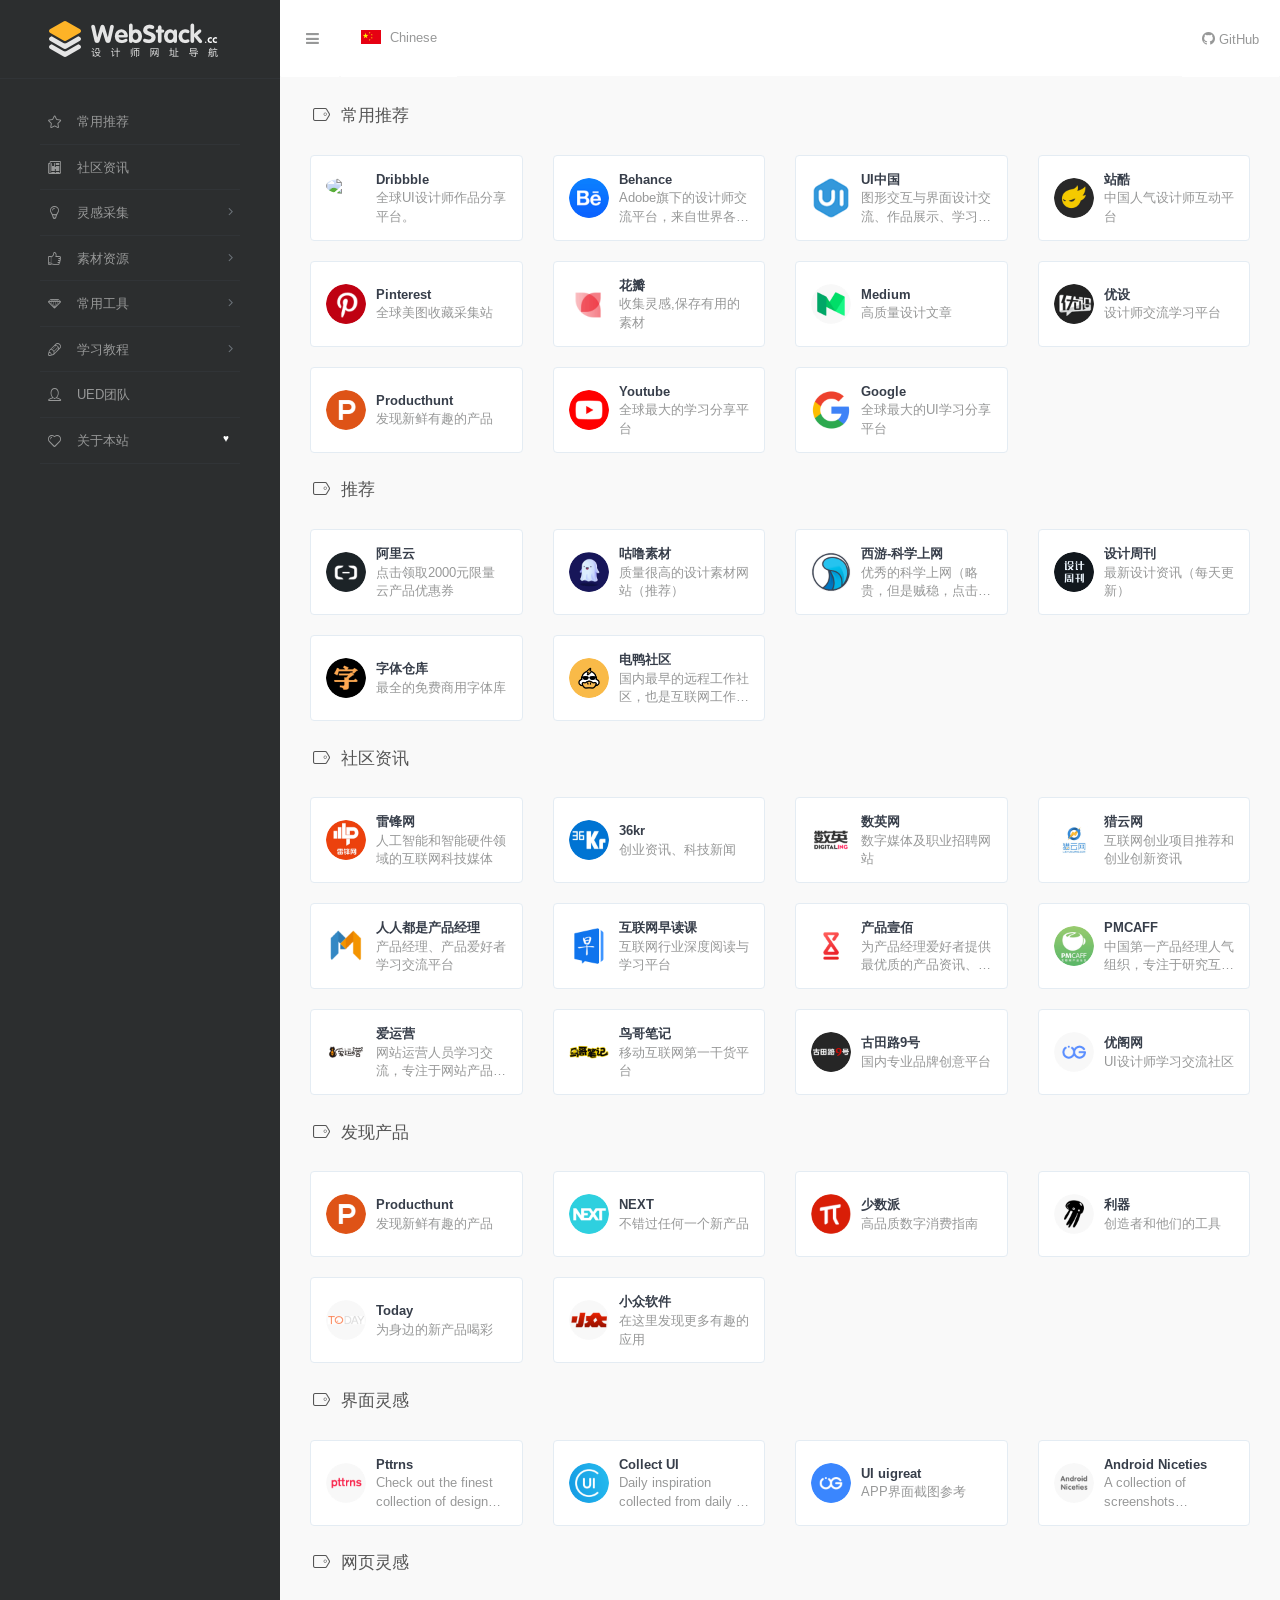
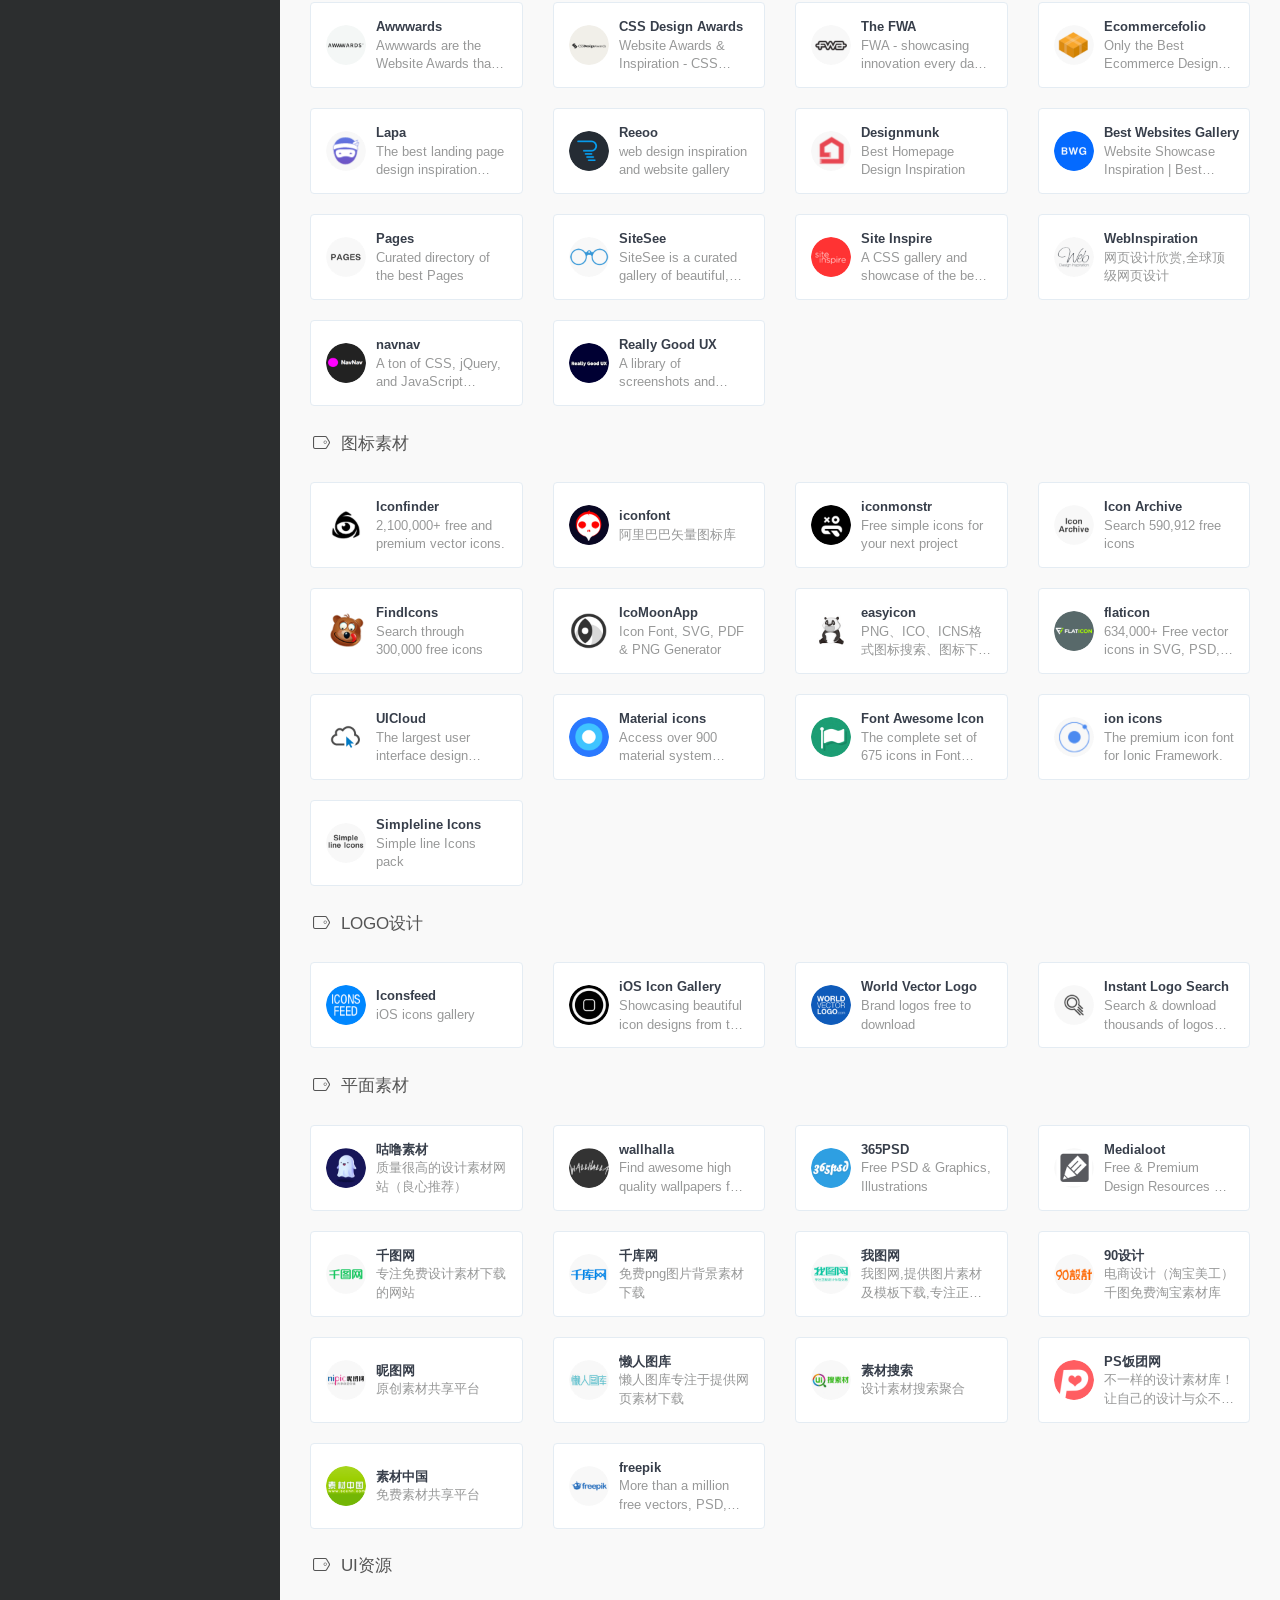
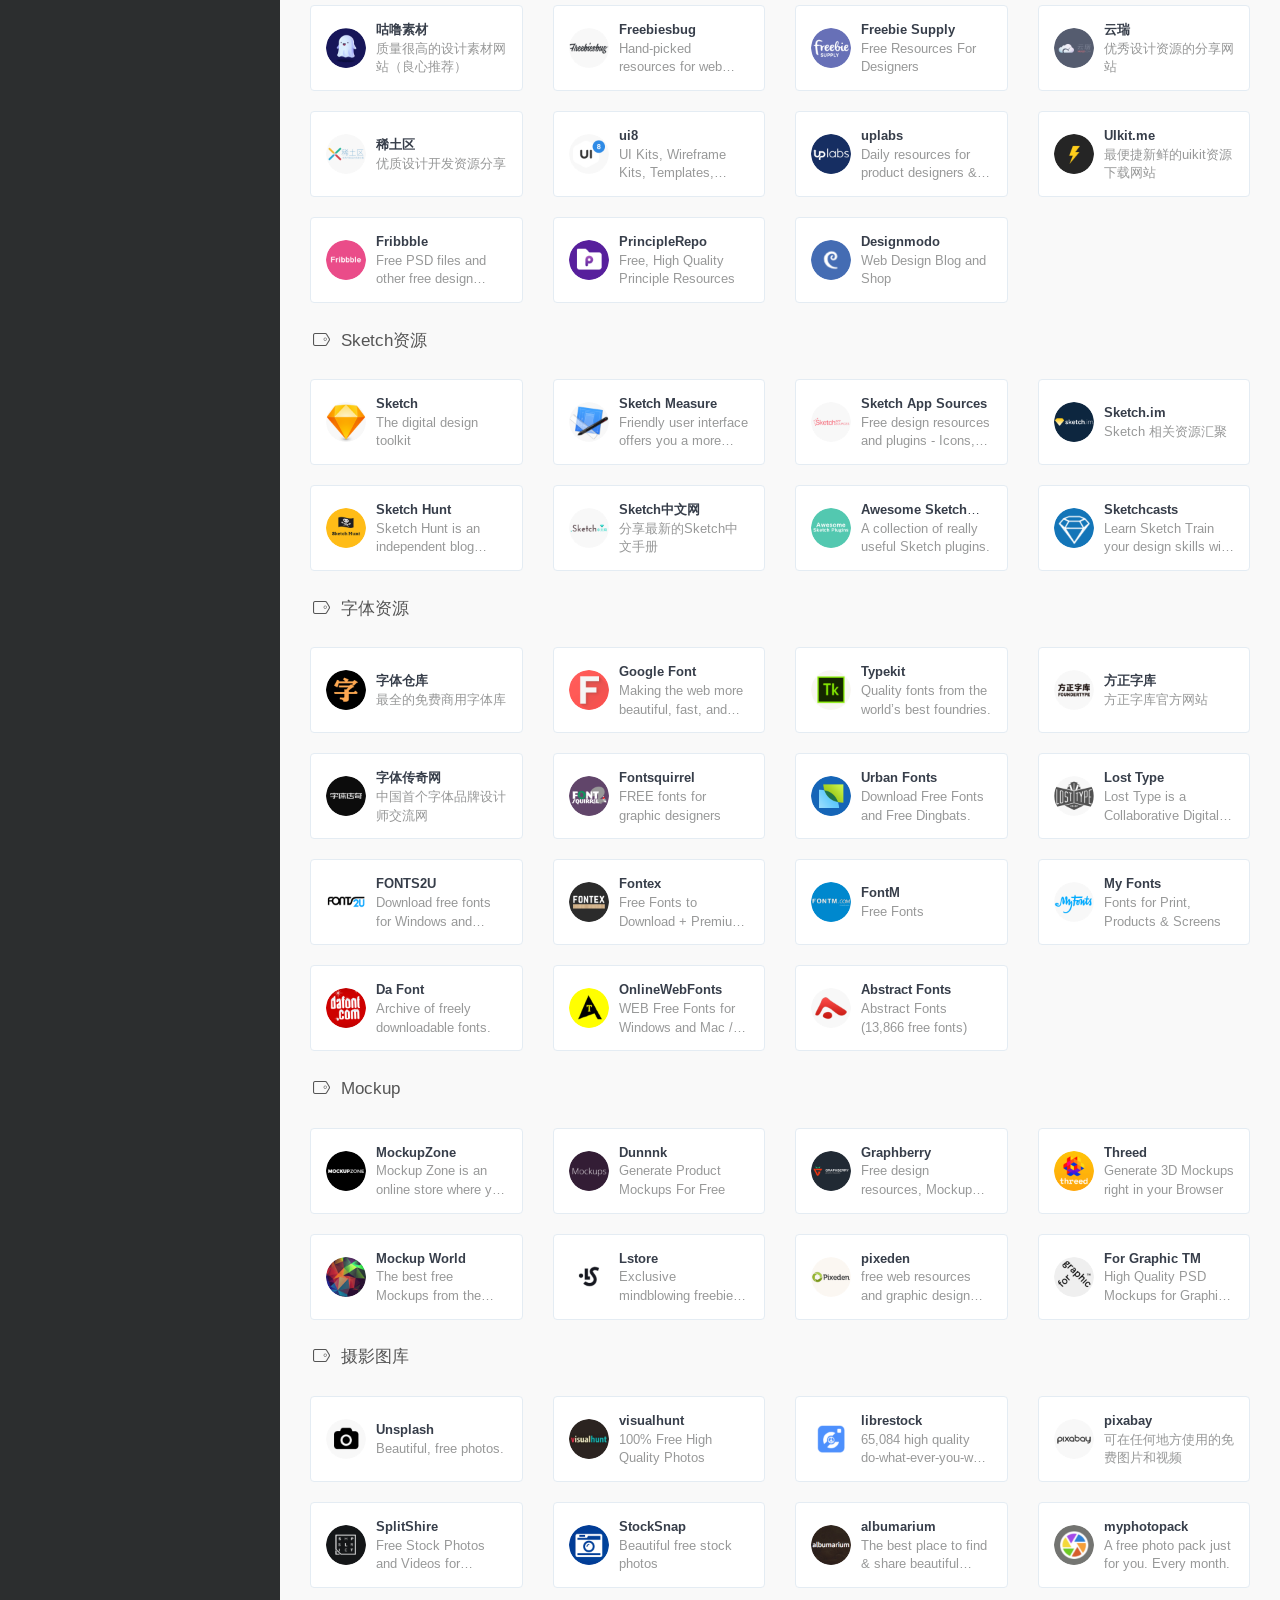
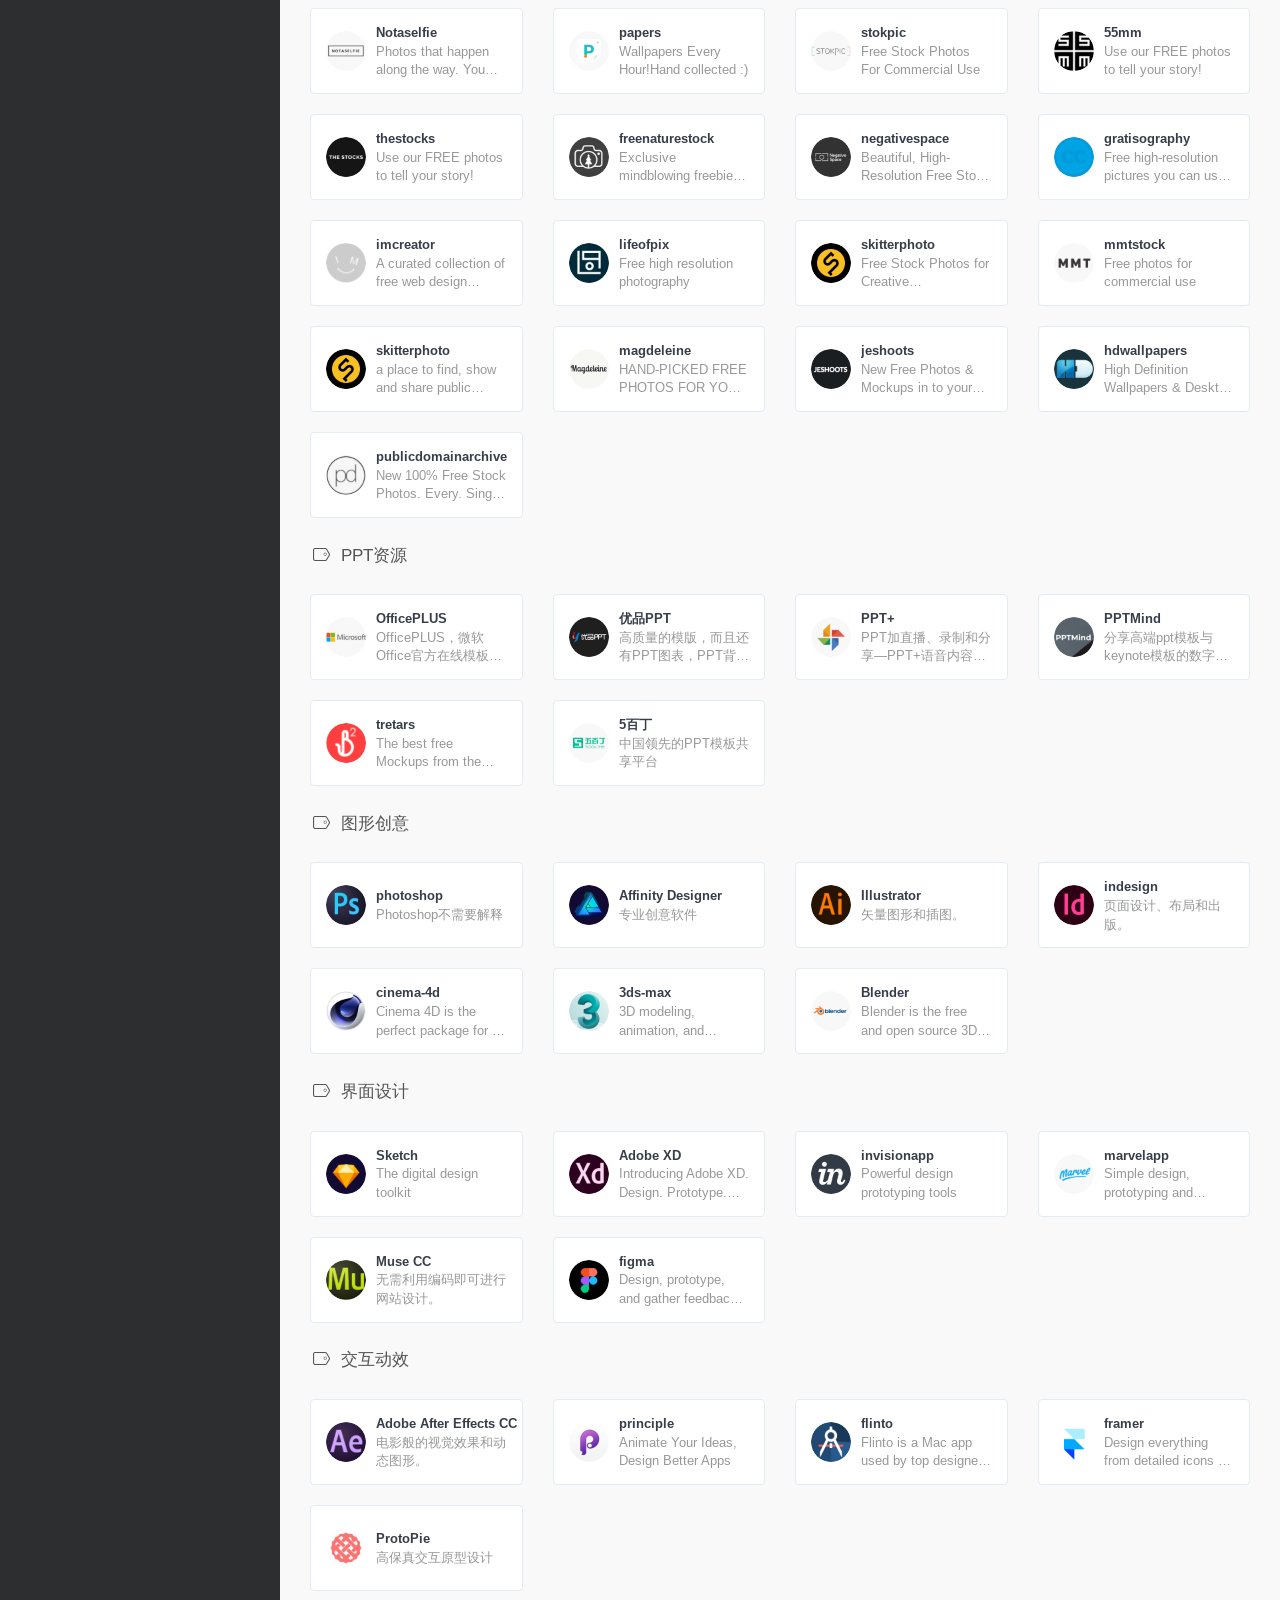
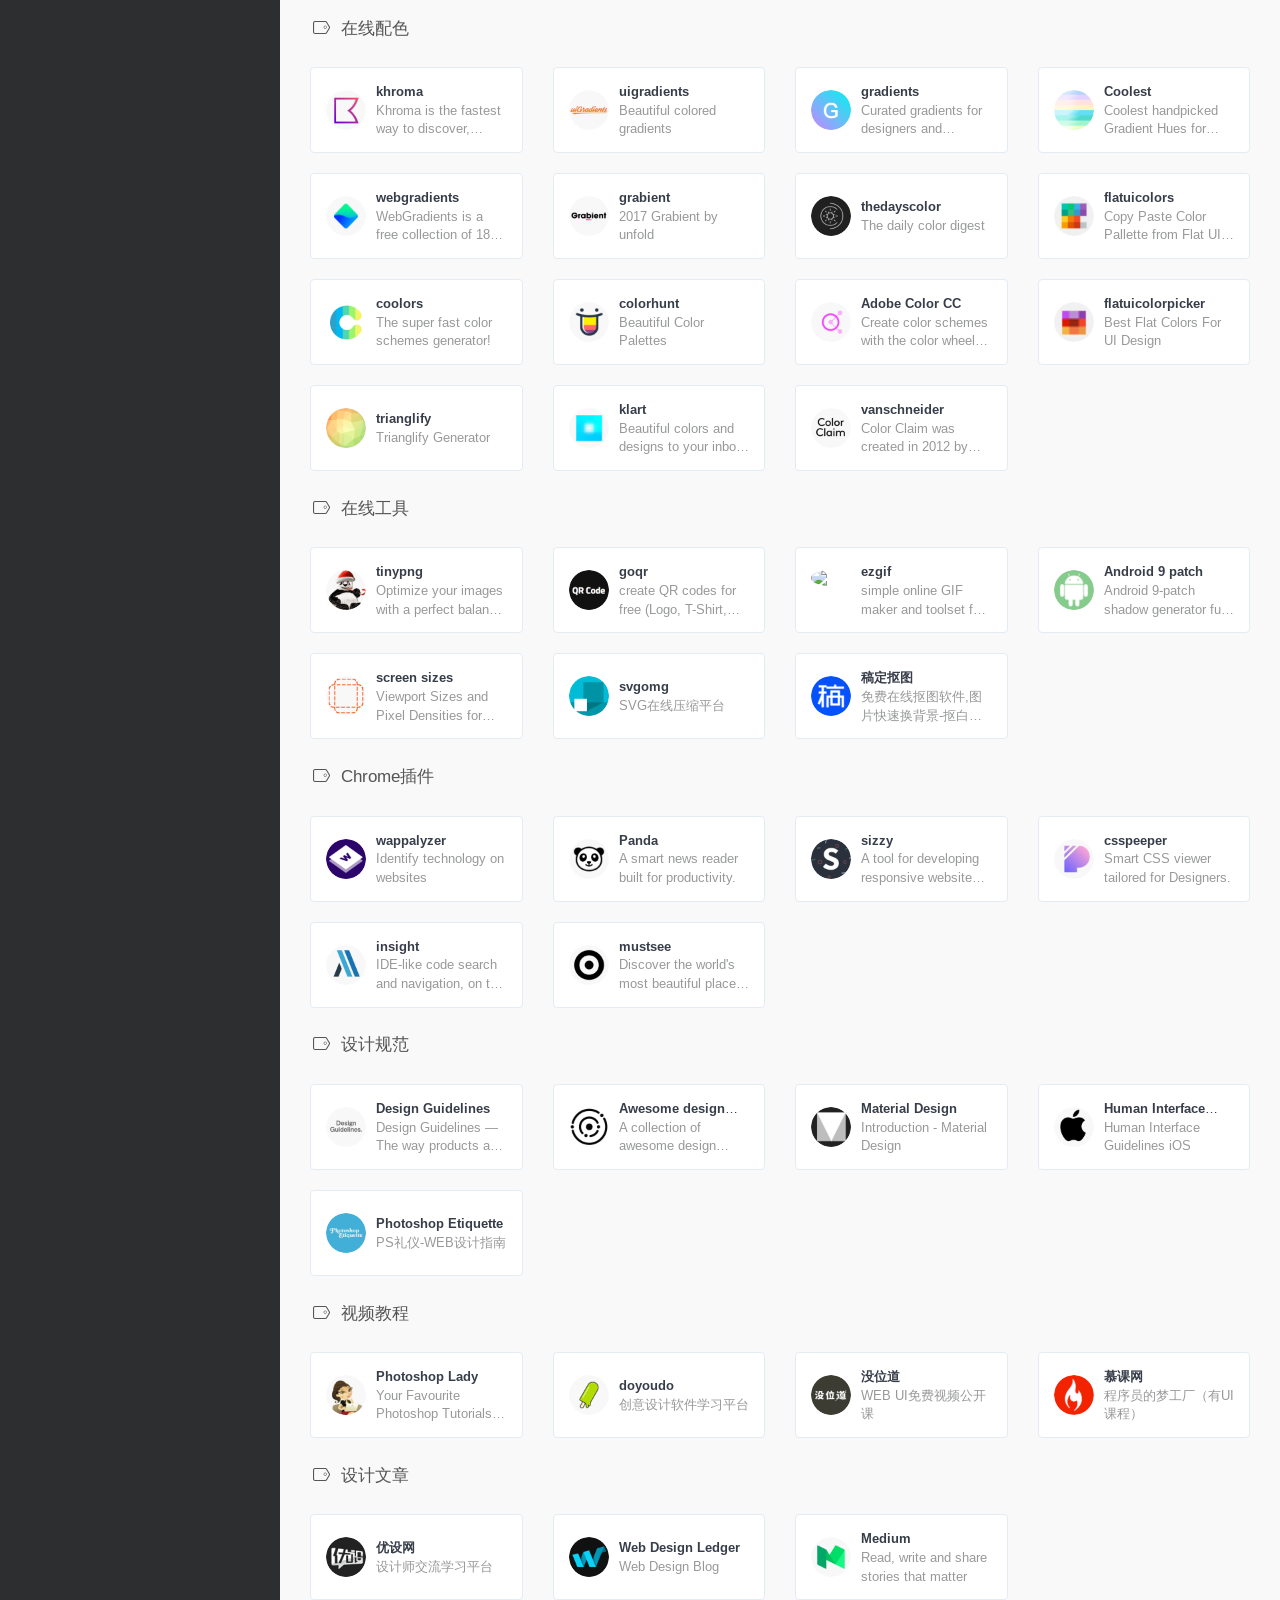
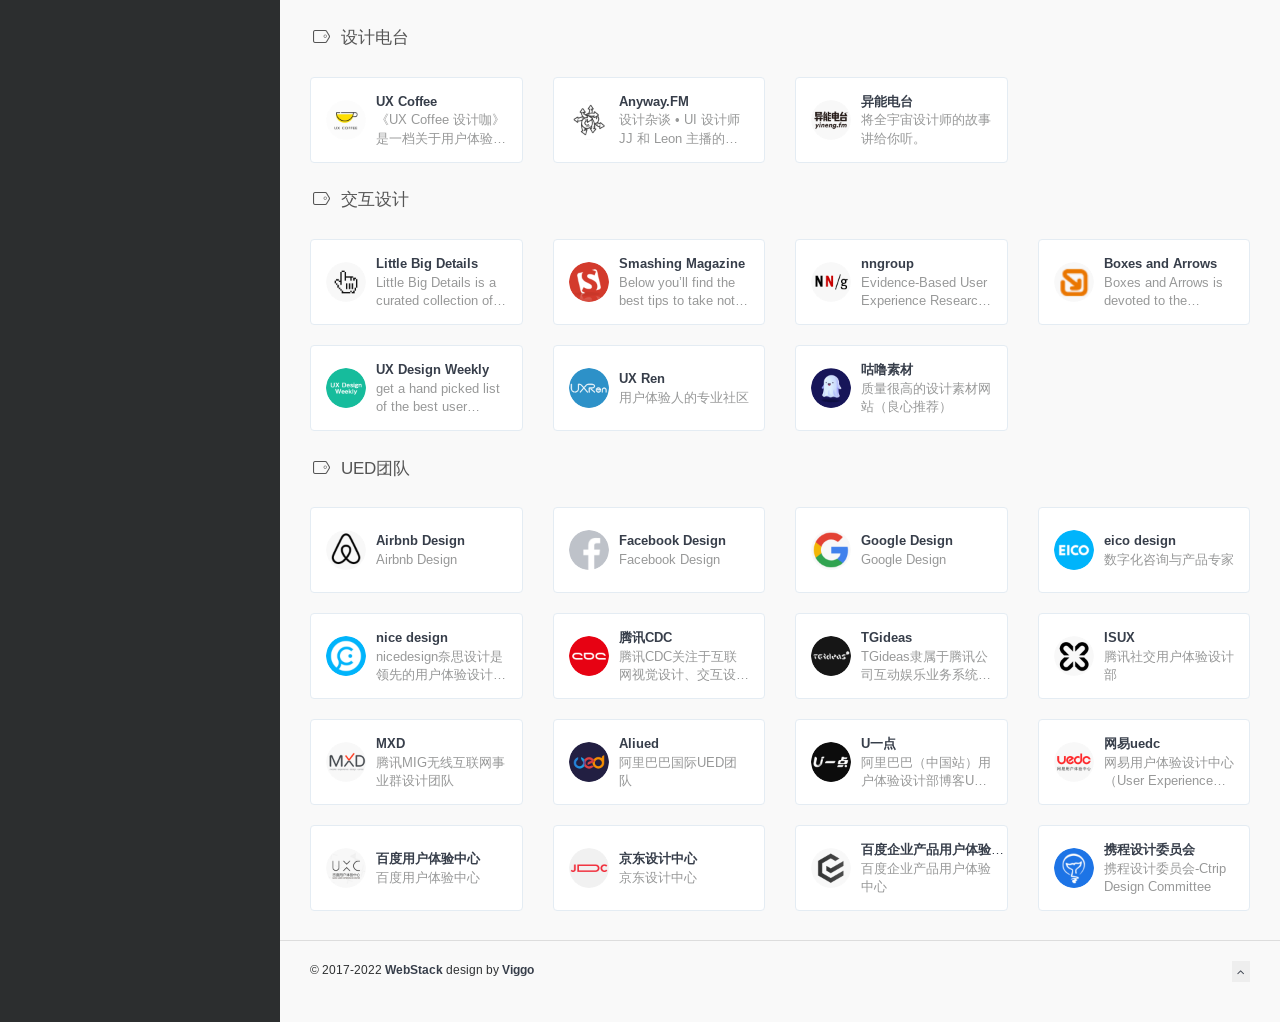
==== commit c2b9b811: "Update image source from Dribbble to Webicon" ====
--- a/webstack/cn/index.html
+++ b/webstack/cn/index.html
@@ -326,10 +326,10 @@
             <h4 class="text-gray"><i class="linecons-tag" style="margin-right: 7px;" id="常用推荐"></i>常用推荐</h4>
             <div class="row">
                 <div class="col-sm-3">
-                    <div class="xe-widget xe-conversations box2 label-info" onclick="window.open('https://dribbble.com/', '_blank')" data-toggle="tooltip" data-placement="bottom" title="" data-original-title="https://dribbble.com/">
-                        <div class="xe-comment-entry">
-                            <a class="xe-user-img">
-                                <img data-src="../assets/images/logos/dribbble.png" class="lozad img-circle" width="40">
+                    <div class="xe-widget xe-conversations box2 label-info" onclick="window.open('https://webicon.cc/', '_blank')" data-toggle="tooltip" data-placement="bottom" title="" data-original-title="https://dribbble.com/">
+                        <div class="xe-comment-entry">
+                            <a class="xe-user-img">
+                                <img data-src="../assets/images/logos/webicon.jpg" class="lozad img-circle" width="40">
                             </a>
                             <div class="xe-comment">
                                 <a href="#" class="xe-user-name overflowClip_1">
